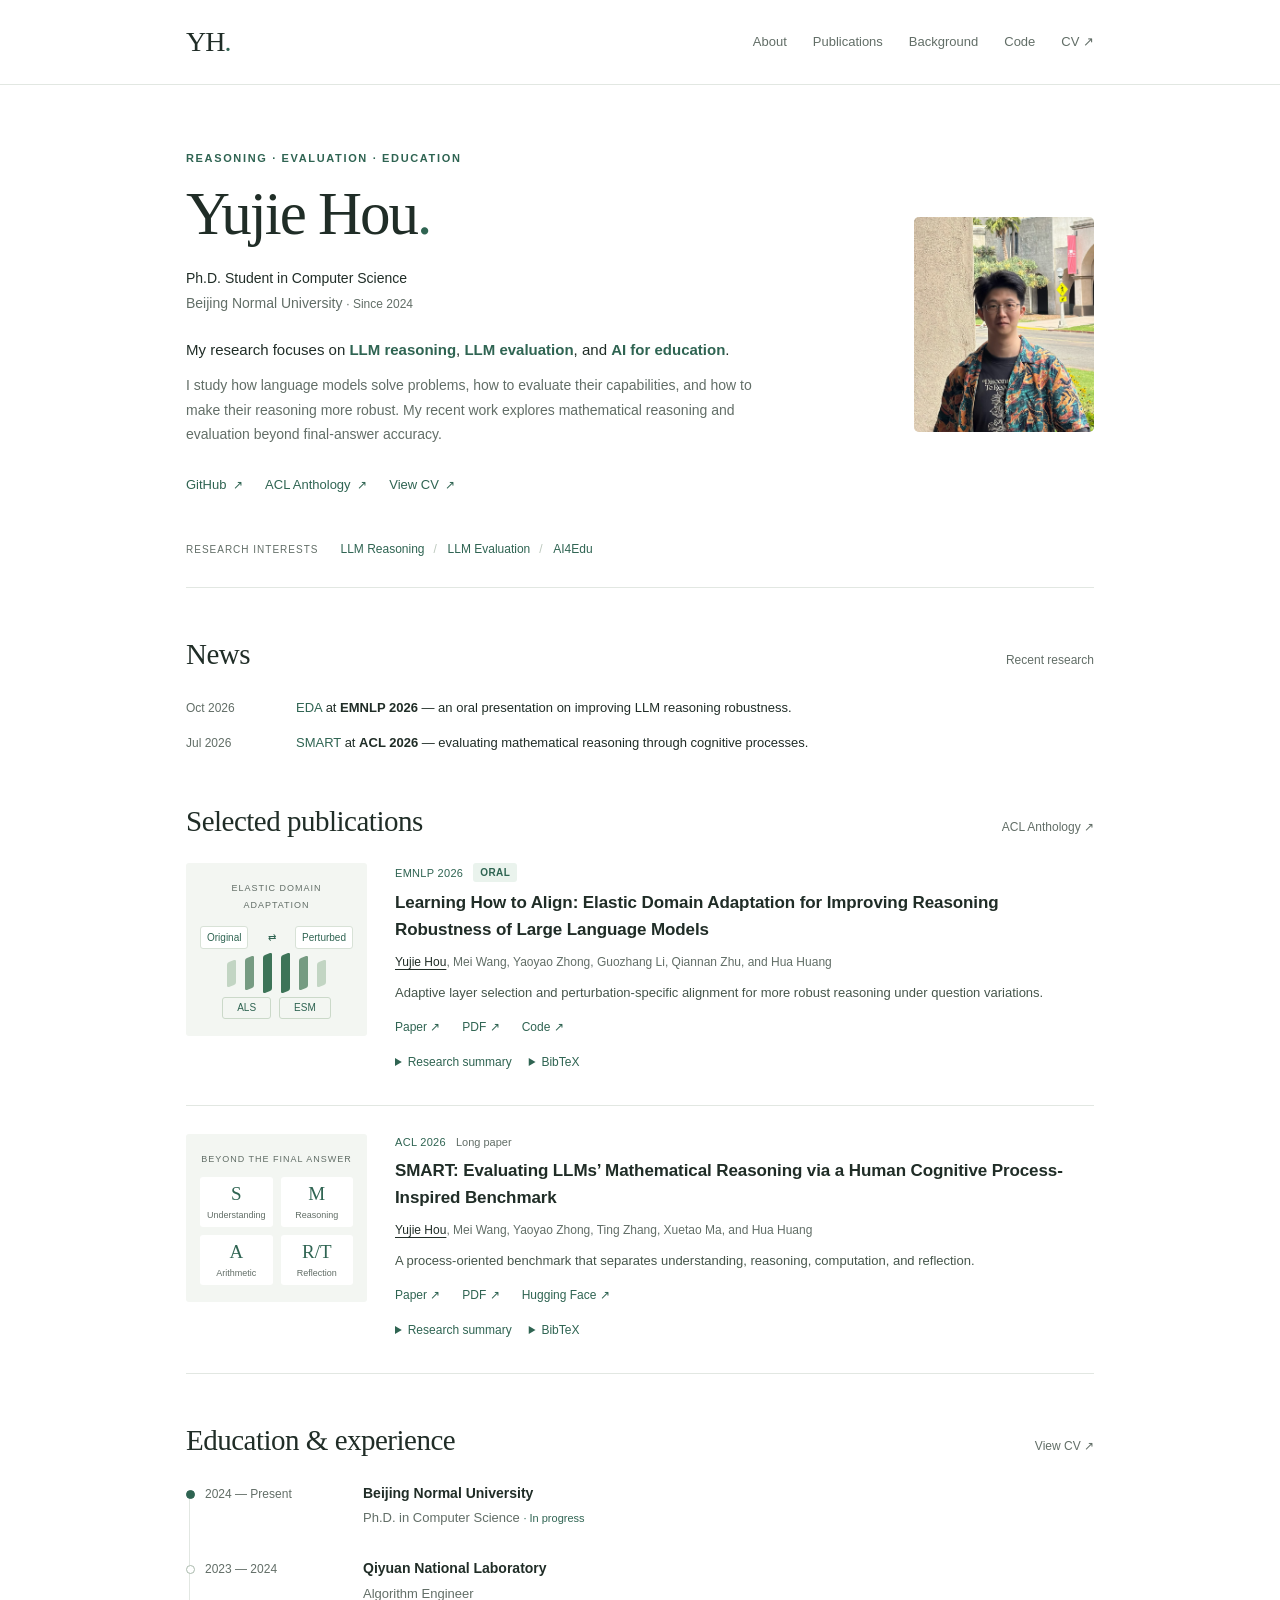
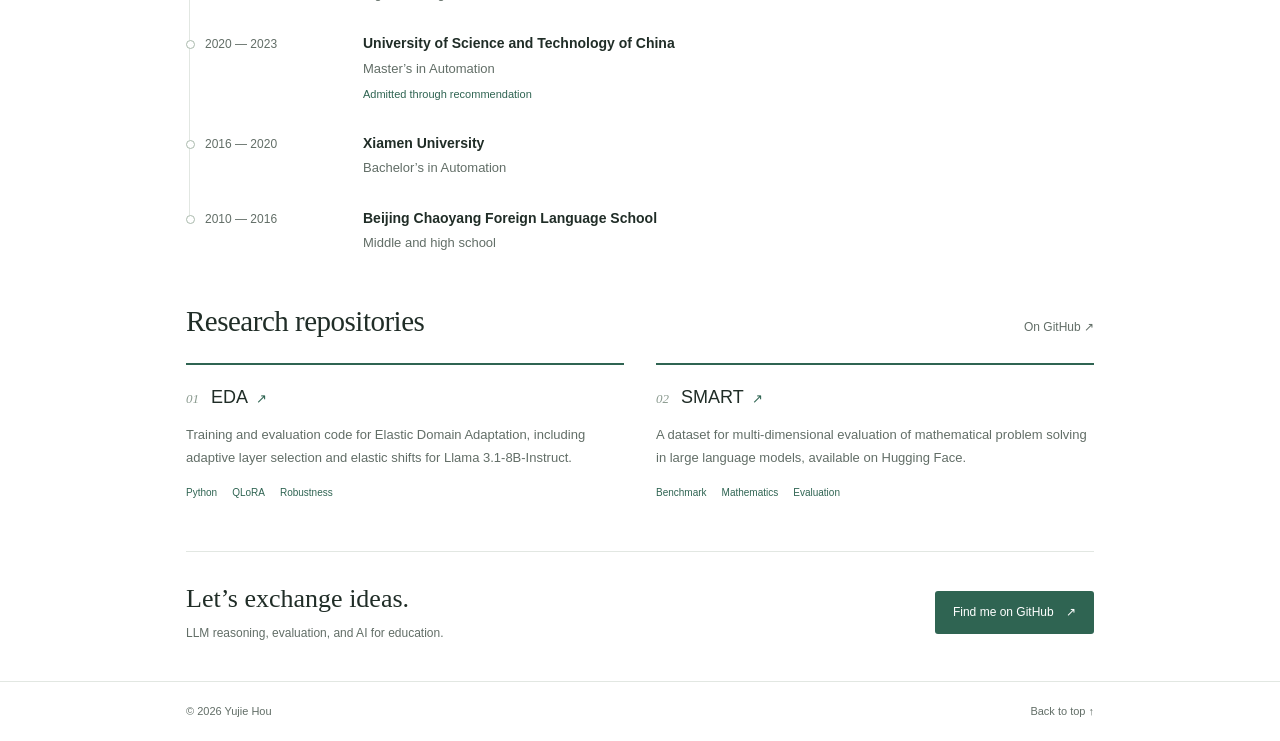
==== index.html @ 85c0766f "Link SMART resources to the Hugging Face dataset" ====
<!doctype html>
<html lang="en">
<head>
  <meta charset="utf-8">
  <meta name="viewport" content="width=device-width, initial-scale=1">
  <meta name="color-scheme" content="light">
  <title>Yujie Hou — LLM Reasoning, Evaluation &amp; AI4Edu</title>
  <meta name="description" content="Yujie Hou is a Ph.D. student in Computer Science at Beijing Normal University. Research interests: LLM reasoning, LLM evaluation, and AI for education.">
  <link rel="canonical" href="https://sapphireh.github.io/">
  <meta property="og:type" content="website">
  <meta property="og:title" content="Yujie Hou">
  <meta property="og:description" content="Ph.D. student at Beijing Normal University · LLM Reasoning · LLM Evaluation · AI4Edu">
  <meta property="og:url" content="https://sapphireh.github.io/">
  <meta name="theme-color" content="#ffffff">
  <link rel="icon" href="assets/favicon.svg" type="image/svg+xml">
  <link rel="stylesheet" href="styles.css">
  <script src="script.js" defer></script>
  <script type="application/ld+json">{"@context":"https://schema.org","@type":"Person","name":"Yujie Hou","url":"https://sapphireh.github.io/","sameAs":["https://github.com/sapphireh","https://aclanthology.org/people/yujie-hou/"],"affiliation":{"@type":"CollegeOrUniversity","name":"Beijing Normal University"},"knowsAbout":["LLM Reasoning","LLM Evaluation","AI for Education"]}</script>
</head>
<body>
  <a class="skip-link" href="#main">Skip to content</a>
  <header class="site-header">
    <div class="wrap header-inner">
      <a class="wordmark" href="#about" aria-label="Yujie Hou, home">YH<span>.</span></a>
      <nav aria-label="Main navigation">
        <a href="#about">About</a>
        <a href="#publications">Publications</a>
        <a href="#background">Background</a>
        <a href="#projects">Code</a>
        <a href="cv.html">CV <span aria-hidden="true">↗</span></a>
      </nav>
    </div>
  </header>

  <main id="main" class="wrap">
    <section id="about" class="hero" aria-labelledby="name">
      <div class="hero-copy">
        <p class="eyebrow">Reasoning · Evaluation · Education</p>
        <h1 id="name">Yujie Hou<span class="name-dot">.</span></h1>
        <p class="affiliation">Ph.D. Student in Computer Science<br><a href="https://www.bnu.edu.cn/" target="_blank" rel="noopener noreferrer">Beijing Normal University</a> <span class="since">· Since 2024</span></p>
        <p class="bio">My research focuses on <strong>LLM reasoning</strong>, <strong>LLM evaluation</strong>, and <strong>AI for education</strong>.</p>
        <p class="bio secondary-bio">I study how language models solve problems, how to evaluate their capabilities, and how to make their reasoning more robust. My recent work explores mathematical reasoning and evaluation beyond final-answer accuracy.</p>
        <div class="socials" aria-label="Profile links">
          <a href="https://github.com/sapphireh" target="_blank" rel="noopener noreferrer">GitHub <span aria-hidden="true">↗</span></a>
          <a href="https://aclanthology.org/people/yujie-hou/" target="_blank" rel="noopener noreferrer">ACL Anthology <span aria-hidden="true">↗</span></a>
          <a href="cv.html">View CV <span aria-hidden="true">↗</span></a>
        </div>
      </div>
      <a class="profile-mark" href="https://github.com/sapphireh" target="_blank" rel="noopener noreferrer" aria-label="Visit Yujie Hou's GitHub profile">
        <img class="profile-photo" src="assets/yujie-hou.jpg" width="3143" height="3433" alt="Portrait of Yujie Hou" fetchpriority="high" decoding="async">
      </a>
    </section>
    <div class="research-interests" aria-label="Research interests"><span class="small-label">RESEARCH INTERESTS</span><ul><li>LLM Reasoning</li><li>LLM Evaluation</li><li>AI4Edu</li></ul></div>

    <section class="content-section news-section" aria-labelledby="news-title">
      <div class="section-heading"><h2 id="news-title">News</h2><span class="section-aside">Recent research</span></div>
      <ul class="news-list">
        <li><time datetime="2026-10">Oct 2026</time><p><a href="https://aclanthology.org/2026.emnlp-main.392/" target="_blank" rel="noopener noreferrer">EDA</a> at <strong>EMNLP 2026</strong> — an oral presentation on improving LLM reasoning robustness.</p></li>
        <li><time datetime="2026-07">Jul 2026</time><p><a href="https://aclanthology.org/2026.acl-long.1638/" target="_blank" rel="noopener noreferrer">SMART</a> at <strong>ACL 2026</strong> — evaluating mathematical reasoning through cognitive processes.</p></li>
      </ul>
    </section>

    <section id="publications" class="content-section" aria-labelledby="publications-title">
      <div class="section-heading"><h2 id="publications-title">Selected publications</h2><a class="section-aside" href="https://aclanthology.org/people/yujie-hou/" target="_blank" rel="noopener noreferrer">ACL Anthology <span aria-hidden="true">↗</span></a></div>
      <article class="paper" aria-labelledby="eda-title">
        <div class="research-art eda-art" role="img" aria-label="EDA method schematic: adaptive layer selection and elastic shifts align original and perturbed questions.">
          <span class="art-overline">ELASTIC DOMAIN ADAPTATION</span>
          <div class="domain-pair"><span>Original</span><span aria-hidden="true">⇄</span><span>Perturbed</span></div>
          <div class="alignment-art" aria-hidden="true"><i></i><i></i><i></i><i></i><i></i><i></i></div>
          <div class="method-pair"><span>ALS</span><span>ESM</span></div>
        </div>
        <div class="paper-body">
          <div class="venue-line"><span>EMNLP 2026</span><span class="oral-badge">Oral</span></div>
          <h3 id="eda-title"><a href="https://aclanthology.org/2026.emnlp-main.392/" target="_blank" rel="noopener noreferrer">Learning How to Align: Elastic Domain Adaptation for Improving Reasoning Robustness of Large Language Models</a></h3>
          <p class="authors"><strong>Yujie Hou</strong>, Mei Wang, Yaoyao Zhong, Guozhang Li, Qiannan Zhu, and Hua Huang</p>
          <p class="paper-summary">Adaptive layer selection and perturbation-specific alignment for more robust reasoning under question variations.</p>
          <div class="paper-links">
            <a href="https://aclanthology.org/2026.emnlp-main.392/" target="_blank" rel="noopener noreferrer">Paper <span aria-hidden="true">↗</span></a>
            <a href="https://aclanthology.org/2026.emnlp-main.392.pdf" target="_blank" rel="noopener noreferrer">PDF <span aria-hidden="true">↗</span></a>
            <a href="https://github.com/sapphireh/EDA" target="_blank" rel="noopener noreferrer">Code <span aria-hidden="true">↗</span></a>
          </div>
          <div class="paper-details">
            <details><summary>Research summary</summary><p>EDA treats reasoning under question perturbations as an unsupervised domain adaptation problem. Adaptive Layer Selection identifies layers for alignment, while the Elastic Shift Module adjusts representations for different perturbation types. The study evaluates six language models across 15 perturbation types.</p></details>
            <details class="citation"><summary>BibTeX</summary><div class="citation-content"><button type="button" class="copy-citation" aria-label="Copy EDA BibTeX citation">Copy citation</button><pre><code>@inproceedings{hou-etal-2026-learning,
  title = {Learning How to Align: Elastic Domain Adaptation for Improving Reasoning Robustness of Large Language Models},
  author = {Hou, Yujie and Wang, Mei and Zhong, Yaoyao and Li, Guozhang and Zhu, Qiannan and Huang, Hua},
  booktitle = {Proceedings of the 2026 Conference on Empirical Methods in Natural Language Processing},
  year = {2026},
  month = oct,
  address = {Budapest, Hungary},
  publisher = {Association for Computational Linguistics},
  pages = {8995--9018},
  url = {https://aclanthology.org/2026.emnlp-main.392/}
}</code></pre></div></details>
          </div>
        </div>
      </article>
      <article class="paper" aria-labelledby="smart-title">
        <div class="research-art smart-art" role="img" aria-label="SMART evaluates semantic understanding, mathematical reasoning, arithmetic computation, and reflection and refinement.">
          <span class="art-overline">BEYOND THE FINAL ANSWER</span>
          <div class="smart-grid"><span><b>S</b>Understanding</span><span><b>M</b>Reasoning</span><span><b>A</b>Arithmetic</span><span><b>R/T</b>Reflection</span></div>
        </div>
        <div class="paper-body">
          <div class="venue-line"><span>ACL 2026</span><span class="venue-note">Long paper</span></div>
          <h3 id="smart-title"><a href="https://aclanthology.org/2026.acl-long.1638/" target="_blank" rel="noopener noreferrer">SMART: Evaluating LLMs’ Mathematical Reasoning via a Human Cognitive Process-Inspired Benchmark</a></h3>
          <p class="authors"><strong>Yujie Hou</strong>, Mei Wang, Yaoyao Zhong, Ting Zhang, Xuetao Ma, and Hua Huang</p>
          <p class="paper-summary">A process-oriented benchmark that separates understanding, reasoning, computation, and reflection.</p>
          <div class="paper-links">
            <a href="https://aclanthology.org/2026.acl-long.1638/" target="_blank" rel="noopener noreferrer">Paper <span aria-hidden="true">↗</span></a>
            <a href="https://aclanthology.org/2026.acl-long.1638.pdf" target="_blank" rel="noopener noreferrer">PDF <span aria-hidden="true">↗</span></a>
            <a href="https://huggingface.co/datasets/ewdfd/SMART" target="_blank" rel="noopener noreferrer">Hugging Face <span aria-hidden="true">↗</span></a>
          </div>
          <div class="paper-details">
            <details><summary>Research summary</summary><p>Inspired by Pólya’s problem-solving theory, SMART evaluates semantic understanding, mathematical reasoning, arithmetic computation, and reflection and refinement separately. Evaluations of 22 language models reveal uneven capabilities across these dimensions. The All-Pass Score summarizes performance across the full problem-solving process.</p></details>
            <details class="citation"><summary>BibTeX</summary><div class="citation-content"><button type="button" class="copy-citation" aria-label="Copy SMART BibTeX citation">Copy citation</button><pre><code>@inproceedings{hou-etal-2026-smart,
  title = {SMART: Evaluating LLMs' Mathematical Reasoning via a Human Cognitive Process-Inspired Benchmark},
  author = {Hou, Yujie and Wang, Mei and Zhong, Yaoyao and Zhang, Ting and Ma, Xuetao and Huang, Hua},
  booktitle = {Proceedings of the 64th Annual Meeting of the Association for Computational Linguistics (Volume 1: Long Papers)},
  year = {2026},
  month = jul,
  address = {San Diego, California, United States},
  publisher = {Association for Computational Linguistics},
  pages = {35426--35452},
  doi = {10.18653/v1/2026.acl-long.1638},
  url = {https://aclanthology.org/2026.acl-long.1638/}
}</code></pre></div></details>
          </div>
        </div>
      </article>
    </section>

    <section id="background" class="content-section" aria-labelledby="background-title">
      <div class="section-heading"><h2 id="background-title">Education &amp; experience</h2><a href="cv.html" class="section-aside">View CV <span aria-hidden="true">↗</span></a></div>
      <ol class="timeline">
        <li class="current"><span class="timeline-date">2024 — Present</span><div><h3>Beijing Normal University</h3><p>Ph.D. in Computer Science <span class="inline-note">· In progress</span></p></div></li>
        <li><span class="timeline-date">2023 — 2024</span><div><h3>Qiyuan National Laboratory</h3><p>Algorithm Engineer</p></div></li>
        <li><span class="timeline-date">2020 — 2023</span><div><h3>University of Science and Technology of China</h3><p>Master’s in Automation</p><p class="timeline-note">Admitted through recommendation</p></div></li>
        <li><span class="timeline-date">2016 — 2020</span><div><h3>Xiamen University</h3><p>Bachelor’s in Automation</p></div></li>
        <li><span class="timeline-date">2010 — 2016</span><div><h3>Beijing Chaoyang Foreign Language School</h3><p>Middle and high school</p></div></li>
      </ol>
    </section>

    <section id="projects" class="content-section" aria-labelledby="projects-title">
      <div class="section-heading"><h2 id="projects-title">Research repositories</h2><a class="section-aside" href="https://github.com/sapphireh?tab=repositories" target="_blank" rel="noopener noreferrer">On GitHub <span aria-hidden="true">↗</span></a></div>
      <div class="projects-grid">
        <article class="project"><div class="project-heading"><span class="project-index">01</span><h3><a href="https://github.com/sapphireh/EDA" target="_blank" rel="noopener noreferrer">EDA <span aria-hidden="true">↗</span></a></h3></div><p>Training and evaluation code for Elastic Domain Adaptation, including adaptive layer selection and elastic shifts for Llama 3.1-8B-Instruct.</p><div class="project-tags"><span>Python</span><span>QLoRA</span><span>Robustness</span></div></article>
        <article class="project"><div class="project-heading"><span class="project-index">02</span><h3><a href="https://huggingface.co/datasets/ewdfd/SMART" target="_blank" rel="noopener noreferrer">SMART <span aria-hidden="true">↗</span></a></h3></div><p>A dataset for multi-dimensional evaluation of mathematical problem solving in large language models, available on Hugging Face.</p><div class="project-tags"><span>Benchmark</span><span>Mathematics</span><span>Evaluation</span></div></article>
      </div>
    </section>

    <section class="contact" aria-labelledby="contact-title"><div><h2 id="contact-title">Let’s exchange ideas.</h2><p>LLM reasoning, evaluation, and AI for education.</p></div><a class="contact-button" href="https://github.com/sapphireh" target="_blank" rel="noopener noreferrer">Find me on GitHub <span aria-hidden="true">↗</span></a></section>
  </main>
  <footer class="site-footer"><div class="wrap footer-inner"><span>© <span id="copyright-year">2026</span> Yujie Hou</span><a href="#about">Back to top <span aria-hidden="true">↑</span></a></div></footer>
  <div id="copy-status" class="sr-only" role="status" aria-live="polite"></div>
</body>
</html>
---- styles.css ----
:root{color-scheme:only light;--bg:#fff;--ink:#202d27;--muted:#626e67;--accent:#2f6452;--soft:#f3f6f2;--line:#e2e7e2;--image:#e8eee4}
*{box-sizing:border-box}
html{scroll-behavior:smooth;scroll-padding-top:28px}
body{margin:0;background:var(--bg);color:var(--ink);font:15px/1.75 -apple-system,BlinkMacSystemFont,"Segoe UI",Arial,sans-serif;-webkit-font-smoothing:antialiased}
h1,h2,h3,p{margin:0}a{color:var(--accent);text-decoration:none}a:hover{text-decoration:underline;text-underline-offset:4px}button{font:inherit;cursor:pointer}a,button,summary{-webkit-tap-highlight-color:transparent}:focus-visible{outline:2px solid var(--accent);outline-offset:5px;border-radius:2px}
.wrap{width:100%;max-width:1020px;padding:0 56px;margin:0 auto}.site-header{border-bottom:1px solid var(--line)}.header-inner{min-height:84px;display:flex;align-items:center;gap:30px;justify-content:space-between}.wordmark{font:28px/1.2 Georgia,serif;letter-spacing:-1px;color:var(--ink)}.wordmark span{color:var(--accent)}nav{display:flex;align-items:center;flex-wrap:wrap;gap:26px}nav a{font-size:13px;color:var(--muted);padding:10px 0}nav a:hover,nav a[aria-current="location"]{color:var(--accent)}
.hero{display:grid;grid-template-columns:minmax(0,1fr) 180px;gap:62px;align-items:center;padding:64px 0 38px}.eyebrow{font-size:11px;font-weight:600;letter-spacing:1.65px;text-transform:uppercase;color:var(--accent)}h1{font:400 61px/1.12 Georgia,"Times New Roman",serif;letter-spacing:-2px;margin:12px 0 17px}.name-dot{color:var(--accent)}.affiliation{font-size:14px;line-height:1.8}.affiliation>a{color:var(--muted)}.since{font-size:12px;color:var(--muted);white-space:nowrap}.bio{margin-top:21px;max-width:590px}.bio strong{font-weight:600;color:var(--accent)}.secondary-bio{margin-top:10px;font-size:14px;color:var(--muted)}.socials{display:flex;gap:22px;flex-wrap:wrap;margin-top:24px;font-size:13px}.socials a{padding:3px 0}.socials span{font-size:12px;margin-left:3px}
.profile-mark{width:180px;height:215px;background:var(--image);position:relative;overflow:hidden;border-radius:5px;display:block}.profile-mark:hover{text-decoration:none}.profile-photo{display:block;width:100%;height:100%;object-fit:cover;object-position:50% 50%;transform:scale(1.85);transform-origin:50% 32%}
.research-interests{display:flex;gap:22px;align-items:baseline;flex-wrap:wrap;padding:2px 0 27px;border-bottom:1px solid var(--line)}.small-label{font-size:10px;font-weight:500;letter-spacing:1px;color:var(--muted)}.research-interests ul{display:flex;gap:23px;list-style:none;padding:0;margin:0;flex-wrap:wrap;font-size:12px;color:var(--accent)}.research-interests li+li{position:relative}.research-interests li+li:before{content:"/";color:#bdc9be;position:absolute;left:-14px}
.content-section{margin-top:48px}.section-heading{display:flex;justify-content:space-between;align-items:baseline;gap:18px;margin-bottom:24px}.section-heading h2{font:400 29px/1.25 Georgia,"Times New Roman",serif;letter-spacing:-.5px}.section-aside{font-size:12px;color:var(--muted);white-space:nowrap}.section-aside:hover{color:var(--accent)}.news-list{list-style:none;padding:0;margin:0;display:grid;gap:13px}.news-list li{display:grid;grid-template-columns:87px 1fr;gap:23px;font-size:13px}.news-list time{font-size:12px;color:var(--muted);padding-top:1px;white-space:nowrap;font-variant-numeric:tabular-nums}.news-list strong{font-weight:600}
.paper{display:grid;grid-template-columns:181px minmax(0,1fr);gap:28px;padding:28px 0;border-bottom:1px solid var(--line)}.paper:first-of-type{padding-top:0}.paper-body{min-width:0}.paper h3{font-size:17px;line-height:1.55;font-weight:600;margin-top:8px;letter-spacing:-.1px}.paper h3 a{color:var(--ink)}.paper h3 a:hover{color:var(--accent)}.venue-line{display:flex;gap:10px;align-items:center;font-size:11px;line-height:1.5;color:var(--accent);letter-spacing:.3px}.oral-badge{padding:2px 7px;background:#eaf3ed;border-radius:3px;font-size:10px;font-weight:600;letter-spacing:.4px;text-transform:uppercase}.venue-note{color:var(--muted);letter-spacing:0}.authors{font-size:12px;color:var(--muted);margin-top:9px}.authors strong{font-weight:500;color:var(--ink);text-decoration:underline;text-underline-offset:3px}.paper-summary{font-size:13px;margin-top:9px;color:#46564b}.paper-links{display:flex;gap:22px;flex-wrap:wrap;margin-top:12px;font-size:12px}.paper-details{display:flex;gap:17px;align-items:flex-start;flex-wrap:wrap;margin-top:10px}.paper-details details{font-size:12px;min-width:0}.paper-details details[open]{width:100%;order:1}.paper-details summary{color:var(--accent);cursor:pointer;list-style-position:inside;padding:4px 0;width:fit-content}.paper-details details>p{background:var(--soft);border-left:2px solid var(--accent);padding:14px 17px;margin-top:7px;font-size:13px;line-height:1.8}.citation-content{position:relative;background:var(--soft);padding:15px;margin-top:7px}.citation-content pre{white-space:pre-wrap;overflow-wrap:anywhere;word-break:break-word;font:11px/1.7 Consolas,"Courier New",monospace;margin:12px 0 0}.copy-citation{border:1px solid #becdbf;border-radius:3px;color:var(--accent);padding:4px 9px;background:var(--bg);font-size:11px}.copy-citation:hover{background:#eaf3ed}
.research-art{background:var(--soft);border-radius:3px;min-height:164px;padding:17px 14px;align-self:start}.art-overline{font-size:9px;letter-spacing:1px;color:var(--muted);display:block;text-align:center;line-height:1.8}.domain-pair{display:flex;justify-content:space-between;gap:5px;align-items:center;margin-top:13px;font-size:10px;color:var(--accent)}.domain-pair>span:first-child,.domain-pair>span:last-child{background:var(--bg);padding:2px 6px;border:1px solid #d8e2d7;border-radius:3px}.alignment-art{display:flex;justify-content:center;gap:9px;align-items:center;height:48px}.alignment-art i{height:25px;width:9px;border-radius:2px;background:#c2d5c3;transform:skewY(-20deg)}.alignment-art i:nth-child(2),.alignment-art i:nth-child(5){height:32px;background:#769b82}.alignment-art i:nth-child(3),.alignment-art i:nth-child(4){height:38px;background:#3d7458}.method-pair{display:flex;justify-content:center;gap:8px;font-size:10px;color:var(--accent)}.method-pair span{padding:1px 14px;border:1px solid #cbd9c9;border-radius:3px}.smart-grid{display:grid;grid-template-columns:1fr 1fr;gap:8px;margin-top:10px}.smart-grid span{background:#fff;padding:5px 2px;border-radius:3px;text-align:center;font-size:9px;line-height:1.6;color:var(--muted)}.smart-grid b{display:block;color:var(--accent);font:400 19px/1.25 Georgia,serif;margin-bottom:2px}
.timeline{list-style:none;padding:0;margin:0}.timeline li{display:grid;grid-template-columns:130px 1fr;gap:28px;position:relative;padding:0 0 27px 19px}.timeline li:before{content:"";position:absolute;top:8px;left:0;width:7px;height:7px;border:1px solid #aabaad;border-radius:50%;background:#fff;z-index:1}.timeline li.current:before{background:var(--accent);border-color:var(--accent)}.timeline li:not(:last-child):after{content:"";position:absolute;top:15px;bottom:-8px;left:3px;width:1px;background:var(--line)}.timeline li:last-child{padding-bottom:0}.timeline-date{font-size:12px;color:var(--muted);font-variant-numeric:tabular-nums;padding-top:2px}.timeline h3{font-weight:600;font-size:14px;line-height:1.6}.timeline p{font-size:13px;color:var(--muted);margin-top:3px}.timeline .timeline-note{font-size:11px;color:var(--accent);margin-top:5px}.inline-note{font-size:11px;color:var(--accent);white-space:nowrap}
.projects-grid{display:grid;grid-template-columns:1fr 1fr;gap:32px}.project{border-top:2px solid var(--accent);padding-top:17px}.project-heading{display:flex;align-items:baseline;gap:12px}.project-index{font:italic 13px/1.5 Georgia,serif;color:#8b9b90}.project h3{font-size:18px;font-weight:500}.project h3 a{color:var(--ink)}.project h3 span{color:var(--accent);font-size:13px;margin-left:4px}.project p{font-size:13px;color:var(--muted);margin-top:10px}.project-tags{display:flex;gap:15px;flex-wrap:wrap;font-size:10px;color:var(--accent);margin-top:15px}.contact{display:flex;justify-content:space-between;align-items:center;gap:25px;border-top:1px solid var(--line);margin-top:49px;padding:29px 0 37px}.contact h2{font:400 26px/1.4 Georgia,serif}.contact p{font-size:12px;color:var(--muted);margin-top:6px}.contact-button{font-size:12px;color:#fff;background:var(--accent);padding:11px 18px;border-radius:3px;white-space:nowrap}.contact-button:hover{background:#244e40;text-decoration:none}.contact-button span{margin-left:9px}.site-footer{border-top:1px solid var(--line);background:#fff}.footer-inner{display:flex;justify-content:space-between;align-items:center;gap:20px;padding-top:20px;padding-bottom:20px;font-size:11px;color:var(--muted)}.footer-inner a{color:var(--muted)}
.skip-link{position:fixed;top:-80px;left:16px;background:#fff;padding:10px 15px;z-index:10}.skip-link:focus{top:10px}.sr-only{position:absolute;width:1px;height:1px;padding:0;margin:-1px;overflow:hidden;clip:rect(0,0,0,0);white-space:nowrap;border:0}
.cv-page{max-width:900px}.cv-toolbar{display:flex;justify-content:space-between;align-items:center;padding:24px 0;border-bottom:1px solid var(--line);gap:18px}.cv-toolbar a{font-size:13px}.print-button{background:var(--accent);border:0;color:#fff;border-radius:3px;padding:8px 14px;font-size:12px}.cv-heading{margin:40px 0 30px}.cv-heading h1{font-size:43px;margin:0 0 10px}.cv-heading p{font-size:14px;color:var(--muted)}.cv-section{margin-top:30px}.cv-section h2{font:400 23px/1.4 Georgia,serif;border-bottom:1px solid var(--line);padding-bottom:7px;margin-bottom:20px}.cv-publications{padding-left:20px}.cv-publications li{padding-left:5px;margin-bottom:18px;font-size:13px}.cv-publications .authors{margin:5px 0}.cv-footer{padding:30px 0;font-size:11px;color:var(--muted)}
@media(max-width:800px){.wrap{padding:0 35px}.hero{gap:36px;grid-template-columns:minmax(0,1fr) 155px}.profile-mark{width:155px;height:192px}h1{font-size:53px}.header-inner{gap:20px}nav{gap:19px}.paper{grid-template-columns:155px minmax(0,1fr);gap:23px}.research-art{padding:15px 10px}.art-overline{font-size:8px}.domain-pair{font-size:9px}.paper h3{font-size:16px}.footer-inner{padding-top:20px;padding-bottom:20px}}
@media(max-width:600px){.wrap{padding:0 23px}.header-inner{min-height:92px;flex-wrap:wrap;gap:2px;padding-top:16px;padding-bottom:13px}.wordmark{flex-basis:100%;font-size:25px}nav{gap:21px}nav a{font-size:12px;padding:6px 0}.hero{padding:39px 0 29px;grid-template-columns:minmax(0,1fr);gap:0}.profile-mark{display:block;grid-row:1;width:144px;height:172px;margin-bottom:25px}h1{font-size:52px;margin-bottom:16px}.eyebrow{font-size:10px;letter-spacing:1.3px}.affiliation{font-size:13px}.bio{font-size:14px}.secondary-bio{font-size:13px}.research-interests{gap:9px;padding-bottom:23px}.research-interests .small-label{width:100%}.research-interests ul{font-size:11px;gap:21px}.content-section{margin-top:37px}.section-heading{margin-bottom:21px;gap:10px;flex-wrap:wrap}.section-heading h2{font-size:26px}.section-aside{font-size:11px}.news-list li{grid-template-columns:65px 1fr;gap:13px;font-size:12px}.news-list time{font-size:11px}.paper{grid-template-columns:minmax(0,1fr);gap:18px;padding:25px 0}.research-art{width:204px;min-height:148px;padding:16px}.art-overline{font-size:9px}.domain-pair{font-size:10px}.paper h3{font-size:17px}.authors{line-height:1.8}.paper-summary{font-size:13px}.smart-grid{grid-template-columns:1fr 1fr}.smart-grid span{font-size:10px}.timeline li{grid-template-columns:minmax(0,1fr);gap:4px;padding-left:19px;padding-bottom:25px}.timeline h3{font-size:14px}.timeline p{font-size:12px}.projects-grid{grid-template-columns:1fr;gap:27px}.project p{font-size:13px}.contact{flex-wrap:wrap;margin-top:36px;gap:19px;padding-bottom:28px}.contact h2{font-size:25px}.contact p{font-size:11px}.footer-inner{padding-top:18px;padding-bottom:18px}.cv-heading h1{font-size:38px}.cv-page .timeline li{gap:3px}}
@media(prefers-reduced-motion:reduce){html{scroll-behavior:auto}}
@media(pointer:coarse){nav a,.socials a,.paper-links a,summary{min-height:44px;display:inline-flex;align-items:center}.paper-details summary{display:list-item;padding:12px 0}.copy-citation,.print-button{min-height:44px}}
@media print{body{font-size:11px;color:#000}.site-header,.contact,.site-footer,.cv-toolbar,.skip-link,.copy-citation{display:none!important}.wrap{max-width:none;padding:0}.cv-heading{margin-top:0}.cv-heading h1{font-size:30px}.cv-section{margin-top:20px}.cv-section h2{font-size:18px}.cv-page .timeline li{padding-bottom:12px;grid-template-columns:110px 1fr;gap:18px}.cv-page .timeline h3{font-size:12px}.cv-page .timeline p{font-size:11px}.cv-page .timeline-note{font-size:10px}.cv-publications li{font-size:11px;break-inside:avoid}.timeline li,.paper{break-inside:avoid}a{color:inherit}.cv-footer{padding:12px 0}@page{size:A4;margin:16mm}}
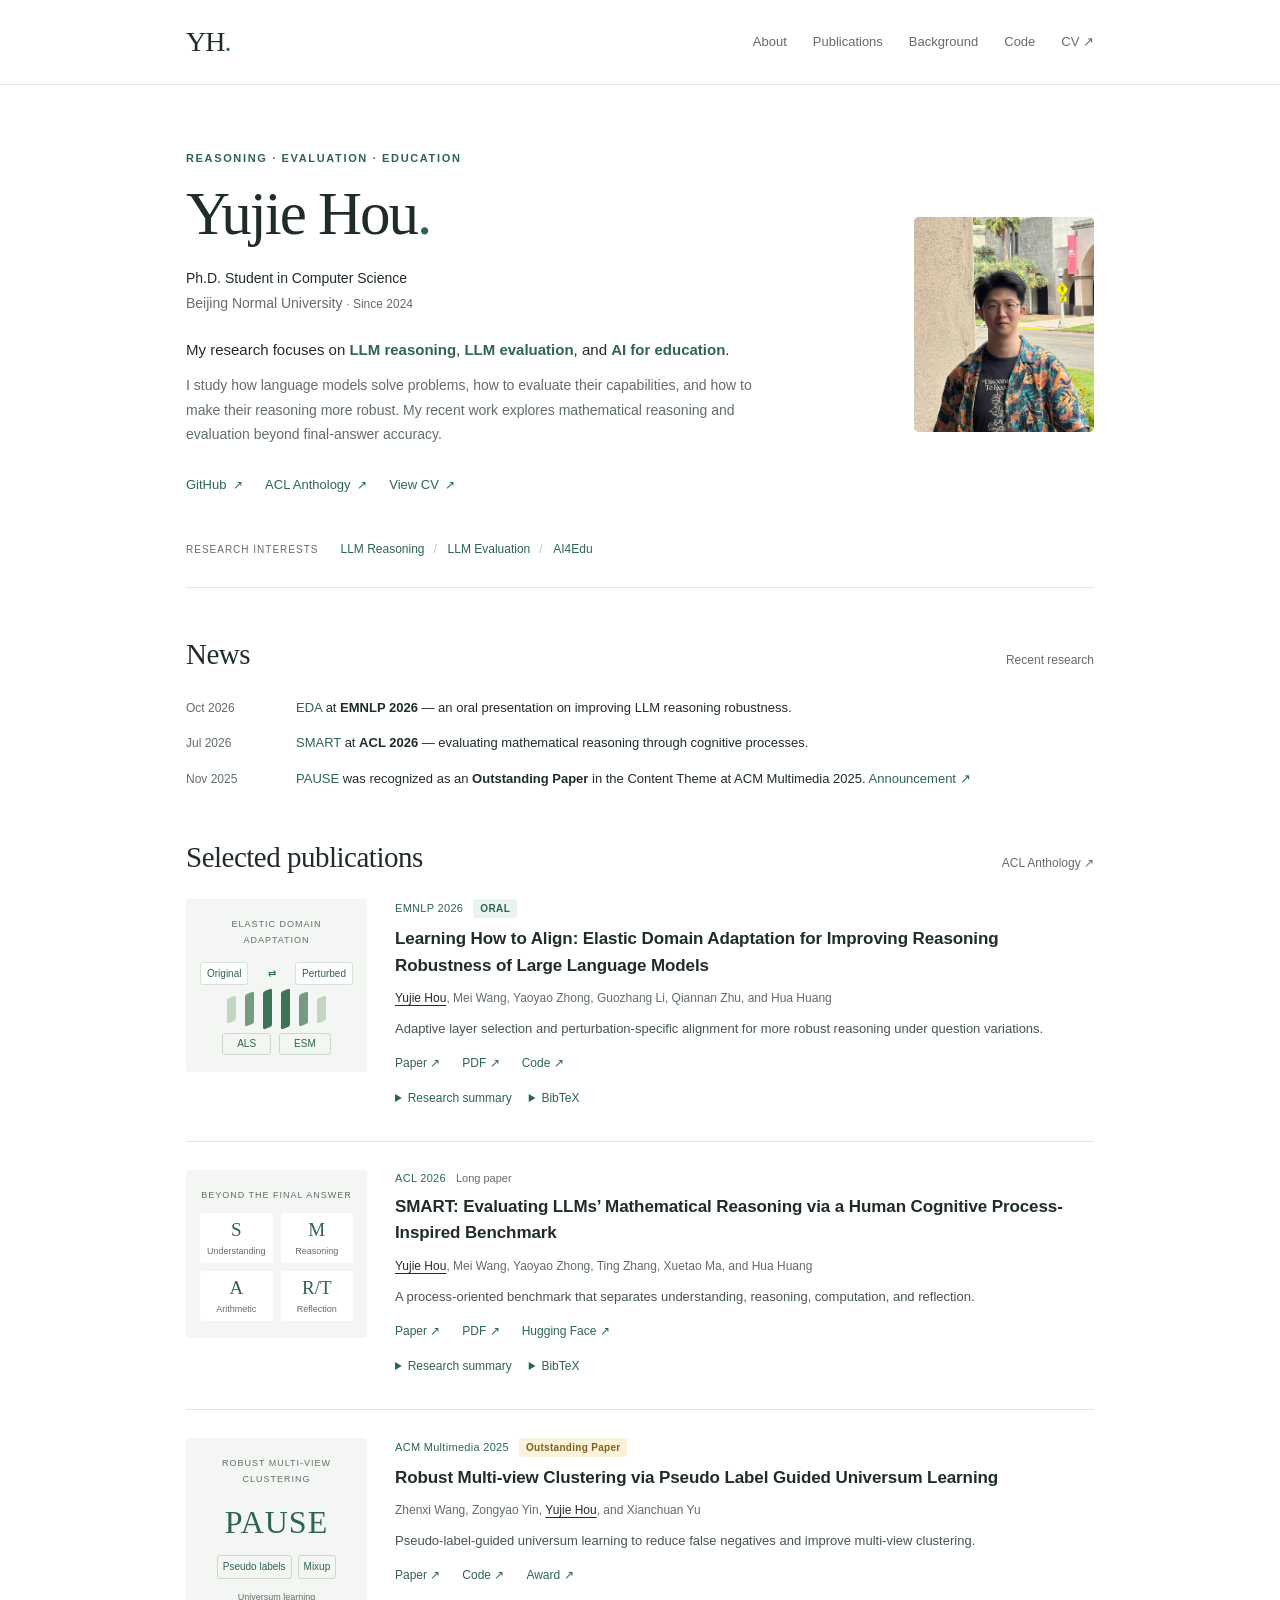
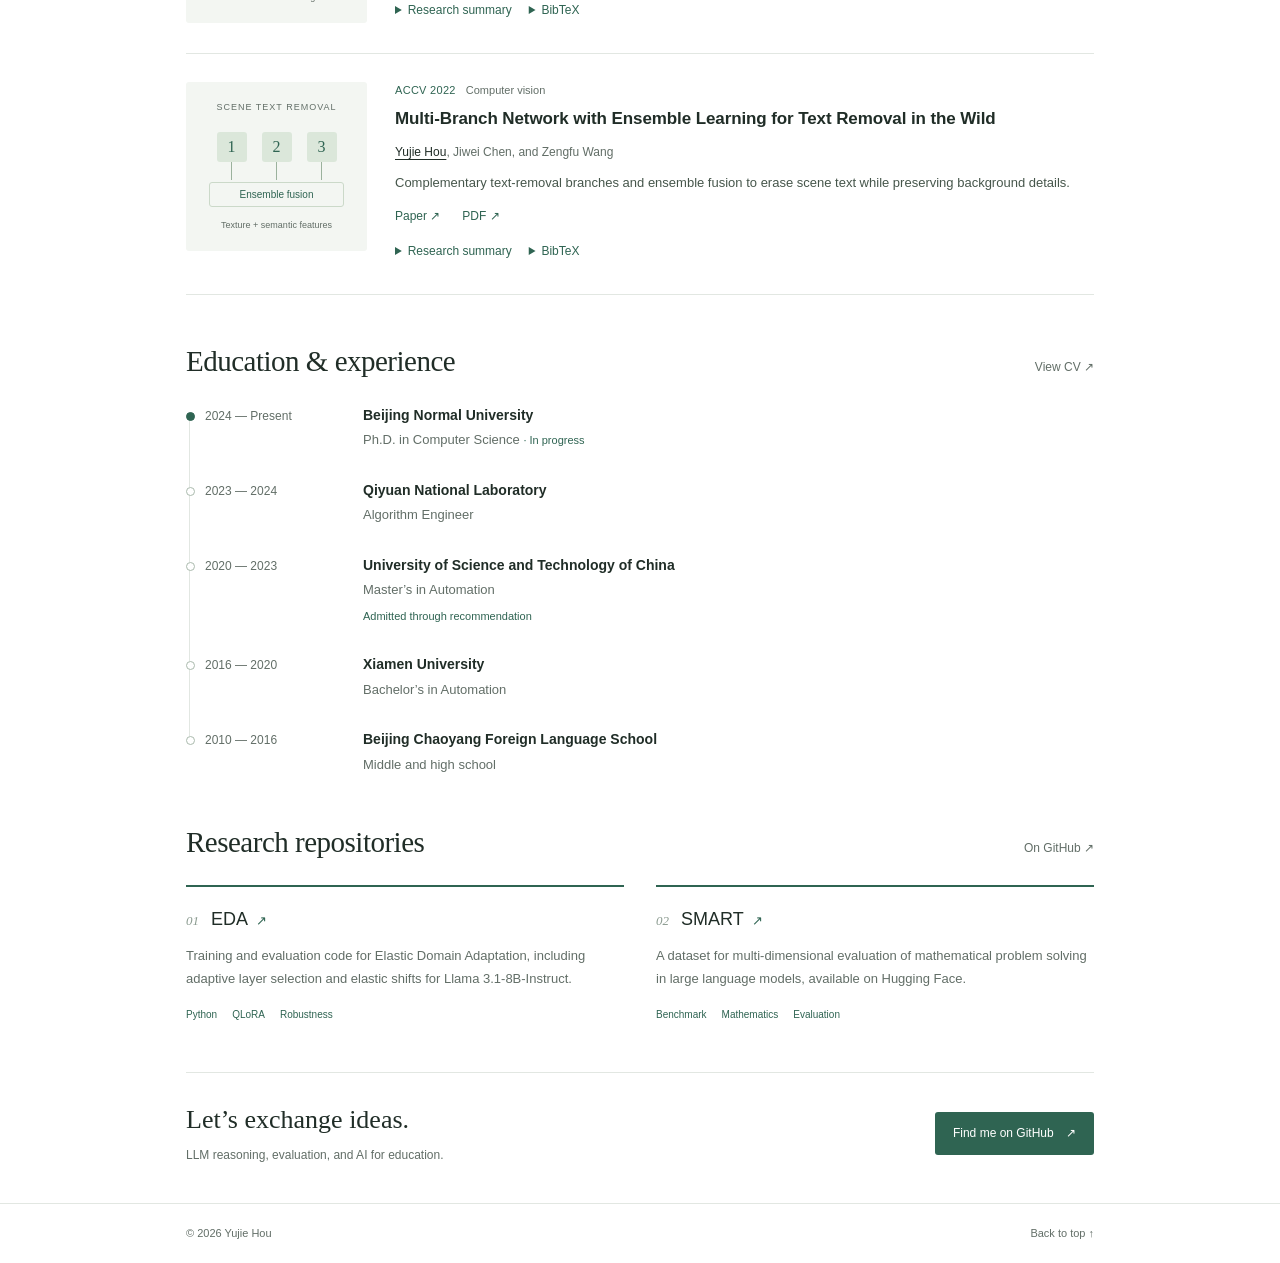
==== commit adb06127: "Add ACM Multimedia outstanding paper and ACCV 2022 publication" ====
--- a/index.html
+++ b/index.html
@@ -57,6 +57,7 @@
       <ul class="news-list">
         <li><time datetime="2026-10">Oct 2026</time><p><a href="https://aclanthology.org/2026.emnlp-main.392/" target="_blank" rel="noopener noreferrer">EDA</a> at <strong>EMNLP 2026</strong> — an oral presentation on improving LLM reasoning robustness.</p></li>
         <li><time datetime="2026-07">Jul 2026</time><p><a href="https://aclanthology.org/2026.acl-long.1638/" target="_blank" rel="noopener noreferrer">SMART</a> at <strong>ACL 2026</strong> — evaluating mathematical reasoning through cognitive processes.</p></li>
+        <li><time datetime="2025-11">Nov 2025</time><p><a href="https://dl.acm.org/doi/abs/10.1145/3746027.3755205" target="_blank" rel="noopener noreferrer">PAUSE</a> was recognized as an <strong>Outstanding Paper</strong> in the Content Theme at ACM Multimedia 2025. <a href="https://english.bnu.edu.cn/newsevents/latestnews/2690686fa5924418b75c41fd322a8264.htm" target="_blank" rel="noopener noreferrer">Announcement <span aria-hidden="true">↗</span></a></p></li>
       </ul>
     </section>
 
@@ -127,6 +128,70 @@
           </div>
         </div>
       </article>
+      <article class="paper" aria-labelledby="pause-title">
+        <div class="research-art pause-art" role="img" aria-label="PAUSE uses pseudo labels and Mixup for universum learning in multi-view clustering.">
+          <span class="art-overline">ROBUST MULTI-VIEW CLUSTERING</span>
+          <div class="paper-monogram">PAUSE</div>
+          <div class="method-pair"><span>Pseudo labels</span><span>Mixup</span></div>
+          <p class="art-caption">Universum learning</p>
+        </div>
+        <div class="paper-body">
+          <div class="venue-line"><span>ACM Multimedia 2025</span><span class="award-badge">Outstanding Paper</span></div>
+          <h3 id="pause-title"><a href="https://dl.acm.org/doi/abs/10.1145/3746027.3755205" target="_blank" rel="noopener noreferrer">Robust Multi-view Clustering via Pseudo Label Guided Universum Learning</a></h3>
+          <p class="authors">Zhenxi Wang, Zongyao Yin, <strong>Yujie Hou</strong>, and Xianchuan Yu</p>
+          <p class="paper-summary">Pseudo-label-guided universum learning to reduce false negatives and improve multi-view clustering.</p>
+          <div class="paper-links">
+            <a href="https://dl.acm.org/doi/abs/10.1145/3746027.3755205" target="_blank" rel="noopener noreferrer">Paper <span aria-hidden="true">↗</span></a>
+            <a href="https://github.com/xixi-555/PAUSE_main_code" target="_blank" rel="noopener noreferrer">Code <span aria-hidden="true">↗</span></a>
+            <a href="https://english.bnu.edu.cn/newsevents/latestnews/2690686fa5924418b75c41fd322a8264.htm" target="_blank" rel="noopener noreferrer">Award <span aria-hidden="true">↗</span></a>
+          </div>
+          <div class="paper-details">
+            <details><summary>Research summary</summary><p>PAUSE first learns pseudo labels through dual contrastive learning, then uses them to mix samples with out-of-class centroids. These universum samples help separate clusters while preserving cohesion within each class. The paper received Outstanding Paper recognition in the Content Theme at ACM Multimedia 2025.</p></details>
+            <details class="citation"><summary>BibTeX</summary><div class="citation-content"><button type="button" class="copy-citation" aria-label="Copy PAUSE BibTeX citation">Copy citation</button><pre><code>@inproceedings{wang-etal-2025-pause,
+  title = {Robust Multi-view Clustering via Pseudo Label Guided Universum Learning},
+  author = {Wang, Zhenxi and Yin, Zongyao and Hou, Yujie and Yu, Xianchuan},
+  booktitle = {Proceedings of the 33rd ACM International Conference on Multimedia},
+  year = {2025},
+  month = oct,
+  address = {Dublin, Ireland},
+  publisher = {Association for Computing Machinery},
+  pages = {1480--1489},
+  doi = {10.1145/3746027.3755205},
+  url = {https://doi.org/10.1145/3746027.3755205}
+}</code></pre></div></details>
+          </div>
+        </div>
+      </article>
+      <article class="paper" aria-labelledby="mbe-title">
+        <div class="research-art mbe-art" role="img" aria-label="MBE combines three complementary text-removal branches through ensemble fusion.">
+          <span class="art-overline">SCENE TEXT REMOVAL</span>
+          <div class="branch-diagram" aria-hidden="true"><span>1</span><span>2</span><span>3</span></div>
+          <div class="fusion-bar">Ensemble fusion</div>
+          <p class="art-caption">Texture + semantic features</p>
+        </div>
+        <div class="paper-body">
+          <div class="venue-line"><span>ACCV 2022</span><span class="venue-note">Computer vision</span></div>
+          <h3 id="mbe-title"><a href="https://openaccess.thecvf.com/content/ACCV2022/html/Hou_Multi-Branch_Network_with_Ensemble_Learning_for_Text_Removal_in_the_ACCV_2022_paper.html" target="_blank" rel="noopener noreferrer">Multi-Branch Network with Ensemble Learning for Text Removal in the Wild</a></h3>
+          <p class="authors"><strong>Yujie Hou</strong>, Jiwei Chen, and Zengfu Wang</p>
+          <p class="paper-summary">Complementary text-removal branches and ensemble fusion to erase scene text while preserving background details.</p>
+          <div class="paper-links">
+            <a href="https://openaccess.thecvf.com/content/ACCV2022/html/Hou_Multi-Branch_Network_with_Ensemble_Learning_for_Text_Removal_in_the_ACCV_2022_paper.html" target="_blank" rel="noopener noreferrer">Paper <span aria-hidden="true">↗</span></a>
+            <a href="https://openaccess.thecvf.com/content/ACCV2022/papers/Hou_Multi-Branch_Network_with_Ensemble_Learning_for_Text_Removal_in_the_ACCV_2022_paper.pdf" target="_blank" rel="noopener noreferrer">PDF <span aria-hidden="true">↗</span></a>
+          </div>
+          <div class="paper-details">
+            <details><summary>Research summary</summary><p>MBE combines a main branch for high-resolution background texture with two sub-branches for multi-scale semantic features. Feature-level and image-level fusion integrate their complementary outputs, while patch attention helps localize text regions.</p></details>
+            <details class="citation"><summary>BibTeX</summary><div class="citation-content"><button type="button" class="copy-citation" aria-label="Copy MBE BibTeX citation">Copy citation</button><pre><code>@inproceedings{Hou_2022_ACCV,
+  title = {Multi-Branch Network with Ensemble Learning for Text Removal in the Wild},
+  author = {Hou, Yujie and Chen, Jiwei and Wang, Zengfu},
+  booktitle = {Proceedings of the Asian Conference on Computer Vision (ACCV)},
+  year = {2022},
+  month = dec,
+  pages = {1333--1349},
+  url = {https://openaccess.thecvf.com/content/ACCV2022/html/Hou_Multi-Branch_Network_with_Ensemble_Learning_for_Text_Removal_in_the_ACCV_2022_paper.html}
+}</code></pre></div></details>
+          </div>
+        </div>
+      </article>
     </section>
 
     <section id="background" class="content-section" aria-labelledby="background-title">
--- a/styles.css
+++ b/styles.css
@@ -8,7 +8,7 @@
 .profile-mark{width:180px;height:215px;background:var(--image);position:relative;overflow:hidden;border-radius:5px;display:block}.profile-mark:hover{text-decoration:none}.profile-photo{display:block;width:100%;height:100%;object-fit:cover;object-position:50% 50%;transform:scale(1.85);transform-origin:50% 32%}
 .research-interests{display:flex;gap:22px;align-items:baseline;flex-wrap:wrap;padding:2px 0 27px;border-bottom:1px solid var(--line)}.small-label{font-size:10px;font-weight:500;letter-spacing:1px;color:var(--muted)}.research-interests ul{display:flex;gap:23px;list-style:none;padding:0;margin:0;flex-wrap:wrap;font-size:12px;color:var(--accent)}.research-interests li+li{position:relative}.research-interests li+li:before{content:"/";color:#bdc9be;position:absolute;left:-14px}
 .content-section{margin-top:48px}.section-heading{display:flex;justify-content:space-between;align-items:baseline;gap:18px;margin-bottom:24px}.section-heading h2{font:400 29px/1.25 Georgia,"Times New Roman",serif;letter-spacing:-.5px}.section-aside{font-size:12px;color:var(--muted);white-space:nowrap}.section-aside:hover{color:var(--accent)}.news-list{list-style:none;padding:0;margin:0;display:grid;gap:13px}.news-list li{display:grid;grid-template-columns:87px 1fr;gap:23px;font-size:13px}.news-list time{font-size:12px;color:var(--muted);padding-top:1px;white-space:nowrap;font-variant-numeric:tabular-nums}.news-list strong{font-weight:600}
-.paper{display:grid;grid-template-columns:181px minmax(0,1fr);gap:28px;padding:28px 0;border-bottom:1px solid var(--line)}.paper:first-of-type{padding-top:0}.paper-body{min-width:0}.paper h3{font-size:17px;line-height:1.55;font-weight:600;margin-top:8px;letter-spacing:-.1px}.paper h3 a{color:var(--ink)}.paper h3 a:hover{color:var(--accent)}.venue-line{display:flex;gap:10px;align-items:center;font-size:11px;line-height:1.5;color:var(--accent);letter-spacing:.3px}.oral-badge{padding:2px 7px;background:#eaf3ed;border-radius:3px;font-size:10px;font-weight:600;letter-spacing:.4px;text-transform:uppercase}.venue-note{color:var(--muted);letter-spacing:0}.authors{font-size:12px;color:var(--muted);margin-top:9px}.authors strong{font-weight:500;color:var(--ink);text-decoration:underline;text-underline-offset:3px}.paper-summary{font-size:13px;margin-top:9px;color:#46564b}.paper-links{display:flex;gap:22px;flex-wrap:wrap;margin-top:12px;font-size:12px}.paper-details{display:flex;gap:17px;align-items:flex-start;flex-wrap:wrap;margin-top:10px}.paper-details details{font-size:12px;min-width:0}.paper-details details[open]{width:100%;order:1}.paper-details summary{color:var(--accent);cursor:pointer;list-style-position:inside;padding:4px 0;width:fit-content}.paper-details details>p{background:var(--soft);border-left:2px solid var(--accent);padding:14px 17px;margin-top:7px;font-size:13px;line-height:1.8}.citation-content{position:relative;background:var(--soft);padding:15px;margin-top:7px}.citation-content pre{white-space:pre-wrap;overflow-wrap:anywhere;word-break:break-word;font:11px/1.7 Consolas,"Courier New",monospace;margin:12px 0 0}.copy-citation{border:1px solid #becdbf;border-radius:3px;color:var(--accent);padding:4px 9px;background:var(--bg);font-size:11px}.copy-citation:hover{background:#eaf3ed}
+.paper{display:grid;grid-template-columns:181px minmax(0,1fr);gap:28px;padding:28px 0;border-bottom:1px solid var(--line)}.paper:first-of-type{padding-top:0}.paper-body{min-width:0}.paper h3{font-size:17px;line-height:1.55;font-weight:600;margin-top:8px;letter-spacing:-.1px}.paper h3 a{color:var(--ink)}.paper h3 a:hover{color:var(--accent)}.venue-line{display:flex;flex-wrap:wrap;gap:10px;align-items:center;font-size:11px;line-height:1.5;color:var(--accent);letter-spacing:.3px}.oral-badge{padding:2px 7px;background:#eaf3ed;border-radius:3px;font-size:10px;font-weight:600;letter-spacing:.4px;text-transform:uppercase}.venue-note{color:var(--muted);letter-spacing:0}.authors{font-size:12px;color:var(--muted);margin-top:9px}.authors strong{font-weight:500;color:var(--ink);text-decoration:underline;text-underline-offset:3px}.paper-summary{font-size:13px;margin-top:9px;color:#46564b}.paper-links{display:flex;gap:22px;flex-wrap:wrap;margin-top:12px;font-size:12px}.paper-details{display:flex;gap:17px;align-items:flex-start;flex-wrap:wrap;margin-top:10px}.paper-details details{font-size:12px;min-width:0}.paper-details details[open]{width:100%;order:1}.paper-details summary{color:var(--accent);cursor:pointer;list-style-position:inside;padding:4px 0;width:fit-content}.paper-details details>p{background:var(--soft);border-left:2px solid var(--accent);padding:14px 17px;margin-top:7px;font-size:13px;line-height:1.8}.citation-content{position:relative;background:var(--soft);padding:15px;margin-top:7px}.citation-content pre{white-space:pre-wrap;overflow-wrap:anywhere;word-break:break-word;font:11px/1.7 Consolas,"Courier New",monospace;margin:12px 0 0}.copy-citation{border:1px solid #becdbf;border-radius:3px;color:var(--accent);padding:4px 9px;background:var(--bg);font-size:11px}.copy-citation:hover{background:#eaf3ed}
 .research-art{background:var(--soft);border-radius:3px;min-height:164px;padding:17px 14px;align-self:start}.art-overline{font-size:9px;letter-spacing:1px;color:var(--muted);display:block;text-align:center;line-height:1.8}.domain-pair{display:flex;justify-content:space-between;gap:5px;align-items:center;margin-top:13px;font-size:10px;color:var(--accent)}.domain-pair>span:first-child,.domain-pair>span:last-child{background:var(--bg);padding:2px 6px;border:1px solid #d8e2d7;border-radius:3px}.alignment-art{display:flex;justify-content:center;gap:9px;align-items:center;height:48px}.alignment-art i{height:25px;width:9px;border-radius:2px;background:#c2d5c3;transform:skewY(-20deg)}.alignment-art i:nth-child(2),.alignment-art i:nth-child(5){height:32px;background:#769b82}.alignment-art i:nth-child(3),.alignment-art i:nth-child(4){height:38px;background:#3d7458}.method-pair{display:flex;justify-content:center;gap:8px;font-size:10px;color:var(--accent)}.method-pair span{padding:1px 14px;border:1px solid #cbd9c9;border-radius:3px}.smart-grid{display:grid;grid-template-columns:1fr 1fr;gap:8px;margin-top:10px}.smart-grid span{background:#fff;padding:5px 2px;border-radius:3px;text-align:center;font-size:9px;line-height:1.6;color:var(--muted)}.smart-grid b{display:block;color:var(--accent);font:400 19px/1.25 Georgia,serif;margin-bottom:2px}
 .timeline{list-style:none;padding:0;margin:0}.timeline li{display:grid;grid-template-columns:130px 1fr;gap:28px;position:relative;padding:0 0 27px 19px}.timeline li:before{content:"";position:absolute;top:8px;left:0;width:7px;height:7px;border:1px solid #aabaad;border-radius:50%;background:#fff;z-index:1}.timeline li.current:before{background:var(--accent);border-color:var(--accent)}.timeline li:not(:last-child):after{content:"";position:absolute;top:15px;bottom:-8px;left:3px;width:1px;background:var(--line)}.timeline li:last-child{padding-bottom:0}.timeline-date{font-size:12px;color:var(--muted);font-variant-numeric:tabular-nums;padding-top:2px}.timeline h3{font-weight:600;font-size:14px;line-height:1.6}.timeline p{font-size:13px;color:var(--muted);margin-top:3px}.timeline .timeline-note{font-size:11px;color:var(--accent);margin-top:5px}.inline-note{font-size:11px;color:var(--accent);white-space:nowrap}
 .projects-grid{display:grid;grid-template-columns:1fr 1fr;gap:32px}.project{border-top:2px solid var(--accent);padding-top:17px}.project-heading{display:flex;align-items:baseline;gap:12px}.project-index{font:italic 13px/1.5 Georgia,serif;color:#8b9b90}.project h3{font-size:18px;font-weight:500}.project h3 a{color:var(--ink)}.project h3 span{color:var(--accent);font-size:13px;margin-left:4px}.project p{font-size:13px;color:var(--muted);margin-top:10px}.project-tags{display:flex;gap:15px;flex-wrap:wrap;font-size:10px;color:var(--accent);margin-top:15px}.contact{display:flex;justify-content:space-between;align-items:center;gap:25px;border-top:1px solid var(--line);margin-top:49px;padding:29px 0 37px}.contact h2{font:400 26px/1.4 Georgia,serif}.contact p{font-size:12px;color:var(--muted);margin-top:6px}.contact-button{font-size:12px;color:#fff;background:var(--accent);padding:11px 18px;border-radius:3px;white-space:nowrap}.contact-button:hover{background:#244e40;text-decoration:none}.contact-button span{margin-left:9px}.site-footer{border-top:1px solid var(--line);background:#fff}.footer-inner{display:flex;justify-content:space-between;align-items:center;gap:20px;padding-top:20px;padding-bottom:20px;font-size:11px;color:var(--muted)}.footer-inner a{color:var(--muted)}
@@ -19,3 +19,5 @@
 @media(prefers-reduced-motion:reduce){html{scroll-behavior:auto}}
 @media(pointer:coarse){nav a,.socials a,.paper-links a,summary{min-height:44px;display:inline-flex;align-items:center}.paper-details summary{display:list-item;padding:12px 0}.copy-citation,.print-button{min-height:44px}}
 @media print{body{font-size:11px;color:#000}.site-header,.contact,.site-footer,.cv-toolbar,.skip-link,.copy-citation{display:none!important}.wrap{max-width:none;padding:0}.cv-heading{margin-top:0}.cv-heading h1{font-size:30px}.cv-section{margin-top:20px}.cv-section h2{font-size:18px}.cv-page .timeline li{padding-bottom:12px;grid-template-columns:110px 1fr;gap:18px}.cv-page .timeline h3{font-size:12px}.cv-page .timeline p{font-size:11px}.cv-page .timeline-note{font-size:10px}.cv-publications li{font-size:11px;break-inside:avoid}.timeline li,.paper{break-inside:avoid}a{color:inherit}.cv-footer{padding:12px 0}@page{size:A4;margin:16mm}}
+
+.award-badge{display:inline-block;padding:2px 7px;background:#fbf2dc;color:#80601c;border-radius:3px;font-size:10px;font-weight:600;letter-spacing:.3px;line-height:1.5}.paper-monogram{font:400 32px/1.2 Georgia,serif;text-align:center;color:var(--accent);margin:16px 0 14px;letter-spacing:1px}.pause-art .method-pair{gap:6px}.pause-art .method-pair span{padding:2px 5px}.art-caption{font-size:9px;color:var(--muted);text-align:center;margin-top:11px}.branch-diagram{display:flex;justify-content:center;gap:15px;margin:17px 0 20px}.branch-diagram span{position:relative;display:grid;place-items:center;width:30px;height:30px;border-radius:3px;background:#dbe7da;color:var(--accent);font:16px/1 Georgia,serif}.branch-diagram span:after{content:"";position:absolute;top:30px;height:18px;width:1px;background:#9bb29d}.fusion-bar{border:1px solid #cbd9c9;border-radius:3px;text-align:center;padding:3px 6px;font-size:10px;color:var(--accent);margin:0 9px}.cv-page .award-badge{vertical-align:middle}
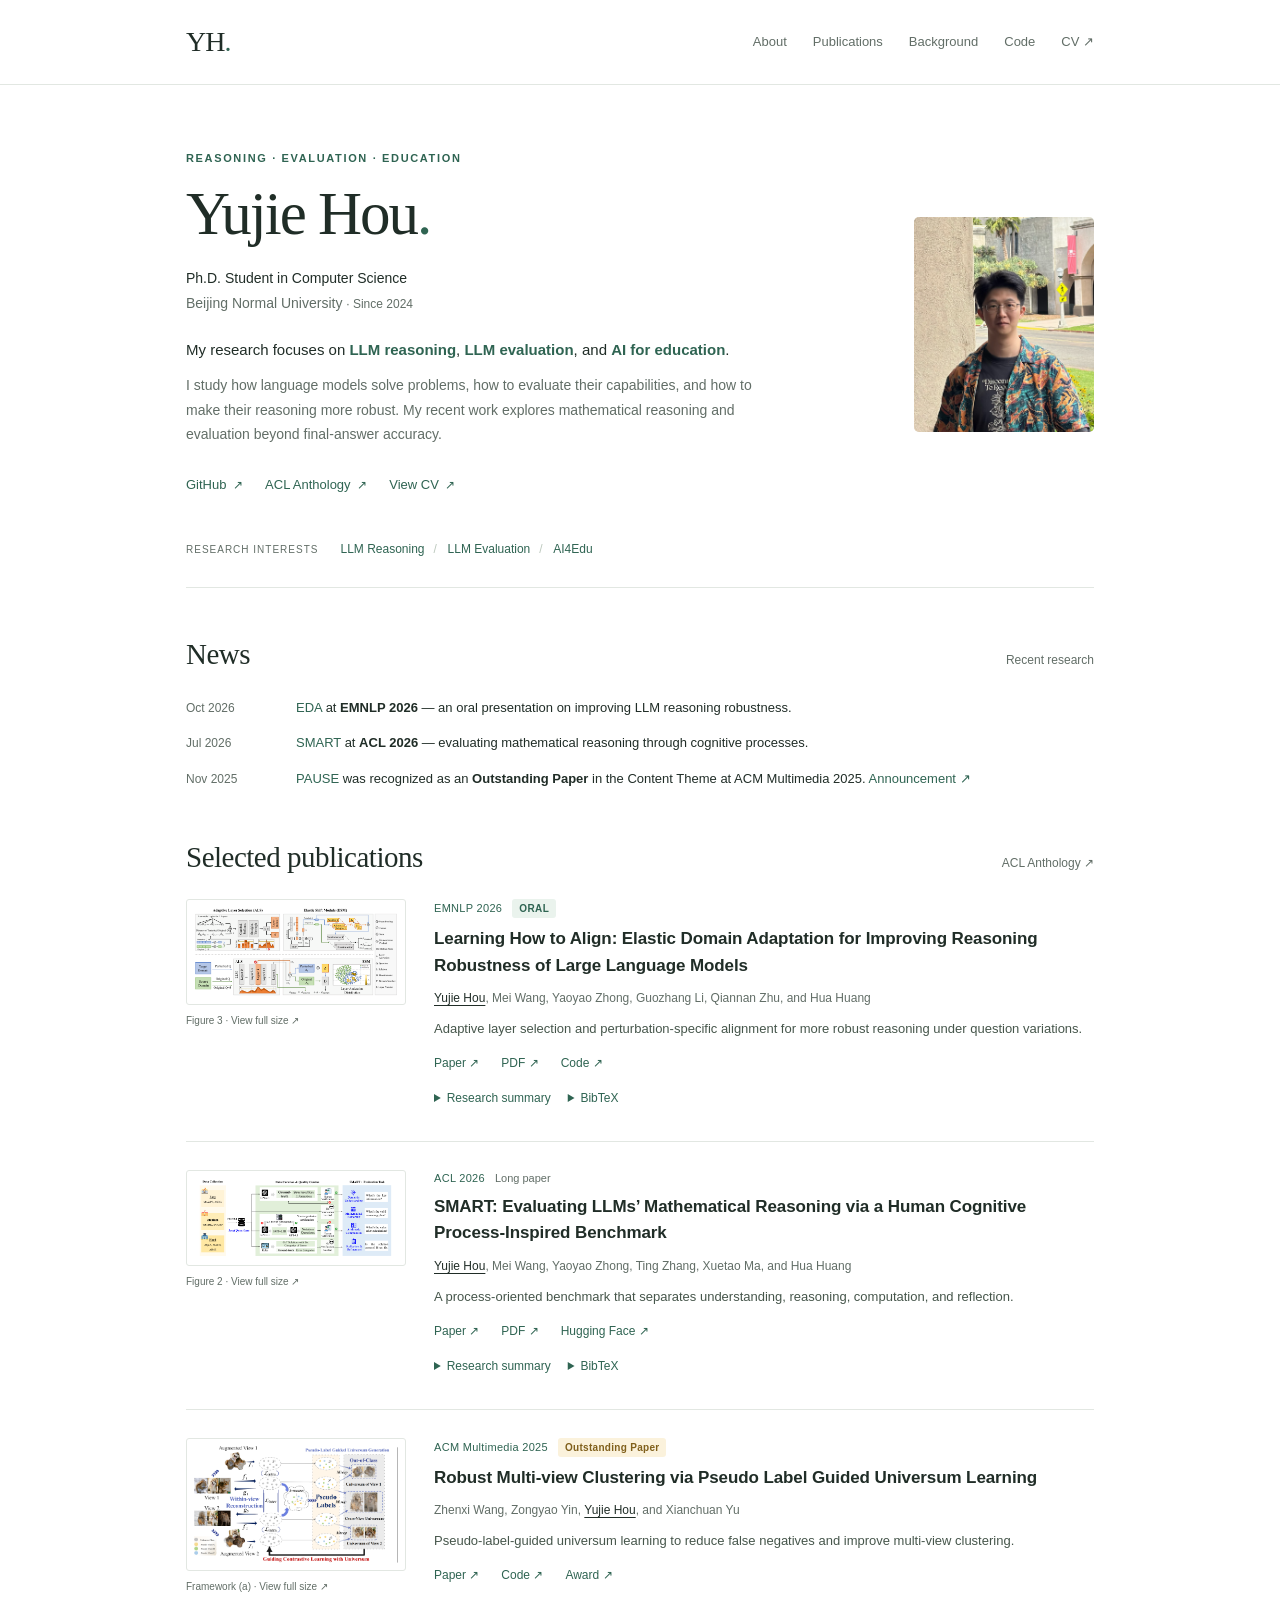
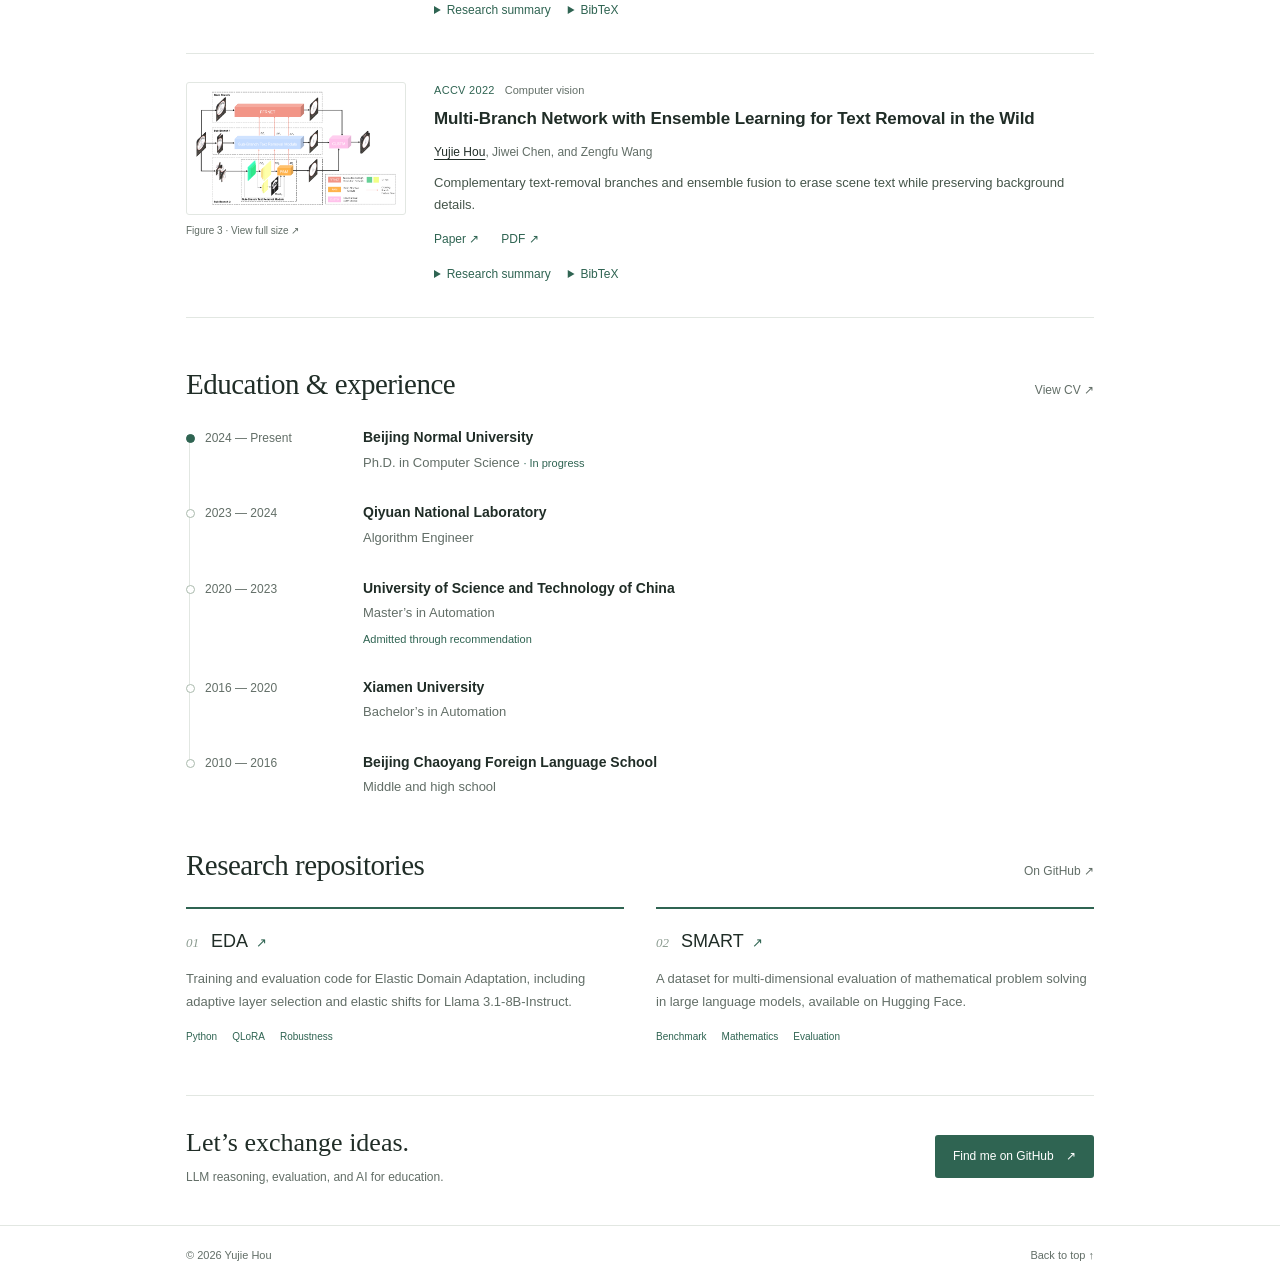
==== commit f0457edc: "Replace publication schematics with original paper figures" ====
--- a/index.html
+++ b/index.html
@@ -1,221 +1,223 @@
-<!doctype html>
-<html lang="en">
-<head>
-  <meta charset="utf-8">
-  <meta name="viewport" content="width=device-width, initial-scale=1">
-  <meta name="color-scheme" content="light">
-  <title>Yujie Hou — LLM Reasoning, Evaluation &amp; AI4Edu</title>
-  <meta name="description" content="Yujie Hou is a Ph.D. student in Computer Science at Beijing Normal University. Research interests: LLM reasoning, LLM evaluation, and AI for education.">
-  <link rel="canonical" href="https://sapphireh.github.io/">
-  <meta property="og:type" content="website">
-  <meta property="og:title" content="Yujie Hou">
-  <meta property="og:description" content="Ph.D. student at Beijing Normal University · LLM Reasoning · LLM Evaluation · AI4Edu">
-  <meta property="og:url" content="https://sapphireh.github.io/">
-  <meta name="theme-color" content="#ffffff">
-  <link rel="icon" href="assets/favicon.svg" type="image/svg+xml">
-  <link rel="stylesheet" href="styles.css">
-  <script src="script.js" defer></script>
-  <script type="application/ld+json">{"@context":"https://schema.org","@type":"Person","name":"Yujie Hou","url":"https://sapphireh.github.io/","sameAs":["https://github.com/sapphireh","https://aclanthology.org/people/yujie-hou/"],"affiliation":{"@type":"CollegeOrUniversity","name":"Beijing Normal University"},"knowsAbout":["LLM Reasoning","LLM Evaluation","AI for Education"]}</script>
-</head>
-<body>
-  <a class="skip-link" href="#main">Skip to content</a>
-  <header class="site-header">
-    <div class="wrap header-inner">
-      <a class="wordmark" href="#about" aria-label="Yujie Hou, home">YH<span>.</span></a>
-      <nav aria-label="Main navigation">
-        <a href="#about">About</a>
-        <a href="#publications">Publications</a>
-        <a href="#background">Background</a>
-        <a href="#projects">Code</a>
-        <a href="cv.html">CV <span aria-hidden="true">↗</span></a>
-      </nav>
-    </div>
-  </header>
-
-  <main id="main" class="wrap">
-    <section id="about" class="hero" aria-labelledby="name">
-      <div class="hero-copy">
-        <p class="eyebrow">Reasoning · Evaluation · Education</p>
-        <h1 id="name">Yujie Hou<span class="name-dot">.</span></h1>
-        <p class="affiliation">Ph.D. Student in Computer Science<br><a href="https://www.bnu.edu.cn/" target="_blank" rel="noopener noreferrer">Beijing Normal University</a> <span class="since">· Since 2024</span></p>
-        <p class="bio">My research focuses on <strong>LLM reasoning</strong>, <strong>LLM evaluation</strong>, and <strong>AI for education</strong>.</p>
-        <p class="bio secondary-bio">I study how language models solve problems, how to evaluate their capabilities, and how to make their reasoning more robust. My recent work explores mathematical reasoning and evaluation beyond final-answer accuracy.</p>
-        <div class="socials" aria-label="Profile links">
-          <a href="https://github.com/sapphireh" target="_blank" rel="noopener noreferrer">GitHub <span aria-hidden="true">↗</span></a>
-          <a href="https://aclanthology.org/people/yujie-hou/" target="_blank" rel="noopener noreferrer">ACL Anthology <span aria-hidden="true">↗</span></a>
-          <a href="cv.html">View CV <span aria-hidden="true">↗</span></a>
-        </div>
-      </div>
-      <a class="profile-mark" href="https://github.com/sapphireh" target="_blank" rel="noopener noreferrer" aria-label="Visit Yujie Hou's GitHub profile">
-        <img class="profile-photo" src="assets/yujie-hou.jpg" width="3143" height="3433" alt="Portrait of Yujie Hou" fetchpriority="high" decoding="async">
-      </a>
-    </section>
-    <div class="research-interests" aria-label="Research interests"><span class="small-label">RESEARCH INTERESTS</span><ul><li>LLM Reasoning</li><li>LLM Evaluation</li><li>AI4Edu</li></ul></div>
-
-    <section class="content-section news-section" aria-labelledby="news-title">
-      <div class="section-heading"><h2 id="news-title">News</h2><span class="section-aside">Recent research</span></div>
-      <ul class="news-list">
-        <li><time datetime="2026-10">Oct 2026</time><p><a href="https://aclanthology.org/2026.emnlp-main.392/" target="_blank" rel="noopener noreferrer">EDA</a> at <strong>EMNLP 2026</strong> — an oral presentation on improving LLM reasoning robustness.</p></li>
-        <li><time datetime="2026-07">Jul 2026</time><p><a href="https://aclanthology.org/2026.acl-long.1638/" target="_blank" rel="noopener noreferrer">SMART</a> at <strong>ACL 2026</strong> — evaluating mathematical reasoning through cognitive processes.</p></li>
-        <li><time datetime="2025-11">Nov 2025</time><p><a href="https://dl.acm.org/doi/abs/10.1145/3746027.3755205" target="_blank" rel="noopener noreferrer">PAUSE</a> was recognized as an <strong>Outstanding Paper</strong> in the Content Theme at ACM Multimedia 2025. <a href="https://english.bnu.edu.cn/newsevents/latestnews/2690686fa5924418b75c41fd322a8264.htm" target="_blank" rel="noopener noreferrer">Announcement <span aria-hidden="true">↗</span></a></p></li>
-      </ul>
-    </section>
-
-    <section id="publications" class="content-section" aria-labelledby="publications-title">
-      <div class="section-heading"><h2 id="publications-title">Selected publications</h2><a class="section-aside" href="https://aclanthology.org/people/yujie-hou/" target="_blank" rel="noopener noreferrer">ACL Anthology <span aria-hidden="true">↗</span></a></div>
-      <article class="paper" aria-labelledby="eda-title">
-        <div class="research-art eda-art" role="img" aria-label="EDA method schematic: adaptive layer selection and elastic shifts align original and perturbed questions.">
-          <span class="art-overline">ELASTIC DOMAIN ADAPTATION</span>
-          <div class="domain-pair"><span>Original</span><span aria-hidden="true">⇄</span><span>Perturbed</span></div>
-          <div class="alignment-art" aria-hidden="true"><i></i><i></i><i></i><i></i><i></i><i></i></div>
-          <div class="method-pair"><span>ALS</span><span>ESM</span></div>
-        </div>
-        <div class="paper-body">
-          <div class="venue-line"><span>EMNLP 2026</span><span class="oral-badge">Oral</span></div>
-          <h3 id="eda-title"><a href="https://aclanthology.org/2026.emnlp-main.392/" target="_blank" rel="noopener noreferrer">Learning How to Align: Elastic Domain Adaptation for Improving Reasoning Robustness of Large Language Models</a></h3>
-          <p class="authors"><strong>Yujie Hou</strong>, Mei Wang, Yaoyao Zhong, Guozhang Li, Qiannan Zhu, and Hua Huang</p>
-          <p class="paper-summary">Adaptive layer selection and perturbation-specific alignment for more robust reasoning under question variations.</p>
-          <div class="paper-links">
-            <a href="https://aclanthology.org/2026.emnlp-main.392/" target="_blank" rel="noopener noreferrer">Paper <span aria-hidden="true">↗</span></a>
-            <a href="https://aclanthology.org/2026.emnlp-main.392.pdf" target="_blank" rel="noopener noreferrer">PDF <span aria-hidden="true">↗</span></a>
-            <a href="https://github.com/sapphireh/EDA" target="_blank" rel="noopener noreferrer">Code <span aria-hidden="true">↗</span></a>
-          </div>
-          <div class="paper-details">
-            <details><summary>Research summary</summary><p>EDA treats reasoning under question perturbations as an unsupervised domain adaptation problem. Adaptive Layer Selection identifies layers for alignment, while the Elastic Shift Module adjusts representations for different perturbation types. The study evaluates six language models across 15 perturbation types.</p></details>
-            <details class="citation"><summary>BibTeX</summary><div class="citation-content"><button type="button" class="copy-citation" aria-label="Copy EDA BibTeX citation">Copy citation</button><pre><code>@inproceedings{hou-etal-2026-learning,
-  title = {Learning How to Align: Elastic Domain Adaptation for Improving Reasoning Robustness of Large Language Models},
-  author = {Hou, Yujie and Wang, Mei and Zhong, Yaoyao and Li, Guozhang and Zhu, Qiannan and Huang, Hua},
-  booktitle = {Proceedings of the 2026 Conference on Empirical Methods in Natural Language Processing},
-  year = {2026},
-  month = oct,
-  address = {Budapest, Hungary},
-  publisher = {Association for Computational Linguistics},
-  pages = {8995--9018},
-  url = {https://aclanthology.org/2026.emnlp-main.392/}
-}</code></pre></div></details>
-          </div>
-        </div>
-      </article>
-      <article class="paper" aria-labelledby="smart-title">
-        <div class="research-art smart-art" role="img" aria-label="SMART evaluates semantic understanding, mathematical reasoning, arithmetic computation, and reflection and refinement.">
-          <span class="art-overline">BEYOND THE FINAL ANSWER</span>
-          <div class="smart-grid"><span><b>S</b>Understanding</span><span><b>M</b>Reasoning</span><span><b>A</b>Arithmetic</span><span><b>R/T</b>Reflection</span></div>
-        </div>
-        <div class="paper-body">
-          <div class="venue-line"><span>ACL 2026</span><span class="venue-note">Long paper</span></div>
-          <h3 id="smart-title"><a href="https://aclanthology.org/2026.acl-long.1638/" target="_blank" rel="noopener noreferrer">SMART: Evaluating LLMs’ Mathematical Reasoning via a Human Cognitive Process-Inspired Benchmark</a></h3>
-          <p class="authors"><strong>Yujie Hou</strong>, Mei Wang, Yaoyao Zhong, Ting Zhang, Xuetao Ma, and Hua Huang</p>
-          <p class="paper-summary">A process-oriented benchmark that separates understanding, reasoning, computation, and reflection.</p>
-          <div class="paper-links">
-            <a href="https://aclanthology.org/2026.acl-long.1638/" target="_blank" rel="noopener noreferrer">Paper <span aria-hidden="true">↗</span></a>
-            <a href="https://aclanthology.org/2026.acl-long.1638.pdf" target="_blank" rel="noopener noreferrer">PDF <span aria-hidden="true">↗</span></a>
-            <a href="https://huggingface.co/datasets/ewdfd/SMART" target="_blank" rel="noopener noreferrer">Hugging Face <span aria-hidden="true">↗</span></a>
-          </div>
-          <div class="paper-details">
-            <details><summary>Research summary</summary><p>Inspired by Pólya’s problem-solving theory, SMART evaluates semantic understanding, mathematical reasoning, arithmetic computation, and reflection and refinement separately. Evaluations of 22 language models reveal uneven capabilities across these dimensions. The All-Pass Score summarizes performance across the full problem-solving process.</p></details>
-            <details class="citation"><summary>BibTeX</summary><div class="citation-content"><button type="button" class="copy-citation" aria-label="Copy SMART BibTeX citation">Copy citation</button><pre><code>@inproceedings{hou-etal-2026-smart,
-  title = {SMART: Evaluating LLMs' Mathematical Reasoning via a Human Cognitive Process-Inspired Benchmark},
-  author = {Hou, Yujie and Wang, Mei and Zhong, Yaoyao and Zhang, Ting and Ma, Xuetao and Huang, Hua},
-  booktitle = {Proceedings of the 64th Annual Meeting of the Association for Computational Linguistics (Volume 1: Long Papers)},
-  year = {2026},
-  month = jul,
-  address = {San Diego, California, United States},
-  publisher = {Association for Computational Linguistics},
-  pages = {35426--35452},
-  doi = {10.18653/v1/2026.acl-long.1638},
-  url = {https://aclanthology.org/2026.acl-long.1638/}
-}</code></pre></div></details>
-          </div>
-        </div>
-      </article>
-      <article class="paper" aria-labelledby="pause-title">
-        <div class="research-art pause-art" role="img" aria-label="PAUSE uses pseudo labels and Mixup for universum learning in multi-view clustering.">
-          <span class="art-overline">ROBUST MULTI-VIEW CLUSTERING</span>
-          <div class="paper-monogram">PAUSE</div>
-          <div class="method-pair"><span>Pseudo labels</span><span>Mixup</span></div>
-          <p class="art-caption">Universum learning</p>
-        </div>
-        <div class="paper-body">
-          <div class="venue-line"><span>ACM Multimedia 2025</span><span class="award-badge">Outstanding Paper</span></div>
-          <h3 id="pause-title"><a href="https://dl.acm.org/doi/abs/10.1145/3746027.3755205" target="_blank" rel="noopener noreferrer">Robust Multi-view Clustering via Pseudo Label Guided Universum Learning</a></h3>
-          <p class="authors">Zhenxi Wang, Zongyao Yin, <strong>Yujie Hou</strong>, and Xianchuan Yu</p>
-          <p class="paper-summary">Pseudo-label-guided universum learning to reduce false negatives and improve multi-view clustering.</p>
-          <div class="paper-links">
-            <a href="https://dl.acm.org/doi/abs/10.1145/3746027.3755205" target="_blank" rel="noopener noreferrer">Paper <span aria-hidden="true">↗</span></a>
-            <a href="https://github.com/xixi-555/PAUSE_main_code" target="_blank" rel="noopener noreferrer">Code <span aria-hidden="true">↗</span></a>
-            <a href="https://english.bnu.edu.cn/newsevents/latestnews/2690686fa5924418b75c41fd322a8264.htm" target="_blank" rel="noopener noreferrer">Award <span aria-hidden="true">↗</span></a>
-          </div>
-          <div class="paper-details">
-            <details><summary>Research summary</summary><p>PAUSE first learns pseudo labels through dual contrastive learning, then uses them to mix samples with out-of-class centroids. These universum samples help separate clusters while preserving cohesion within each class. The paper received Outstanding Paper recognition in the Content Theme at ACM Multimedia 2025.</p></details>
-            <details class="citation"><summary>BibTeX</summary><div class="citation-content"><button type="button" class="copy-citation" aria-label="Copy PAUSE BibTeX citation">Copy citation</button><pre><code>@inproceedings{wang-etal-2025-pause,
-  title = {Robust Multi-view Clustering via Pseudo Label Guided Universum Learning},
-  author = {Wang, Zhenxi and Yin, Zongyao and Hou, Yujie and Yu, Xianchuan},
-  booktitle = {Proceedings of the 33rd ACM International Conference on Multimedia},
-  year = {2025},
-  month = oct,
-  address = {Dublin, Ireland},
-  publisher = {Association for Computing Machinery},
-  pages = {1480--1489},
-  doi = {10.1145/3746027.3755205},
-  url = {https://doi.org/10.1145/3746027.3755205}
-}</code></pre></div></details>
-          </div>
-        </div>
-      </article>
-      <article class="paper" aria-labelledby="mbe-title">
-        <div class="research-art mbe-art" role="img" aria-label="MBE combines three complementary text-removal branches through ensemble fusion.">
-          <span class="art-overline">SCENE TEXT REMOVAL</span>
-          <div class="branch-diagram" aria-hidden="true"><span>1</span><span>2</span><span>3</span></div>
-          <div class="fusion-bar">Ensemble fusion</div>
-          <p class="art-caption">Texture + semantic features</p>
-        </div>
-        <div class="paper-body">
-          <div class="venue-line"><span>ACCV 2022</span><span class="venue-note">Computer vision</span></div>
-          <h3 id="mbe-title"><a href="https://openaccess.thecvf.com/content/ACCV2022/html/Hou_Multi-Branch_Network_with_Ensemble_Learning_for_Text_Removal_in_the_ACCV_2022_paper.html" target="_blank" rel="noopener noreferrer">Multi-Branch Network with Ensemble Learning for Text Removal in the Wild</a></h3>
-          <p class="authors"><strong>Yujie Hou</strong>, Jiwei Chen, and Zengfu Wang</p>
-          <p class="paper-summary">Complementary text-removal branches and ensemble fusion to erase scene text while preserving background details.</p>
-          <div class="paper-links">
-            <a href="https://openaccess.thecvf.com/content/ACCV2022/html/Hou_Multi-Branch_Network_with_Ensemble_Learning_for_Text_Removal_in_the_ACCV_2022_paper.html" target="_blank" rel="noopener noreferrer">Paper <span aria-hidden="true">↗</span></a>
-            <a href="https://openaccess.thecvf.com/content/ACCV2022/papers/Hou_Multi-Branch_Network_with_Ensemble_Learning_for_Text_Removal_in_the_ACCV_2022_paper.pdf" target="_blank" rel="noopener noreferrer">PDF <span aria-hidden="true">↗</span></a>
-          </div>
-          <div class="paper-details">
-            <details><summary>Research summary</summary><p>MBE combines a main branch for high-resolution background texture with two sub-branches for multi-scale semantic features. Feature-level and image-level fusion integrate their complementary outputs, while patch attention helps localize text regions.</p></details>
-            <details class="citation"><summary>BibTeX</summary><div class="citation-content"><button type="button" class="copy-citation" aria-label="Copy MBE BibTeX citation">Copy citation</button><pre><code>@inproceedings{Hou_2022_ACCV,
-  title = {Multi-Branch Network with Ensemble Learning for Text Removal in the Wild},
-  author = {Hou, Yujie and Chen, Jiwei and Wang, Zengfu},
-  booktitle = {Proceedings of the Asian Conference on Computer Vision (ACCV)},
-  year = {2022},
-  month = dec,
-  pages = {1333--1349},
-  url = {https://openaccess.thecvf.com/content/ACCV2022/html/Hou_Multi-Branch_Network_with_Ensemble_Learning_for_Text_Removal_in_the_ACCV_2022_paper.html}
-}</code></pre></div></details>
-          </div>
-        </div>
-      </article>
-    </section>
-
-    <section id="background" class="content-section" aria-labelledby="background-title">
-      <div class="section-heading"><h2 id="background-title">Education &amp; experience</h2><a href="cv.html" class="section-aside">View CV <span aria-hidden="true">↗</span></a></div>
-      <ol class="timeline">
-        <li class="current"><span class="timeline-date">2024 — Present</span><div><h3>Beijing Normal University</h3><p>Ph.D. in Computer Science <span class="inline-note">· In progress</span></p></div></li>
-        <li><span class="timeline-date">2023 — 2024</span><div><h3>Qiyuan National Laboratory</h3><p>Algorithm Engineer</p></div></li>
-        <li><span class="timeline-date">2020 — 2023</span><div><h3>University of Science and Technology of China</h3><p>Master’s in Automation</p><p class="timeline-note">Admitted through recommendation</p></div></li>
-        <li><span class="timeline-date">2016 — 2020</span><div><h3>Xiamen University</h3><p>Bachelor’s in Automation</p></div></li>
-        <li><span class="timeline-date">2010 — 2016</span><div><h3>Beijing Chaoyang Foreign Language School</h3><p>Middle and high school</p></div></li>
-      </ol>
-    </section>
-
-    <section id="projects" class="content-section" aria-labelledby="projects-title">
-      <div class="section-heading"><h2 id="projects-title">Research repositories</h2><a class="section-aside" href="https://github.com/sapphireh?tab=repositories" target="_blank" rel="noopener noreferrer">On GitHub <span aria-hidden="true">↗</span></a></div>
-      <div class="projects-grid">
-        <article class="project"><div class="project-heading"><span class="project-index">01</span><h3><a href="https://github.com/sapphireh/EDA" target="_blank" rel="noopener noreferrer">EDA <span aria-hidden="true">↗</span></a></h3></div><p>Training and evaluation code for Elastic Domain Adaptation, including adaptive layer selection and elastic shifts for Llama 3.1-8B-Instruct.</p><div class="project-tags"><span>Python</span><span>QLoRA</span><span>Robustness</span></div></article>
-        <article class="project"><div class="project-heading"><span class="project-index">02</span><h3><a href="https://huggingface.co/datasets/ewdfd/SMART" target="_blank" rel="noopener noreferrer">SMART <span aria-hidden="true">↗</span></a></h3></div><p>A dataset for multi-dimensional evaluation of mathematical problem solving in large language models, available on Hugging Face.</p><div class="project-tags"><span>Benchmark</span><span>Mathematics</span><span>Evaluation</span></div></article>
-      </div>
-    </section>
-
-    <section class="contact" aria-labelledby="contact-title"><div><h2 id="contact-title">Let’s exchange ideas.</h2><p>LLM reasoning, evaluation, and AI for education.</p></div><a class="contact-button" href="https://github.com/sapphireh" target="_blank" rel="noopener noreferrer">Find me on GitHub <span aria-hidden="true">↗</span></a></section>
-  </main>
-  <footer class="site-footer"><div class="wrap footer-inner"><span>© <span id="copyright-year">2026</span> Yujie Hou</span><a href="#about">Back to top <span aria-hidden="true">↑</span></a></div></footer>
-  <div id="copy-status" class="sr-only" role="status" aria-live="polite"></div>
-</body>
-</html>
+<!doctype html>
+<html lang="en">
+<head>
+  <meta charset="utf-8">
+  <meta name="viewport" content="width=device-width, initial-scale=1">
+  <meta name="color-scheme" content="light">
+  <title>Yujie Hou — LLM Reasoning, Evaluation &amp; AI4Edu</title>
+  <meta name="description" content="Yujie Hou is a Ph.D. student in Computer Science at Beijing Normal University. Research interests: LLM reasoning, LLM evaluation, and AI for education.">
+  <link rel="canonical" href="https://sapphireh.github.io/">
+  <meta property="og:type" content="website">
+  <meta property="og:title" content="Yujie Hou">
+  <meta property="og:description" content="Ph.D. student at Beijing Normal University · LLM Reasoning · LLM Evaluation · AI4Edu">
+  <meta property="og:url" content="https://sapphireh.github.io/">
+  <meta name="theme-color" content="#ffffff">
+  <link rel="icon" href="assets/favicon.svg" type="image/svg+xml">
+  <link rel="stylesheet" href="styles.css">
+  <script src="script.js" defer></script>
+  <script type="application/ld+json">{"@context":"https://schema.org","@type":"Person","name":"Yujie Hou","url":"https://sapphireh.github.io/","sameAs":["https://github.com/sapphireh","https://aclanthology.org/people/yujie-hou/"],"affiliation":{"@type":"CollegeOrUniversity","name":"Beijing Normal University"},"knowsAbout":["LLM Reasoning","LLM Evaluation","AI for Education"]}</script>
+</head>
+<body>
+  <a class="skip-link" href="#main">Skip to content</a>
+  <header class="site-header">
+    <div class="wrap header-inner">
+      <a class="wordmark" href="#about" aria-label="Yujie Hou, home">YH<span>.</span></a>
+      <nav aria-label="Main navigation">
+        <a href="#about">About</a>
+        <a href="#publications">Publications</a>
+        <a href="#background">Background</a>
+        <a href="#projects">Code</a>
+        <a href="cv.html">CV <span aria-hidden="true">↗</span></a>
+      </nav>
+    </div>
+  </header>
+
+  <main id="main" class="wrap">
+    <section id="about" class="hero" aria-labelledby="name">
+      <div class="hero-copy">
+        <p class="eyebrow">Reasoning · Evaluation · Education</p>
+        <h1 id="name">Yujie Hou<span class="name-dot">.</span></h1>
+        <p class="affiliation">Ph.D. Student in Computer Science<br><a href="https://www.bnu.edu.cn/" target="_blank" rel="noopener noreferrer">Beijing Normal University</a> <span class="since">· Since 2024</span></p>
+        <p class="bio">My research focuses on <strong>LLM reasoning</strong>, <strong>LLM evaluation</strong>, and <strong>AI for education</strong>.</p>
+        <p class="bio secondary-bio">I study how language models solve problems, how to evaluate their capabilities, and how to make their reasoning more robust. My recent work explores mathematical reasoning and evaluation beyond final-answer accuracy.</p>
+        <div class="socials" aria-label="Profile links">
+          <a href="https://github.com/sapphireh" target="_blank" rel="noopener noreferrer">GitHub <span aria-hidden="true">↗</span></a>
+          <a href="https://aclanthology.org/people/yujie-hou/" target="_blank" rel="noopener noreferrer">ACL Anthology <span aria-hidden="true">↗</span></a>
+          <a href="cv.html">View CV <span aria-hidden="true">↗</span></a>
+        </div>
+      </div>
+      <a class="profile-mark" href="https://github.com/sapphireh" target="_blank" rel="noopener noreferrer" aria-label="Visit Yujie Hou's GitHub profile">
+        <img class="profile-photo" src="assets/yujie-hou.jpg" width="3143" height="3433" alt="Portrait of Yujie Hou" fetchpriority="high" decoding="async">
+      </a>
+    </section>
+    <div class="research-interests" aria-label="Research interests"><span class="small-label">RESEARCH INTERESTS</span><ul><li>LLM Reasoning</li><li>LLM Evaluation</li><li>AI4Edu</li></ul></div>
+
+    <section class="content-section news-section" aria-labelledby="news-title">
+      <div class="section-heading"><h2 id="news-title">News</h2><span class="section-aside">Recent research</span></div>
+      <ul class="news-list">
+        <li><time datetime="2026-10">Oct 2026</time><p><a href="https://aclanthology.org/2026.emnlp-main.392/" target="_blank" rel="noopener noreferrer">EDA</a> at <strong>EMNLP 2026</strong> — an oral presentation on improving LLM reasoning robustness.</p></li>
+        <li><time datetime="2026-07">Jul 2026</time><p><a href="https://aclanthology.org/2026.acl-long.1638/" target="_blank" rel="noopener noreferrer">SMART</a> at <strong>ACL 2026</strong> — evaluating mathematical reasoning through cognitive processes.</p></li>
+        <li><time datetime="2025-11">Nov 2025</time><p><a href="https://dl.acm.org/doi/abs/10.1145/3746027.3755205" target="_blank" rel="noopener noreferrer">PAUSE</a> was recognized as an <strong>Outstanding Paper</strong> in the Content Theme at ACM Multimedia 2025. <a href="https://english.bnu.edu.cn/newsevents/latestnews/2690686fa5924418b75c41fd322a8264.htm" target="_blank" rel="noopener noreferrer">Announcement <span aria-hidden="true">↗</span></a></p></li>
+      </ul>
+    </section>
+
+    <section id="publications" class="content-section" aria-labelledby="publications-title">
+      <div class="section-heading"><h2 id="publications-title">Selected publications</h2><a class="section-aside" href="https://aclanthology.org/people/yujie-hou/" target="_blank" rel="noopener noreferrer">ACL Anthology <span aria-hidden="true">↗</span></a></div>
+      <article class="paper" aria-labelledby="eda-title">
+        <figure class="paper-figure">
+          <a href="assets/papers/eda-figure-3.png" target="_blank" rel="noopener noreferrer" aria-label="View the full-size original EDA figure">
+            <img src="assets/papers/eda-figure-3.png" width="1601" height="701" alt="Figure 3 from the EDA paper: Adaptive Layer Selection and the Elastic Shift Module for domain alignment." loading="lazy" decoding="async">
+          </a>
+          <figcaption>Figure 3 · <a href="assets/papers/eda-figure-3.png" target="_blank" rel="noopener noreferrer">View full size <span aria-hidden="true">↗</span></a></figcaption>
+        </figure>
+        <div class="paper-body">
+          <div class="venue-line"><span>EMNLP 2026</span><span class="oral-badge">Oral</span></div>
+          <h3 id="eda-title"><a href="https://aclanthology.org/2026.emnlp-main.392/" target="_blank" rel="noopener noreferrer">Learning How to Align: Elastic Domain Adaptation for Improving Reasoning Robustness of Large Language Models</a></h3>
+          <p class="authors"><strong>Yujie Hou</strong>, Mei Wang, Yaoyao Zhong, Guozhang Li, Qiannan Zhu, and Hua Huang</p>
+          <p class="paper-summary">Adaptive layer selection and perturbation-specific alignment for more robust reasoning under question variations.</p>
+          <div class="paper-links">
+            <a href="https://aclanthology.org/2026.emnlp-main.392/" target="_blank" rel="noopener noreferrer">Paper <span aria-hidden="true">↗</span></a>
+            <a href="https://aclanthology.org/2026.emnlp-main.392.pdf" target="_blank" rel="noopener noreferrer">PDF <span aria-hidden="true">↗</span></a>
+            <a href="https://github.com/sapphireh/EDA" target="_blank" rel="noopener noreferrer">Code <span aria-hidden="true">↗</span></a>
+          </div>
+          <div class="paper-details">
+            <details><summary>Research summary</summary><p>EDA treats reasoning under question perturbations as an unsupervised domain adaptation problem. Adaptive Layer Selection identifies layers for alignment, while the Elastic Shift Module adjusts representations for different perturbation types. The study evaluates six language models across 15 perturbation types.</p></details>
+            <details class="citation"><summary>BibTeX</summary><div class="citation-content"><button type="button" class="copy-citation" aria-label="Copy EDA BibTeX citation">Copy citation</button><pre><code>@inproceedings{hou-etal-2026-learning,
+  title = {Learning How to Align: Elastic Domain Adaptation for Improving Reasoning Robustness of Large Language Models},
+  author = {Hou, Yujie and Wang, Mei and Zhong, Yaoyao and Li, Guozhang and Zhu, Qiannan and Huang, Hua},
+  booktitle = {Proceedings of the 2026 Conference on Empirical Methods in Natural Language Processing},
+  year = {2026},
+  month = oct,
+  address = {Budapest, Hungary},
+  publisher = {Association for Computational Linguistics},
+  pages = {8995--9018},
+  url = {https://aclanthology.org/2026.emnlp-main.392/}
+}</code></pre></div></details>
+          </div>
+        </div>
+      </article>
+      <article class="paper" aria-labelledby="smart-title">
+        <figure class="paper-figure">
+          <a href="assets/papers/smart-figure-2.png" target="_blank" rel="noopener noreferrer" aria-label="View the full-size original SMART figure">
+            <img src="assets/papers/smart-figure-2.png" width="1601" height="634" alt="Figure 2 from the SMART paper: data collection, curation and quality control, and four evaluation tasks." loading="lazy" decoding="async">
+          </a>
+          <figcaption>Figure 2 · <a href="assets/papers/smart-figure-2.png" target="_blank" rel="noopener noreferrer">View full size <span aria-hidden="true">↗</span></a></figcaption>
+        </figure>
+        <div class="paper-body">
+          <div class="venue-line"><span>ACL 2026</span><span class="venue-note">Long paper</span></div>
+          <h3 id="smart-title"><a href="https://aclanthology.org/2026.acl-long.1638/" target="_blank" rel="noopener noreferrer">SMART: Evaluating LLMs’ Mathematical Reasoning via a Human Cognitive Process-Inspired Benchmark</a></h3>
+          <p class="authors"><strong>Yujie Hou</strong>, Mei Wang, Yaoyao Zhong, Ting Zhang, Xuetao Ma, and Hua Huang</p>
+          <p class="paper-summary">A process-oriented benchmark that separates understanding, reasoning, computation, and reflection.</p>
+          <div class="paper-links">
+            <a href="https://aclanthology.org/2026.acl-long.1638/" target="_blank" rel="noopener noreferrer">Paper <span aria-hidden="true">↗</span></a>
+            <a href="https://aclanthology.org/2026.acl-long.1638.pdf" target="_blank" rel="noopener noreferrer">PDF <span aria-hidden="true">↗</span></a>
+            <a href="https://huggingface.co/datasets/ewdfd/SMART" target="_blank" rel="noopener noreferrer">Hugging Face <span aria-hidden="true">↗</span></a>
+          </div>
+          <div class="paper-details">
+            <details><summary>Research summary</summary><p>Inspired by Pólya’s problem-solving theory, SMART evaluates semantic understanding, mathematical reasoning, arithmetic computation, and reflection and refinement separately. Evaluations of 22 language models reveal uneven capabilities across these dimensions. The All-Pass Score summarizes performance across the full problem-solving process.</p></details>
+            <details class="citation"><summary>BibTeX</summary><div class="citation-content"><button type="button" class="copy-citation" aria-label="Copy SMART BibTeX citation">Copy citation</button><pre><code>@inproceedings{hou-etal-2026-smart,
+  title = {SMART: Evaluating LLMs' Mathematical Reasoning via a Human Cognitive Process-Inspired Benchmark},
+  author = {Hou, Yujie and Wang, Mei and Zhong, Yaoyao and Zhang, Ting and Ma, Xuetao and Huang, Hua},
+  booktitle = {Proceedings of the 64th Annual Meeting of the Association for Computational Linguistics (Volume 1: Long Papers)},
+  year = {2026},
+  month = jul,
+  address = {San Diego, California, United States},
+  publisher = {Association for Computational Linguistics},
+  pages = {35426--35452},
+  doi = {10.18653/v1/2026.acl-long.1638},
+  url = {https://aclanthology.org/2026.acl-long.1638/}
+}</code></pre></div></details>
+          </div>
+        </div>
+      </article>
+      <article class="paper" aria-labelledby="pause-title">
+        <figure class="paper-figure">
+          <a href="assets/papers/pause-framework.png" target="_blank" rel="noopener noreferrer" aria-label="View the full-size original PAUSE figure">
+            <img src="assets/papers/pause-framework.png" width="2361" height="1364" alt="Original PAUSE framework, panel (a): pseudo-label-guided universum generation and contrastive learning." loading="lazy" decoding="async">
+          </a>
+          <figcaption>Framework (a) · <a href="assets/papers/pause-framework.png" target="_blank" rel="noopener noreferrer">View full size <span aria-hidden="true">↗</span></a></figcaption>
+        </figure>
+        <div class="paper-body">
+          <div class="venue-line"><span>ACM Multimedia 2025</span><span class="award-badge">Outstanding Paper</span></div>
+          <h3 id="pause-title"><a href="https://dl.acm.org/doi/abs/10.1145/3746027.3755205" target="_blank" rel="noopener noreferrer">Robust Multi-view Clustering via Pseudo Label Guided Universum Learning</a></h3>
+          <p class="authors">Zhenxi Wang, Zongyao Yin, <strong>Yujie Hou</strong>, and Xianchuan Yu</p>
+          <p class="paper-summary">Pseudo-label-guided universum learning to reduce false negatives and improve multi-view clustering.</p>
+          <div class="paper-links">
+            <a href="https://dl.acm.org/doi/abs/10.1145/3746027.3755205" target="_blank" rel="noopener noreferrer">Paper <span aria-hidden="true">↗</span></a>
+            <a href="https://github.com/xixi-555/PAUSE_main_code" target="_blank" rel="noopener noreferrer">Code <span aria-hidden="true">↗</span></a>
+            <a href="https://english.bnu.edu.cn/newsevents/latestnews/2690686fa5924418b75c41fd322a8264.htm" target="_blank" rel="noopener noreferrer">Award <span aria-hidden="true">↗</span></a>
+          </div>
+          <div class="paper-details">
+            <details><summary>Research summary</summary><p>PAUSE first learns pseudo labels through dual contrastive learning, then uses them to mix samples with out-of-class centroids. These universum samples help separate clusters while preserving cohesion within each class. The paper received Outstanding Paper recognition in the Content Theme at ACM Multimedia 2025.</p></details>
+            <details class="citation"><summary>BibTeX</summary><div class="citation-content"><button type="button" class="copy-citation" aria-label="Copy PAUSE BibTeX citation">Copy citation</button><pre><code>@inproceedings{wang-etal-2025-pause,
+  title = {Robust Multi-view Clustering via Pseudo Label Guided Universum Learning},
+  author = {Wang, Zhenxi and Yin, Zongyao and Hou, Yujie and Yu, Xianchuan},
+  booktitle = {Proceedings of the 33rd ACM International Conference on Multimedia},
+  year = {2025},
+  month = oct,
+  address = {Dublin, Ireland},
+  publisher = {Association for Computing Machinery},
+  pages = {1480--1489},
+  doi = {10.1145/3746027.3755205},
+  url = {https://doi.org/10.1145/3746027.3755205}
+}</code></pre></div></details>
+          </div>
+        </div>
+      </article>
+      <article class="paper" aria-labelledby="mbe-title">
+        <figure class="paper-figure">
+          <a href="assets/papers/mbe-figure-3.png" target="_blank" rel="noopener noreferrer" aria-label="View the full-size original MBE figure">
+            <img src="assets/papers/mbe-figure-3.png" width="1601" height="917" alt="Figure 3 from the MBE paper: the main branch, two sub-branches, and ensemble fusion for text removal." loading="lazy" decoding="async">
+          </a>
+          <figcaption>Figure 3 · <a href="assets/papers/mbe-figure-3.png" target="_blank" rel="noopener noreferrer">View full size <span aria-hidden="true">↗</span></a></figcaption>
+        </figure>
+        <div class="paper-body">
+          <div class="venue-line"><span>ACCV 2022</span><span class="venue-note">Computer vision</span></div>
+          <h3 id="mbe-title"><a href="https://openaccess.thecvf.com/content/ACCV2022/html/Hou_Multi-Branch_Network_with_Ensemble_Learning_for_Text_Removal_in_the_ACCV_2022_paper.html" target="_blank" rel="noopener noreferrer">Multi-Branch Network with Ensemble Learning for Text Removal in the Wild</a></h3>
+          <p class="authors"><strong>Yujie Hou</strong>, Jiwei Chen, and Zengfu Wang</p>
+          <p class="paper-summary">Complementary text-removal branches and ensemble fusion to erase scene text while preserving background details.</p>
+          <div class="paper-links">
+            <a href="https://openaccess.thecvf.com/content/ACCV2022/html/Hou_Multi-Branch_Network_with_Ensemble_Learning_for_Text_Removal_in_the_ACCV_2022_paper.html" target="_blank" rel="noopener noreferrer">Paper <span aria-hidden="true">↗</span></a>
+            <a href="https://openaccess.thecvf.com/content/ACCV2022/papers/Hou_Multi-Branch_Network_with_Ensemble_Learning_for_Text_Removal_in_the_ACCV_2022_paper.pdf" target="_blank" rel="noopener noreferrer">PDF <span aria-hidden="true">↗</span></a>
+          </div>
+          <div class="paper-details">
+            <details><summary>Research summary</summary><p>MBE combines a main branch for high-resolution background texture with two sub-branches for multi-scale semantic features. Feature-level and image-level fusion integrate their complementary outputs, while patch attention helps localize text regions.</p></details>
+            <details class="citation"><summary>BibTeX</summary><div class="citation-content"><button type="button" class="copy-citation" aria-label="Copy MBE BibTeX citation">Copy citation</button><pre><code>@inproceedings{Hou_2022_ACCV,
+  title = {Multi-Branch Network with Ensemble Learning for Text Removal in the Wild},
+  author = {Hou, Yujie and Chen, Jiwei and Wang, Zengfu},
+  booktitle = {Proceedings of the Asian Conference on Computer Vision (ACCV)},
+  year = {2022},
+  month = dec,
+  pages = {1333--1349},
+  url = {https://openaccess.thecvf.com/content/ACCV2022/html/Hou_Multi-Branch_Network_with_Ensemble_Learning_for_Text_Removal_in_the_ACCV_2022_paper.html}
+}</code></pre></div></details>
+          </div>
+        </div>
+      </article>
+    </section>
+
+    <section id="background" class="content-section" aria-labelledby="background-title">
+      <div class="section-heading"><h2 id="background-title">Education &amp; experience</h2><a href="cv.html" class="section-aside">View CV <span aria-hidden="true">↗</span></a></div>
+      <ol class="timeline">
+        <li class="current"><span class="timeline-date">2024 — Present</span><div><h3>Beijing Normal University</h3><p>Ph.D. in Computer Science <span class="inline-note">· In progress</span></p></div></li>
+        <li><span class="timeline-date">2023 — 2024</span><div><h3>Qiyuan National Laboratory</h3><p>Algorithm Engineer</p></div></li>
+        <li><span class="timeline-date">2020 — 2023</span><div><h3>University of Science and Technology of China</h3><p>Master’s in Automation</p><p class="timeline-note">Admitted through recommendation</p></div></li>
+        <li><span class="timeline-date">2016 — 2020</span><div><h3>Xiamen University</h3><p>Bachelor’s in Automation</p></div></li>
+        <li><span class="timeline-date">2010 — 2016</span><div><h3>Beijing Chaoyang Foreign Language School</h3><p>Middle and high school</p></div></li>
+      </ol>
+    </section>
+
+    <section id="projects" class="content-section" aria-labelledby="projects-title">
+      <div class="section-heading"><h2 id="projects-title">Research repositories</h2><a class="section-aside" href="https://github.com/sapphireh?tab=repositories" target="_blank" rel="noopener noreferrer">On GitHub <span aria-hidden="true">↗</span></a></div>
+      <div class="projects-grid">
+        <article class="project"><div class="project-heading"><span class="project-index">01</span><h3><a href="https://github.com/sapphireh/EDA" target="_blank" rel="noopener noreferrer">EDA <span aria-hidden="true">↗</span></a></h3></div><p>Training and evaluation code for Elastic Domain Adaptation, including adaptive layer selection and elastic shifts for Llama 3.1-8B-Instruct.</p><div class="project-tags"><span>Python</span><span>QLoRA</span><span>Robustness</span></div></article>
+        <article class="project"><div class="project-heading"><span class="project-index">02</span><h3><a href="https://huggingface.co/datasets/ewdfd/SMART" target="_blank" rel="noopener noreferrer">SMART <span aria-hidden="true">↗</span></a></h3></div><p>A dataset for multi-dimensional evaluation of mathematical problem solving in large language models, available on Hugging Face.</p><div class="project-tags"><span>Benchmark</span><span>Mathematics</span><span>Evaluation</span></div></article>
+      </div>
+    </section>
+
+    <section class="contact" aria-labelledby="contact-title"><div><h2 id="contact-title">Let’s exchange ideas.</h2><p>LLM reasoning, evaluation, and AI for education.</p></div><a class="contact-button" href="https://github.com/sapphireh" target="_blank" rel="noopener noreferrer">Find me on GitHub <span aria-hidden="true">↗</span></a></section>
+  </main>
+  <footer class="site-footer"><div class="wrap footer-inner"><span>© <span id="copyright-year">2026</span> Yujie Hou</span><a href="#about">Back to top <span aria-hidden="true">↑</span></a></div></footer>
+  <div id="copy-status" class="sr-only" role="status" aria-live="polite"></div>
+</body>
+</html>
--- a/styles.css
+++ b/styles.css
@@ -1,23 +1,24 @@
-:root{color-scheme:only light;--bg:#fff;--ink:#202d27;--muted:#626e67;--accent:#2f6452;--soft:#f3f6f2;--line:#e2e7e2;--image:#e8eee4}
-*{box-sizing:border-box}
-html{scroll-behavior:smooth;scroll-padding-top:28px}
-body{margin:0;background:var(--bg);color:var(--ink);font:15px/1.75 -apple-system,BlinkMacSystemFont,"Segoe UI",Arial,sans-serif;-webkit-font-smoothing:antialiased}
-h1,h2,h3,p{margin:0}a{color:var(--accent);text-decoration:none}a:hover{text-decoration:underline;text-underline-offset:4px}button{font:inherit;cursor:pointer}a,button,summary{-webkit-tap-highlight-color:transparent}:focus-visible{outline:2px solid var(--accent);outline-offset:5px;border-radius:2px}
-.wrap{width:100%;max-width:1020px;padding:0 56px;margin:0 auto}.site-header{border-bottom:1px solid var(--line)}.header-inner{min-height:84px;display:flex;align-items:center;gap:30px;justify-content:space-between}.wordmark{font:28px/1.2 Georgia,serif;letter-spacing:-1px;color:var(--ink)}.wordmark span{color:var(--accent)}nav{display:flex;align-items:center;flex-wrap:wrap;gap:26px}nav a{font-size:13px;color:var(--muted);padding:10px 0}nav a:hover,nav a[aria-current="location"]{color:var(--accent)}
-.hero{display:grid;grid-template-columns:minmax(0,1fr) 180px;gap:62px;align-items:center;padding:64px 0 38px}.eyebrow{font-size:11px;font-weight:600;letter-spacing:1.65px;text-transform:uppercase;color:var(--accent)}h1{font:400 61px/1.12 Georgia,"Times New Roman",serif;letter-spacing:-2px;margin:12px 0 17px}.name-dot{color:var(--accent)}.affiliation{font-size:14px;line-height:1.8}.affiliation>a{color:var(--muted)}.since{font-size:12px;color:var(--muted);white-space:nowrap}.bio{margin-top:21px;max-width:590px}.bio strong{font-weight:600;color:var(--accent)}.secondary-bio{margin-top:10px;font-size:14px;color:var(--muted)}.socials{display:flex;gap:22px;flex-wrap:wrap;margin-top:24px;font-size:13px}.socials a{padding:3px 0}.socials span{font-size:12px;margin-left:3px}
-.profile-mark{width:180px;height:215px;background:var(--image);position:relative;overflow:hidden;border-radius:5px;display:block}.profile-mark:hover{text-decoration:none}.profile-photo{display:block;width:100%;height:100%;object-fit:cover;object-position:50% 50%;transform:scale(1.85);transform-origin:50% 32%}
-.research-interests{display:flex;gap:22px;align-items:baseline;flex-wrap:wrap;padding:2px 0 27px;border-bottom:1px solid var(--line)}.small-label{font-size:10px;font-weight:500;letter-spacing:1px;color:var(--muted)}.research-interests ul{display:flex;gap:23px;list-style:none;padding:0;margin:0;flex-wrap:wrap;font-size:12px;color:var(--accent)}.research-interests li+li{position:relative}.research-interests li+li:before{content:"/";color:#bdc9be;position:absolute;left:-14px}
-.content-section{margin-top:48px}.section-heading{display:flex;justify-content:space-between;align-items:baseline;gap:18px;margin-bottom:24px}.section-heading h2{font:400 29px/1.25 Georgia,"Times New Roman",serif;letter-spacing:-.5px}.section-aside{font-size:12px;color:var(--muted);white-space:nowrap}.section-aside:hover{color:var(--accent)}.news-list{list-style:none;padding:0;margin:0;display:grid;gap:13px}.news-list li{display:grid;grid-template-columns:87px 1fr;gap:23px;font-size:13px}.news-list time{font-size:12px;color:var(--muted);padding-top:1px;white-space:nowrap;font-variant-numeric:tabular-nums}.news-list strong{font-weight:600}
-.paper{display:grid;grid-template-columns:181px minmax(0,1fr);gap:28px;padding:28px 0;border-bottom:1px solid var(--line)}.paper:first-of-type{padding-top:0}.paper-body{min-width:0}.paper h3{font-size:17px;line-height:1.55;font-weight:600;margin-top:8px;letter-spacing:-.1px}.paper h3 a{color:var(--ink)}.paper h3 a:hover{color:var(--accent)}.venue-line{display:flex;flex-wrap:wrap;gap:10px;align-items:center;font-size:11px;line-height:1.5;color:var(--accent);letter-spacing:.3px}.oral-badge{padding:2px 7px;background:#eaf3ed;border-radius:3px;font-size:10px;font-weight:600;letter-spacing:.4px;text-transform:uppercase}.venue-note{color:var(--muted);letter-spacing:0}.authors{font-size:12px;color:var(--muted);margin-top:9px}.authors strong{font-weight:500;color:var(--ink);text-decoration:underline;text-underline-offset:3px}.paper-summary{font-size:13px;margin-top:9px;color:#46564b}.paper-links{display:flex;gap:22px;flex-wrap:wrap;margin-top:12px;font-size:12px}.paper-details{display:flex;gap:17px;align-items:flex-start;flex-wrap:wrap;margin-top:10px}.paper-details details{font-size:12px;min-width:0}.paper-details details[open]{width:100%;order:1}.paper-details summary{color:var(--accent);cursor:pointer;list-style-position:inside;padding:4px 0;width:fit-content}.paper-details details>p{background:var(--soft);border-left:2px solid var(--accent);padding:14px 17px;margin-top:7px;font-size:13px;line-height:1.8}.citation-content{position:relative;background:var(--soft);padding:15px;margin-top:7px}.citation-content pre{white-space:pre-wrap;overflow-wrap:anywhere;word-break:break-word;font:11px/1.7 Consolas,"Courier New",monospace;margin:12px 0 0}.copy-citation{border:1px solid #becdbf;border-radius:3px;color:var(--accent);padding:4px 9px;background:var(--bg);font-size:11px}.copy-citation:hover{background:#eaf3ed}
-.research-art{background:var(--soft);border-radius:3px;min-height:164px;padding:17px 14px;align-self:start}.art-overline{font-size:9px;letter-spacing:1px;color:var(--muted);display:block;text-align:center;line-height:1.8}.domain-pair{display:flex;justify-content:space-between;gap:5px;align-items:center;margin-top:13px;font-size:10px;color:var(--accent)}.domain-pair>span:first-child,.domain-pair>span:last-child{background:var(--bg);padding:2px 6px;border:1px solid #d8e2d7;border-radius:3px}.alignment-art{display:flex;justify-content:center;gap:9px;align-items:center;height:48px}.alignment-art i{height:25px;width:9px;border-radius:2px;background:#c2d5c3;transform:skewY(-20deg)}.alignment-art i:nth-child(2),.alignment-art i:nth-child(5){height:32px;background:#769b82}.alignment-art i:nth-child(3),.alignment-art i:nth-child(4){height:38px;background:#3d7458}.method-pair{display:flex;justify-content:center;gap:8px;font-size:10px;color:var(--accent)}.method-pair span{padding:1px 14px;border:1px solid #cbd9c9;border-radius:3px}.smart-grid{display:grid;grid-template-columns:1fr 1fr;gap:8px;margin-top:10px}.smart-grid span{background:#fff;padding:5px 2px;border-radius:3px;text-align:center;font-size:9px;line-height:1.6;color:var(--muted)}.smart-grid b{display:block;color:var(--accent);font:400 19px/1.25 Georgia,serif;margin-bottom:2px}
-.timeline{list-style:none;padding:0;margin:0}.timeline li{display:grid;grid-template-columns:130px 1fr;gap:28px;position:relative;padding:0 0 27px 19px}.timeline li:before{content:"";position:absolute;top:8px;left:0;width:7px;height:7px;border:1px solid #aabaad;border-radius:50%;background:#fff;z-index:1}.timeline li.current:before{background:var(--accent);border-color:var(--accent)}.timeline li:not(:last-child):after{content:"";position:absolute;top:15px;bottom:-8px;left:3px;width:1px;background:var(--line)}.timeline li:last-child{padding-bottom:0}.timeline-date{font-size:12px;color:var(--muted);font-variant-numeric:tabular-nums;padding-top:2px}.timeline h3{font-weight:600;font-size:14px;line-height:1.6}.timeline p{font-size:13px;color:var(--muted);margin-top:3px}.timeline .timeline-note{font-size:11px;color:var(--accent);margin-top:5px}.inline-note{font-size:11px;color:var(--accent);white-space:nowrap}
-.projects-grid{display:grid;grid-template-columns:1fr 1fr;gap:32px}.project{border-top:2px solid var(--accent);padding-top:17px}.project-heading{display:flex;align-items:baseline;gap:12px}.project-index{font:italic 13px/1.5 Georgia,serif;color:#8b9b90}.project h3{font-size:18px;font-weight:500}.project h3 a{color:var(--ink)}.project h3 span{color:var(--accent);font-size:13px;margin-left:4px}.project p{font-size:13px;color:var(--muted);margin-top:10px}.project-tags{display:flex;gap:15px;flex-wrap:wrap;font-size:10px;color:var(--accent);margin-top:15px}.contact{display:flex;justify-content:space-between;align-items:center;gap:25px;border-top:1px solid var(--line);margin-top:49px;padding:29px 0 37px}.contact h2{font:400 26px/1.4 Georgia,serif}.contact p{font-size:12px;color:var(--muted);margin-top:6px}.contact-button{font-size:12px;color:#fff;background:var(--accent);padding:11px 18px;border-radius:3px;white-space:nowrap}.contact-button:hover{background:#244e40;text-decoration:none}.contact-button span{margin-left:9px}.site-footer{border-top:1px solid var(--line);background:#fff}.footer-inner{display:flex;justify-content:space-between;align-items:center;gap:20px;padding-top:20px;padding-bottom:20px;font-size:11px;color:var(--muted)}.footer-inner a{color:var(--muted)}
-.skip-link{position:fixed;top:-80px;left:16px;background:#fff;padding:10px 15px;z-index:10}.skip-link:focus{top:10px}.sr-only{position:absolute;width:1px;height:1px;padding:0;margin:-1px;overflow:hidden;clip:rect(0,0,0,0);white-space:nowrap;border:0}
-.cv-page{max-width:900px}.cv-toolbar{display:flex;justify-content:space-between;align-items:center;padding:24px 0;border-bottom:1px solid var(--line);gap:18px}.cv-toolbar a{font-size:13px}.print-button{background:var(--accent);border:0;color:#fff;border-radius:3px;padding:8px 14px;font-size:12px}.cv-heading{margin:40px 0 30px}.cv-heading h1{font-size:43px;margin:0 0 10px}.cv-heading p{font-size:14px;color:var(--muted)}.cv-section{margin-top:30px}.cv-section h2{font:400 23px/1.4 Georgia,serif;border-bottom:1px solid var(--line);padding-bottom:7px;margin-bottom:20px}.cv-publications{padding-left:20px}.cv-publications li{padding-left:5px;margin-bottom:18px;font-size:13px}.cv-publications .authors{margin:5px 0}.cv-footer{padding:30px 0;font-size:11px;color:var(--muted)}
-@media(max-width:800px){.wrap{padding:0 35px}.hero{gap:36px;grid-template-columns:minmax(0,1fr) 155px}.profile-mark{width:155px;height:192px}h1{font-size:53px}.header-inner{gap:20px}nav{gap:19px}.paper{grid-template-columns:155px minmax(0,1fr);gap:23px}.research-art{padding:15px 10px}.art-overline{font-size:8px}.domain-pair{font-size:9px}.paper h3{font-size:16px}.footer-inner{padding-top:20px;padding-bottom:20px}}
-@media(max-width:600px){.wrap{padding:0 23px}.header-inner{min-height:92px;flex-wrap:wrap;gap:2px;padding-top:16px;padding-bottom:13px}.wordmark{flex-basis:100%;font-size:25px}nav{gap:21px}nav a{font-size:12px;padding:6px 0}.hero{padding:39px 0 29px;grid-template-columns:minmax(0,1fr);gap:0}.profile-mark{display:block;grid-row:1;width:144px;height:172px;margin-bottom:25px}h1{font-size:52px;margin-bottom:16px}.eyebrow{font-size:10px;letter-spacing:1.3px}.affiliation{font-size:13px}.bio{font-size:14px}.secondary-bio{font-size:13px}.research-interests{gap:9px;padding-bottom:23px}.research-interests .small-label{width:100%}.research-interests ul{font-size:11px;gap:21px}.content-section{margin-top:37px}.section-heading{margin-bottom:21px;gap:10px;flex-wrap:wrap}.section-heading h2{font-size:26px}.section-aside{font-size:11px}.news-list li{grid-template-columns:65px 1fr;gap:13px;font-size:12px}.news-list time{font-size:11px}.paper{grid-template-columns:minmax(0,1fr);gap:18px;padding:25px 0}.research-art{width:204px;min-height:148px;padding:16px}.art-overline{font-size:9px}.domain-pair{font-size:10px}.paper h3{font-size:17px}.authors{line-height:1.8}.paper-summary{font-size:13px}.smart-grid{grid-template-columns:1fr 1fr}.smart-grid span{font-size:10px}.timeline li{grid-template-columns:minmax(0,1fr);gap:4px;padding-left:19px;padding-bottom:25px}.timeline h3{font-size:14px}.timeline p{font-size:12px}.projects-grid{grid-template-columns:1fr;gap:27px}.project p{font-size:13px}.contact{flex-wrap:wrap;margin-top:36px;gap:19px;padding-bottom:28px}.contact h2{font-size:25px}.contact p{font-size:11px}.footer-inner{padding-top:18px;padding-bottom:18px}.cv-heading h1{font-size:38px}.cv-page .timeline li{gap:3px}}
-@media(prefers-reduced-motion:reduce){html{scroll-behavior:auto}}
-@media(pointer:coarse){nav a,.socials a,.paper-links a,summary{min-height:44px;display:inline-flex;align-items:center}.paper-details summary{display:list-item;padding:12px 0}.copy-citation,.print-button{min-height:44px}}
-@media print{body{font-size:11px;color:#000}.site-header,.contact,.site-footer,.cv-toolbar,.skip-link,.copy-citation{display:none!important}.wrap{max-width:none;padding:0}.cv-heading{margin-top:0}.cv-heading h1{font-size:30px}.cv-section{margin-top:20px}.cv-section h2{font-size:18px}.cv-page .timeline li{padding-bottom:12px;grid-template-columns:110px 1fr;gap:18px}.cv-page .timeline h3{font-size:12px}.cv-page .timeline p{font-size:11px}.cv-page .timeline-note{font-size:10px}.cv-publications li{font-size:11px;break-inside:avoid}.timeline li,.paper{break-inside:avoid}a{color:inherit}.cv-footer{padding:12px 0}@page{size:A4;margin:16mm}}
-
-.award-badge{display:inline-block;padding:2px 7px;background:#fbf2dc;color:#80601c;border-radius:3px;font-size:10px;font-weight:600;letter-spacing:.3px;line-height:1.5}.paper-monogram{font:400 32px/1.2 Georgia,serif;text-align:center;color:var(--accent);margin:16px 0 14px;letter-spacing:1px}.pause-art .method-pair{gap:6px}.pause-art .method-pair span{padding:2px 5px}.art-caption{font-size:9px;color:var(--muted);text-align:center;margin-top:11px}.branch-diagram{display:flex;justify-content:center;gap:15px;margin:17px 0 20px}.branch-diagram span{position:relative;display:grid;place-items:center;width:30px;height:30px;border-radius:3px;background:#dbe7da;color:var(--accent);font:16px/1 Georgia,serif}.branch-diagram span:after{content:"";position:absolute;top:30px;height:18px;width:1px;background:#9bb29d}.fusion-bar{border:1px solid #cbd9c9;border-radius:3px;text-align:center;padding:3px 6px;font-size:10px;color:var(--accent);margin:0 9px}.cv-page .award-badge{vertical-align:middle}
+:root{color-scheme:only light;--bg:#fff;--ink:#202d27;--muted:#626e67;--accent:#2f6452;--soft:#f3f6f2;--line:#e2e7e2;--image:#e8eee4}
+*{box-sizing:border-box}
+html{scroll-behavior:smooth;scroll-padding-top:28px}
+body{margin:0;background:var(--bg);color:var(--ink);font:15px/1.75 -apple-system,BlinkMacSystemFont,"Segoe UI",Arial,sans-serif;-webkit-font-smoothing:antialiased}
+h1,h2,h3,p{margin:0}a{color:var(--accent);text-decoration:none}a:hover{text-decoration:underline;text-underline-offset:4px}button{font:inherit;cursor:pointer}a,button,summary{-webkit-tap-highlight-color:transparent}:focus-visible{outline:2px solid var(--accent);outline-offset:5px;border-radius:2px}
+.wrap{width:100%;max-width:1020px;padding:0 56px;margin:0 auto}.site-header{border-bottom:1px solid var(--line)}.header-inner{min-height:84px;display:flex;align-items:center;gap:30px;justify-content:space-between}.wordmark{font:28px/1.2 Georgia,serif;letter-spacing:-1px;color:var(--ink)}.wordmark span{color:var(--accent)}nav{display:flex;align-items:center;flex-wrap:wrap;gap:26px}nav a{font-size:13px;color:var(--muted);padding:10px 0}nav a:hover,nav a[aria-current="location"]{color:var(--accent)}
+.hero{display:grid;grid-template-columns:minmax(0,1fr) 180px;gap:62px;align-items:center;padding:64px 0 38px}.eyebrow{font-size:11px;font-weight:600;letter-spacing:1.65px;text-transform:uppercase;color:var(--accent)}h1{font:400 61px/1.12 Georgia,"Times New Roman",serif;letter-spacing:-2px;margin:12px 0 17px}.name-dot{color:var(--accent)}.affiliation{font-size:14px;line-height:1.8}.affiliation>a{color:var(--muted)}.since{font-size:12px;color:var(--muted);white-space:nowrap}.bio{margin-top:21px;max-width:590px}.bio strong{font-weight:600;color:var(--accent)}.secondary-bio{margin-top:10px;font-size:14px;color:var(--muted)}.socials{display:flex;gap:22px;flex-wrap:wrap;margin-top:24px;font-size:13px}.socials a{padding:3px 0}.socials span{font-size:12px;margin-left:3px}
+.profile-mark{width:180px;height:215px;background:var(--image);position:relative;overflow:hidden;border-radius:5px;display:block}.profile-mark:hover{text-decoration:none}.profile-photo{display:block;width:100%;height:100%;object-fit:cover;object-position:50% 50%;transform:scale(1.85);transform-origin:50% 32%}
+.research-interests{display:flex;gap:22px;align-items:baseline;flex-wrap:wrap;padding:2px 0 27px;border-bottom:1px solid var(--line)}.small-label{font-size:10px;font-weight:500;letter-spacing:1px;color:var(--muted)}.research-interests ul{display:flex;gap:23px;list-style:none;padding:0;margin:0;flex-wrap:wrap;font-size:12px;color:var(--accent)}.research-interests li+li{position:relative}.research-interests li+li:before{content:"/";color:#bdc9be;position:absolute;left:-14px}
+.content-section{margin-top:48px}.section-heading{display:flex;justify-content:space-between;align-items:baseline;gap:18px;margin-bottom:24px}.section-heading h2{font:400 29px/1.25 Georgia,"Times New Roman",serif;letter-spacing:-.5px}.section-aside{font-size:12px;color:var(--muted);white-space:nowrap}.section-aside:hover{color:var(--accent)}.news-list{list-style:none;padding:0;margin:0;display:grid;gap:13px}.news-list li{display:grid;grid-template-columns:87px 1fr;gap:23px;font-size:13px}.news-list time{font-size:12px;color:var(--muted);padding-top:1px;white-space:nowrap;font-variant-numeric:tabular-nums}.news-list strong{font-weight:600}
+.paper{display:grid;grid-template-columns:220px minmax(0,1fr);gap:28px;padding:28px 0;border-bottom:1px solid var(--line)}.paper:first-of-type{padding-top:0}.paper-body{min-width:0}.paper h3{font-size:17px;line-height:1.55;font-weight:600;margin-top:8px;letter-spacing:-.1px}.paper h3 a{color:var(--ink)}.paper h3 a:hover{color:var(--accent)}.venue-line{display:flex;flex-wrap:wrap;gap:10px;align-items:center;font-size:11px;line-height:1.5;color:var(--accent);letter-spacing:.3px}.oral-badge{padding:2px 7px;background:#eaf3ed;border-radius:3px;font-size:10px;font-weight:600;letter-spacing:.4px;text-transform:uppercase}.venue-note{color:var(--muted);letter-spacing:0}.authors{font-size:12px;color:var(--muted);margin-top:9px}.authors strong{font-weight:500;color:var(--ink);text-decoration:underline;text-underline-offset:3px}.paper-summary{font-size:13px;margin-top:9px;color:#46564b}.paper-links{display:flex;gap:22px;flex-wrap:wrap;margin-top:12px;font-size:12px}.paper-details{display:flex;gap:17px;align-items:flex-start;flex-wrap:wrap;margin-top:10px}.paper-details details{font-size:12px;min-width:0}.paper-details details[open]{width:100%;order:1}.paper-details summary{color:var(--accent);cursor:pointer;list-style-position:inside;padding:4px 0;width:fit-content}.paper-details details>p{background:var(--soft);border-left:2px solid var(--accent);padding:14px 17px;margin-top:7px;font-size:13px;line-height:1.8}.citation-content{position:relative;background:var(--soft);padding:15px;margin-top:7px}.citation-content pre{white-space:pre-wrap;overflow-wrap:anywhere;word-break:break-word;font:11px/1.7 Consolas,"Courier New",monospace;margin:12px 0 0}.copy-citation{border:1px solid #becdbf;border-radius:3px;color:var(--accent);padding:4px 9px;background:var(--bg);font-size:11px}.copy-citation:hover{background:#eaf3ed}
+
+.paper-figure{margin:0;align-self:start;min-width:0}.paper-figure>a{display:block;padding:7px;background:#fff;border:1px solid var(--line);border-radius:3px;cursor:zoom-in}.paper-figure>a:hover{border-color:#9bb29d}.paper-figure img{display:block;width:100%;height:auto;object-fit:contain}.paper-figure figcaption{font-size:10px;line-height:1.6;color:var(--muted);margin-top:8px}.paper-figure figcaption a{color:var(--muted)}
+.timeline{list-style:none;padding:0;margin:0}.timeline li{display:grid;grid-template-columns:130px 1fr;gap:28px;position:relative;padding:0 0 27px 19px}.timeline li:before{content:"";position:absolute;top:8px;left:0;width:7px;height:7px;border:1px solid #aabaad;border-radius:50%;background:#fff;z-index:1}.timeline li.current:before{background:var(--accent);border-color:var(--accent)}.timeline li:not(:last-child):after{content:"";position:absolute;top:15px;bottom:-8px;left:3px;width:1px;background:var(--line)}.timeline li:last-child{padding-bottom:0}.timeline-date{font-size:12px;color:var(--muted);font-variant-numeric:tabular-nums;padding-top:2px}.timeline h3{font-weight:600;font-size:14px;line-height:1.6}.timeline p{font-size:13px;color:var(--muted);margin-top:3px}.timeline .timeline-note{font-size:11px;color:var(--accent);margin-top:5px}.inline-note{font-size:11px;color:var(--accent);white-space:nowrap}
+.projects-grid{display:grid;grid-template-columns:1fr 1fr;gap:32px}.project{border-top:2px solid var(--accent);padding-top:17px}.project-heading{display:flex;align-items:baseline;gap:12px}.project-index{font:italic 13px/1.5 Georgia,serif;color:#8b9b90}.project h3{font-size:18px;font-weight:500}.project h3 a{color:var(--ink)}.project h3 span{color:var(--accent);font-size:13px;margin-left:4px}.project p{font-size:13px;color:var(--muted);margin-top:10px}.project-tags{display:flex;gap:15px;flex-wrap:wrap;font-size:10px;color:var(--accent);margin-top:15px}.contact{display:flex;justify-content:space-between;align-items:center;gap:25px;border-top:1px solid var(--line);margin-top:49px;padding:29px 0 37px}.contact h2{font:400 26px/1.4 Georgia,serif}.contact p{font-size:12px;color:var(--muted);margin-top:6px}.contact-button{font-size:12px;color:#fff;background:var(--accent);padding:11px 18px;border-radius:3px;white-space:nowrap}.contact-button:hover{background:#244e40;text-decoration:none}.contact-button span{margin-left:9px}.site-footer{border-top:1px solid var(--line);background:#fff}.footer-inner{display:flex;justify-content:space-between;align-items:center;gap:20px;padding-top:20px;padding-bottom:20px;font-size:11px;color:var(--muted)}.footer-inner a{color:var(--muted)}
+.skip-link{position:fixed;top:-80px;left:16px;background:#fff;padding:10px 15px;z-index:10}.skip-link:focus{top:10px}.sr-only{position:absolute;width:1px;height:1px;padding:0;margin:-1px;overflow:hidden;clip:rect(0,0,0,0);white-space:nowrap;border:0}
+.cv-page{max-width:900px}.cv-toolbar{display:flex;justify-content:space-between;align-items:center;padding:24px 0;border-bottom:1px solid var(--line);gap:18px}.cv-toolbar a{font-size:13px}.print-button{background:var(--accent);border:0;color:#fff;border-radius:3px;padding:8px 14px;font-size:12px}.cv-heading{margin:40px 0 30px}.cv-heading h1{font-size:43px;margin:0 0 10px}.cv-heading p{font-size:14px;color:var(--muted)}.cv-section{margin-top:30px}.cv-section h2{font:400 23px/1.4 Georgia,serif;border-bottom:1px solid var(--line);padding-bottom:7px;margin-bottom:20px}.cv-publications{padding-left:20px}.cv-publications li{padding-left:5px;margin-bottom:18px;font-size:13px}.cv-publications .authors{margin:5px 0}.cv-footer{padding:30px 0;font-size:11px;color:var(--muted)}
+@media(max-width:800px){.wrap{padding:0 35px}.hero{gap:36px;grid-template-columns:minmax(0,1fr) 155px}.profile-mark{width:155px;height:192px}h1{font-size:53px}.header-inner{gap:20px}nav{gap:19px}.paper{grid-template-columns:180px minmax(0,1fr);gap:23px}.paper h3{font-size:16px}.footer-inner{padding-top:20px;padding-bottom:20px}}
+@media(max-width:600px){.wrap{padding:0 23px}.header-inner{min-height:92px;flex-wrap:wrap;gap:2px;padding-top:16px;padding-bottom:13px}.wordmark{flex-basis:100%;font-size:25px}nav{gap:21px}nav a{font-size:12px;padding:6px 0}.hero{padding:39px 0 29px;grid-template-columns:minmax(0,1fr);gap:0}.profile-mark{display:block;grid-row:1;width:144px;height:172px;margin-bottom:25px}h1{font-size:52px;margin-bottom:16px}.eyebrow{font-size:10px;letter-spacing:1.3px}.affiliation{font-size:13px}.bio{font-size:14px}.secondary-bio{font-size:13px}.research-interests{gap:9px;padding-bottom:23px}.research-interests .small-label{width:100%}.research-interests ul{font-size:11px;gap:21px}.content-section{margin-top:37px}.section-heading{margin-bottom:21px;gap:10px;flex-wrap:wrap}.section-heading h2{font-size:26px}.section-aside{font-size:11px}.news-list li{grid-template-columns:65px 1fr;gap:13px;font-size:12px}.news-list time{font-size:11px}.paper{grid-template-columns:minmax(0,1fr);gap:18px;padding:25px 0}.paper-figure{width:100%;max-width:360px}.paper h3{font-size:17px}.authors{line-height:1.8}.paper-summary{font-size:13px}.timeline li{grid-template-columns:minmax(0,1fr);gap:4px;padding-left:19px;padding-bottom:25px}.timeline h3{font-size:14px}.timeline p{font-size:12px}.projects-grid{grid-template-columns:1fr;gap:27px}.project p{font-size:13px}.contact{flex-wrap:wrap;margin-top:36px;gap:19px;padding-bottom:28px}.contact h2{font-size:25px}.contact p{font-size:11px}.footer-inner{padding-top:18px;padding-bottom:18px}.cv-heading h1{font-size:38px}.cv-page .timeline li{gap:3px}}
+@media(prefers-reduced-motion:reduce){html{scroll-behavior:auto}}
+@media(pointer:coarse){nav a,.socials a,.paper-links a,summary{min-height:44px;display:inline-flex;align-items:center}.paper-details summary{display:list-item;padding:12px 0}.copy-citation,.print-button{min-height:44px}}
+@media print{body{font-size:11px;color:#000}.site-header,.contact,.site-footer,.cv-toolbar,.skip-link,.copy-citation{display:none!important}.wrap{max-width:none;padding:0}.cv-heading{margin-top:0}.cv-heading h1{font-size:30px}.cv-section{margin-top:20px}.cv-section h2{font-size:18px}.cv-page .timeline li{padding-bottom:12px;grid-template-columns:110px 1fr;gap:18px}.cv-page .timeline h3{font-size:12px}.cv-page .timeline p{font-size:11px}.cv-page .timeline-note{font-size:10px}.cv-publications li{font-size:11px;break-inside:avoid}.timeline li,.paper{break-inside:avoid}a{color:inherit}.cv-footer{padding:12px 0}@page{size:A4;margin:16mm}}
+
+.award-badge{display:inline-block;padding:2px 7px;background:#fbf2dc;color:#80601c;border-radius:3px;font-size:10px;font-weight:600;letter-spacing:.3px;line-height:1.5}.cv-page .award-badge{vertical-align:middle}
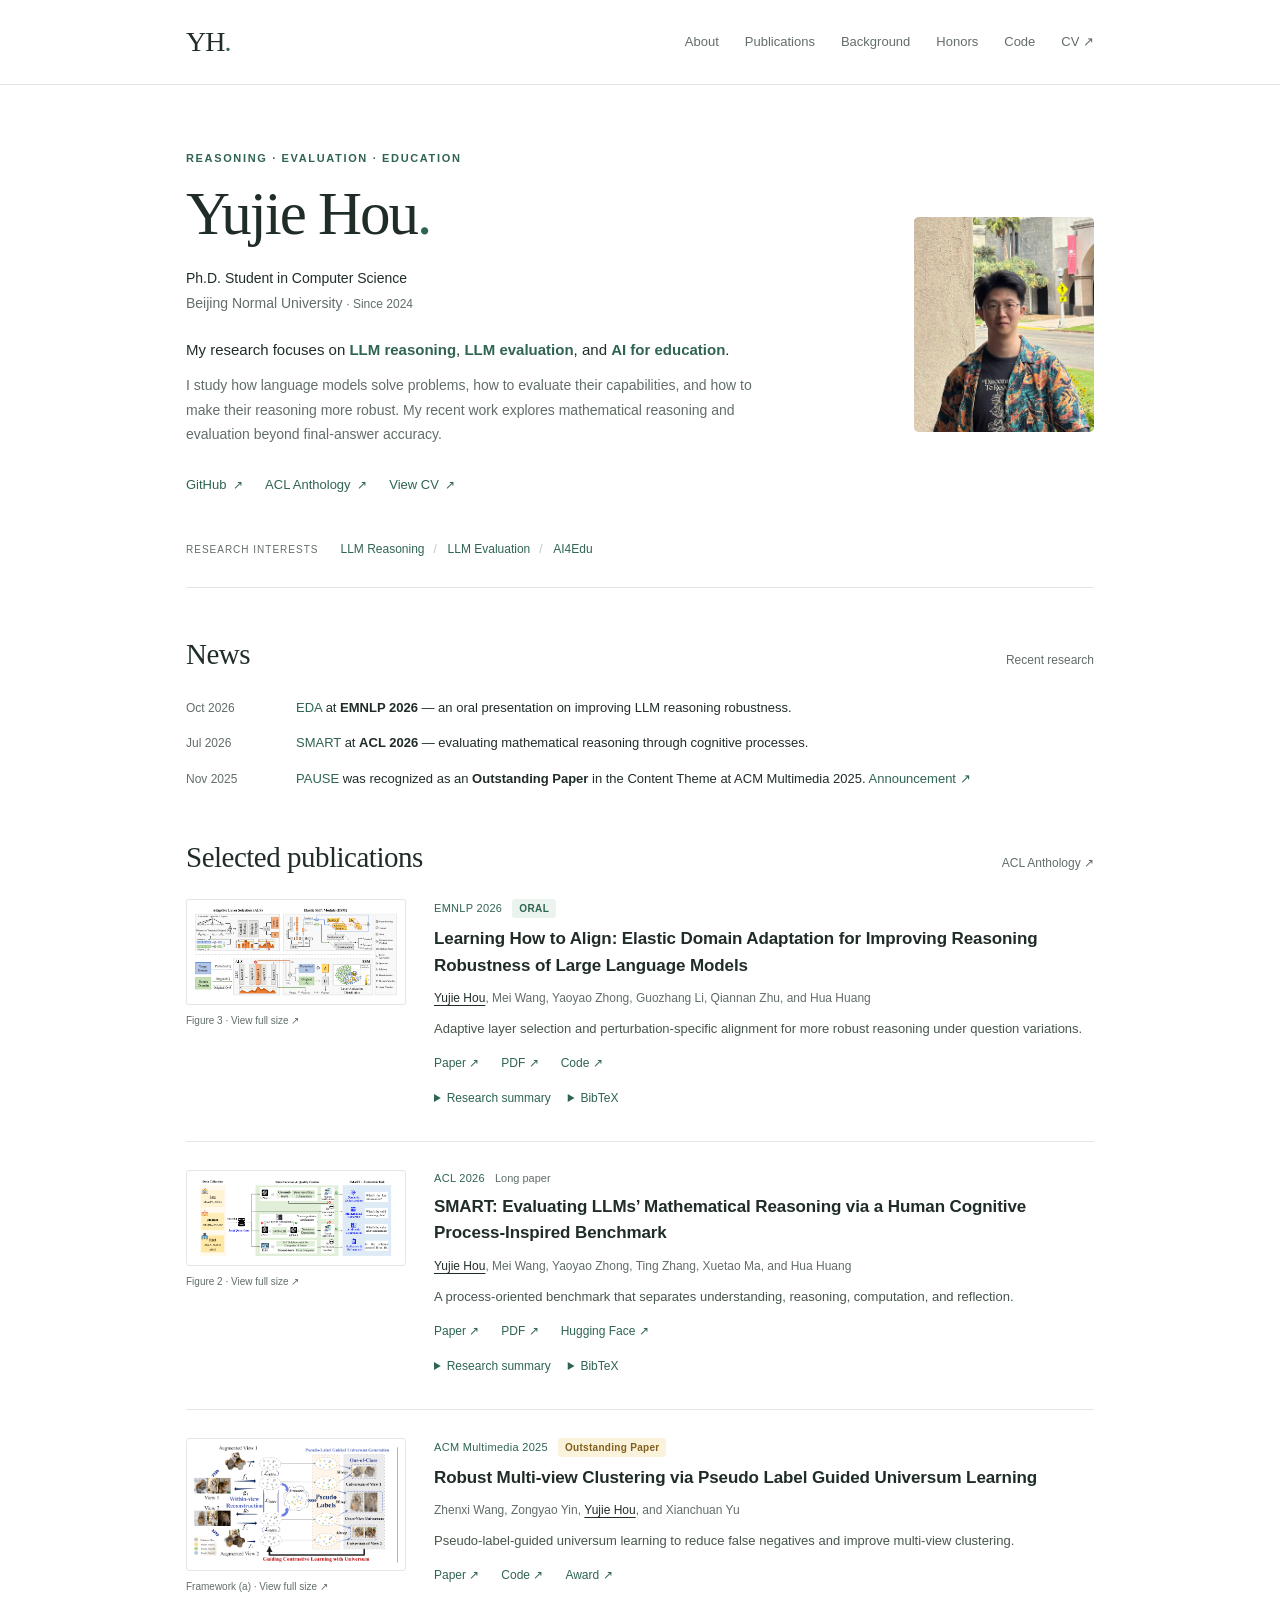
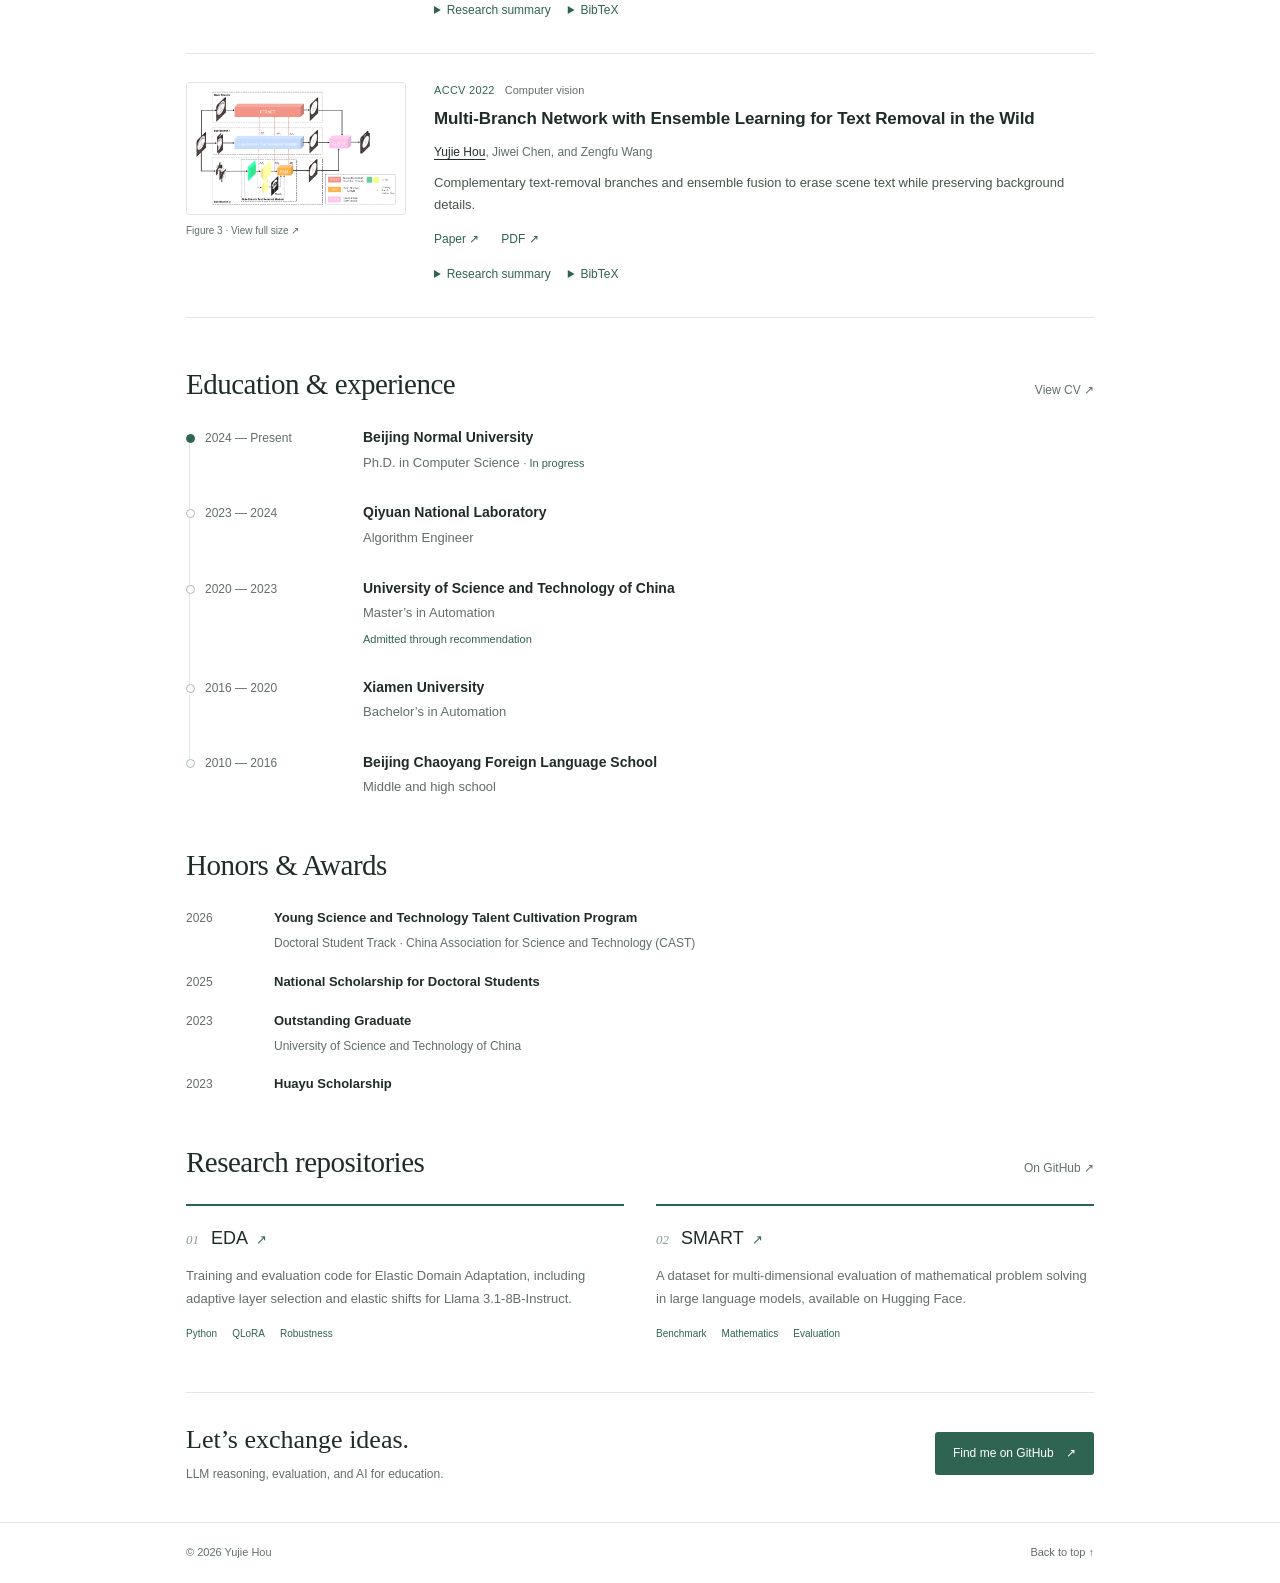
==== commit 8004e2e1: "Add personal honors and scholarships to homepage and CV" ====
--- a/index.html
+++ b/index.html
@@ -26,6 +26,7 @@
         <a href="#about">About</a>
         <a href="#publications">Publications</a>
         <a href="#background">Background</a>
+        <a href="#honors">Honors</a>
         <a href="#projects">Code</a>
         <a href="cv.html">CV <span aria-hidden="true">↗</span></a>
       </nav>
@@ -207,6 +208,16 @@
       </ol>
     </section>
 
+    <section id="honors" class="content-section" aria-labelledby="honors-title">
+      <div class="section-heading"><h2 id="honors-title">Honors &amp; Awards</h2></div>
+      <ul class="news-list honors-list">
+        <li><time datetime="2026">2026</time><div><p><strong>Young Science and Technology Talent Cultivation Program</strong></p><p class="honor-detail">Doctoral Student Track · China Association for Science and Technology (CAST)</p></div></li>
+        <li><time datetime="2025">2025</time><p><strong>National Scholarship for Doctoral Students</strong></p></li>
+        <li><time datetime="2023">2023</time><div><p><strong>Outstanding Graduate</strong></p><p class="honor-detail">University of Science and Technology of China</p></div></li>
+        <li><time datetime="2023">2023</time><p><strong>Huayu Scholarship</strong></p></li>
+      </ul>
+    </section>
+
     <section id="projects" class="content-section" aria-labelledby="projects-title">
       <div class="section-heading"><h2 id="projects-title">Research repositories</h2><a class="section-aside" href="https://github.com/sapphireh?tab=repositories" target="_blank" rel="noopener noreferrer">On GitHub <span aria-hidden="true">↗</span></a></div>
       <div class="projects-grid">
--- a/styles.css
+++ b/styles.css
@@ -22,3 +22,6 @@
 @media print{body{font-size:11px;color:#000}.site-header,.contact,.site-footer,.cv-toolbar,.skip-link,.copy-citation{display:none!important}.wrap{max-width:none;padding:0}.cv-heading{margin-top:0}.cv-heading h1{font-size:30px}.cv-section{margin-top:20px}.cv-section h2{font-size:18px}.cv-page .timeline li{padding-bottom:12px;grid-template-columns:110px 1fr;gap:18px}.cv-page .timeline h3{font-size:12px}.cv-page .timeline p{font-size:11px}.cv-page .timeline-note{font-size:10px}.cv-publications li{font-size:11px;break-inside:avoid}.timeline li,.paper{break-inside:avoid}a{color:inherit}.cv-footer{padding:12px 0}@page{size:A4;margin:16mm}}
 
 .award-badge{display:inline-block;padding:2px 7px;background:#fbf2dc;color:#80601c;border-radius:3px;font-size:10px;font-weight:600;letter-spacing:.3px;line-height:1.5}.cv-page .award-badge{vertical-align:middle}
+.honors-list{gap:17px}.honors-list li{grid-template-columns:65px minmax(0,1fr)}.honor-detail{margin-top:3px;font-size:12px;color:var(--muted);line-height:1.7}
+@media(max-width:600px){nav{column-gap:16px;row-gap:0}.honor-detail{font-size:11px}}
+@media print{.honors-list{gap:8px}.honors-list li{font-size:11px;break-inside:avoid}.honors-list time,.honor-detail{font-size:10px}.cv-section h2{break-after:avoid}}
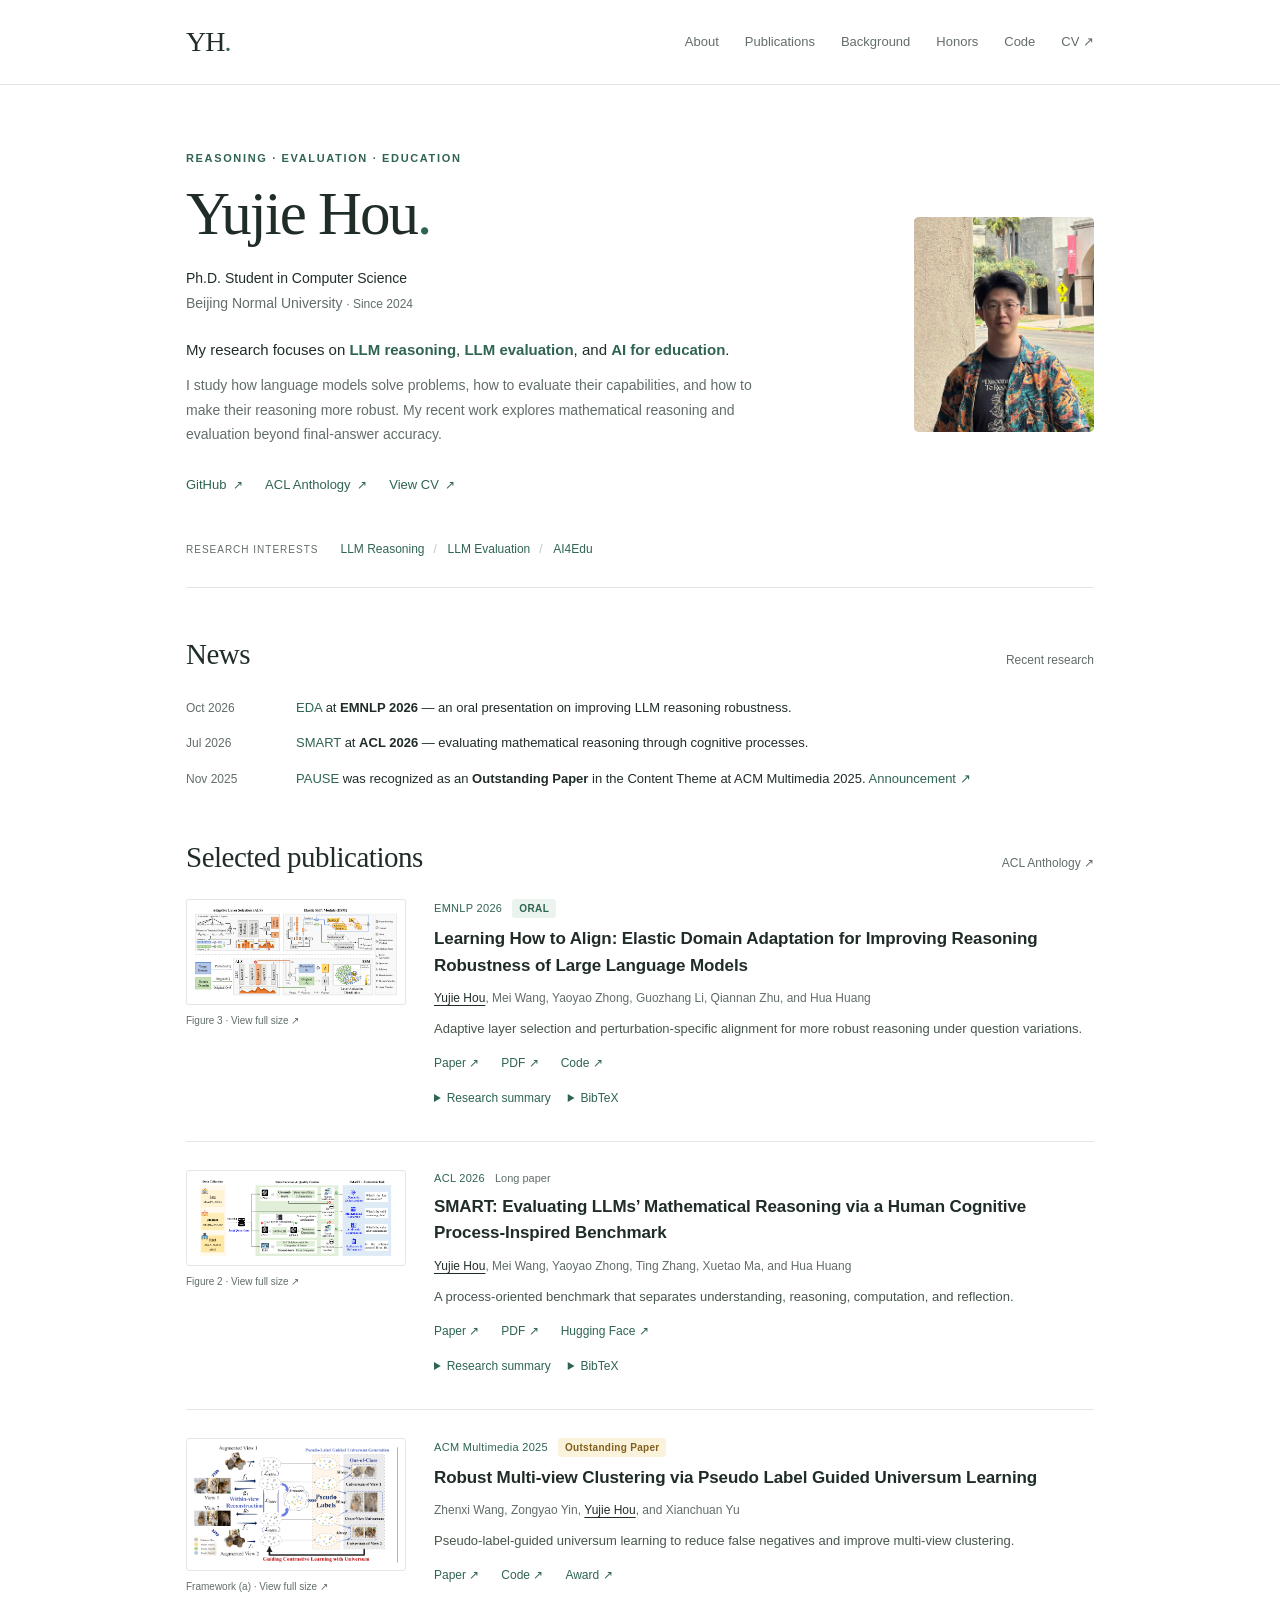
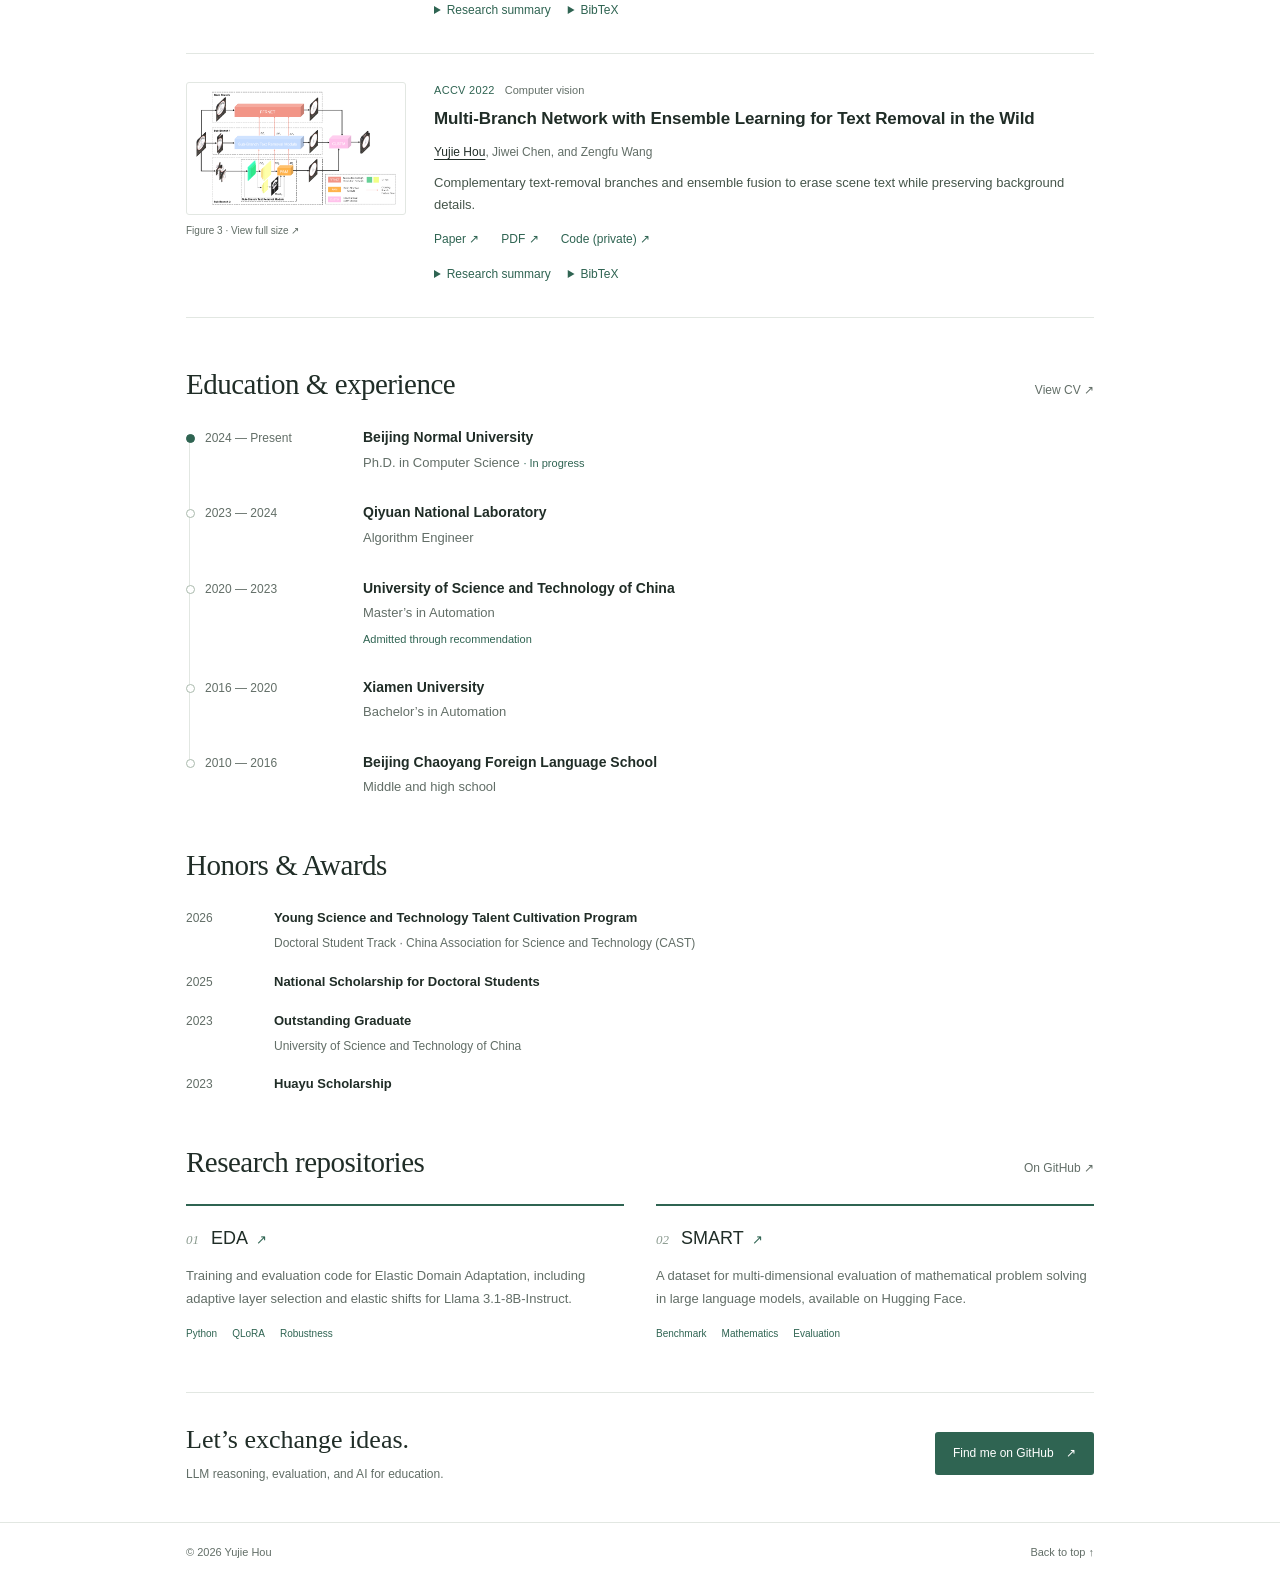
==== commit ff0cac6b: "Link MBE code repository from publication and CV" ====
--- a/index.html
+++ b/index.html
@@ -180,6 +180,7 @@
           <div class="paper-links">
             <a href="https://openaccess.thecvf.com/content/ACCV2022/html/Hou_Multi-Branch_Network_with_Ensemble_Learning_for_Text_Removal_in_the_ACCV_2022_paper.html" target="_blank" rel="noopener noreferrer">Paper <span aria-hidden="true">↗</span></a>
             <a href="https://openaccess.thecvf.com/content/ACCV2022/papers/Hou_Multi-Branch_Network_with_Ensemble_Learning_for_Text_Removal_in_the_ACCV_2022_paper.pdf" target="_blank" rel="noopener noreferrer">PDF <span aria-hidden="true">↗</span></a>
+            <a href="https://github.com/sapphireh/MBE_Multi-Branch-Network-with-Ensemble-Learning-for-Text-Removal-in-the-Wild" target="_blank" rel="noopener noreferrer" title="Private repository; access required">Code (private) <span aria-hidden="true">↗</span></a>
           </div>
           <div class="paper-details">
             <details><summary>Research summary</summary><p>MBE combines a main branch for high-resolution background texture with two sub-branches for multi-scale semantic features. Feature-level and image-level fusion integrate their complementary outputs, while patch attention helps localize text regions.</p></details>
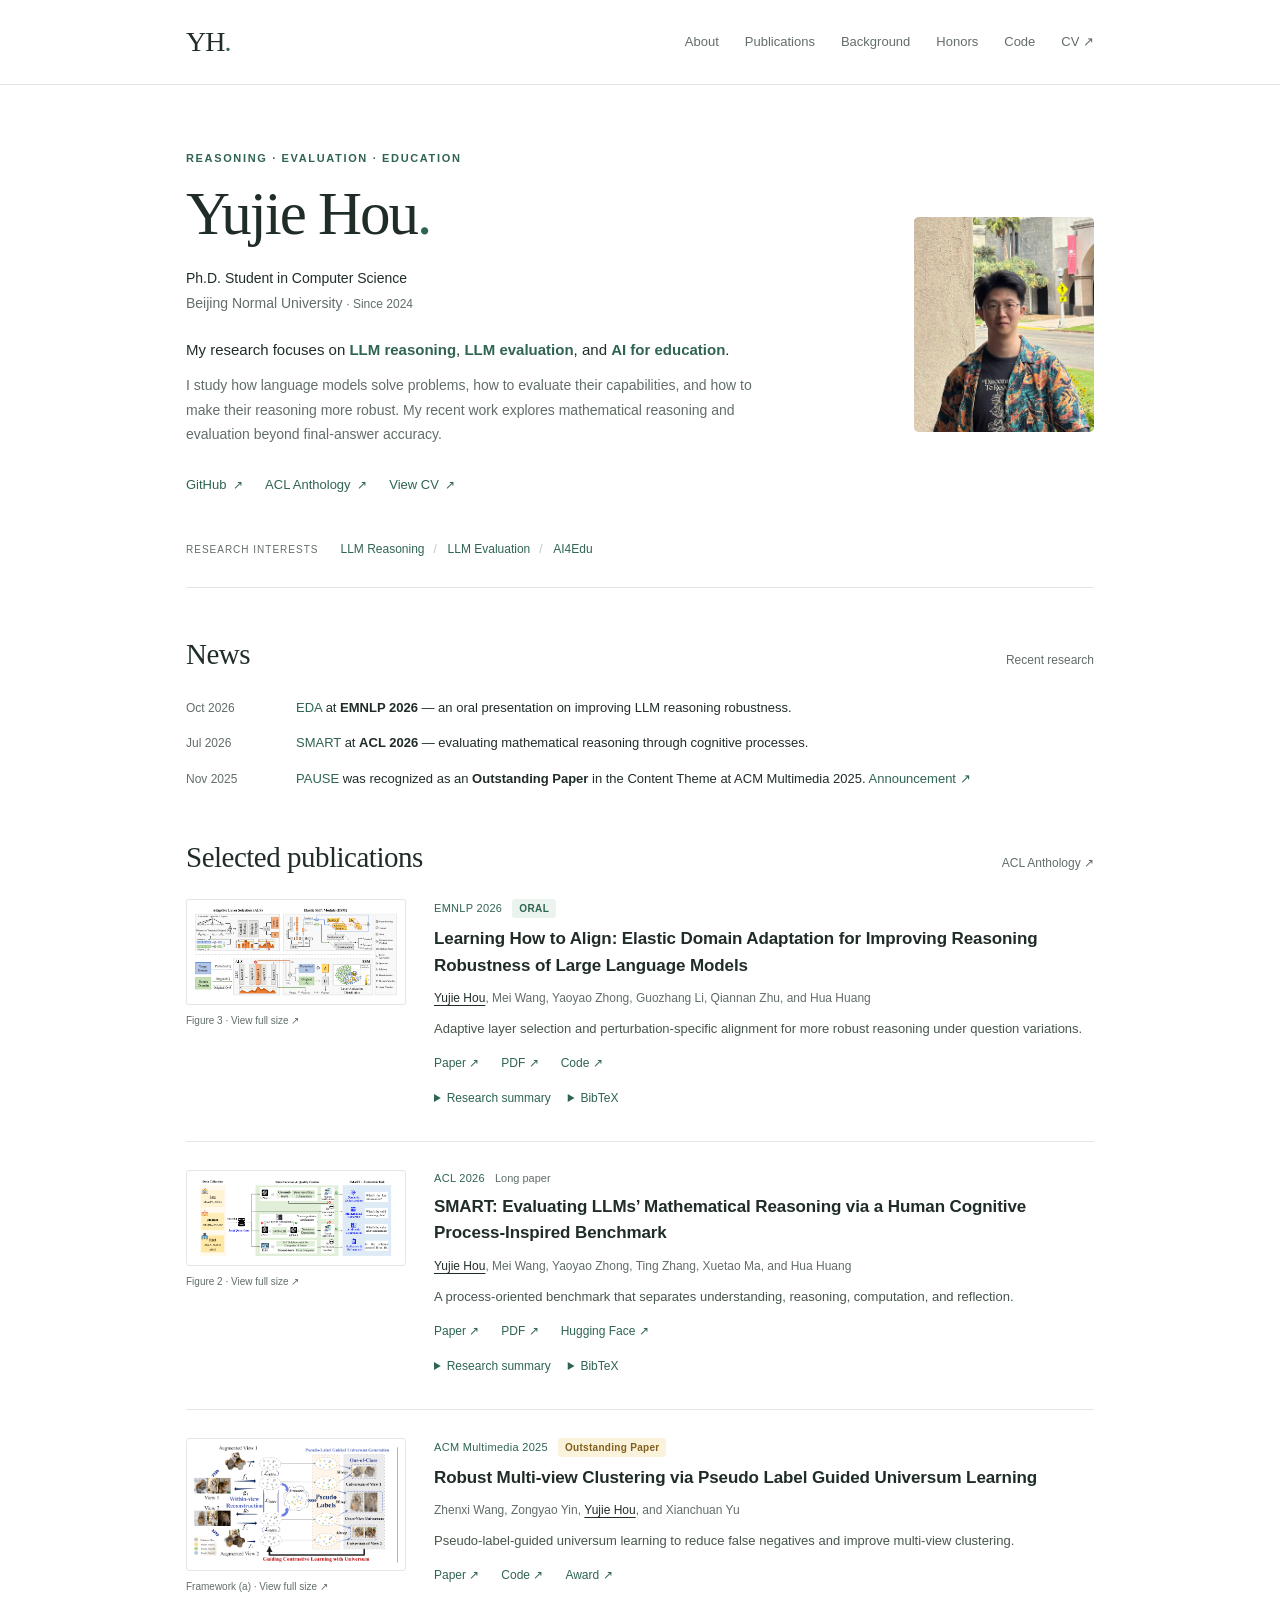
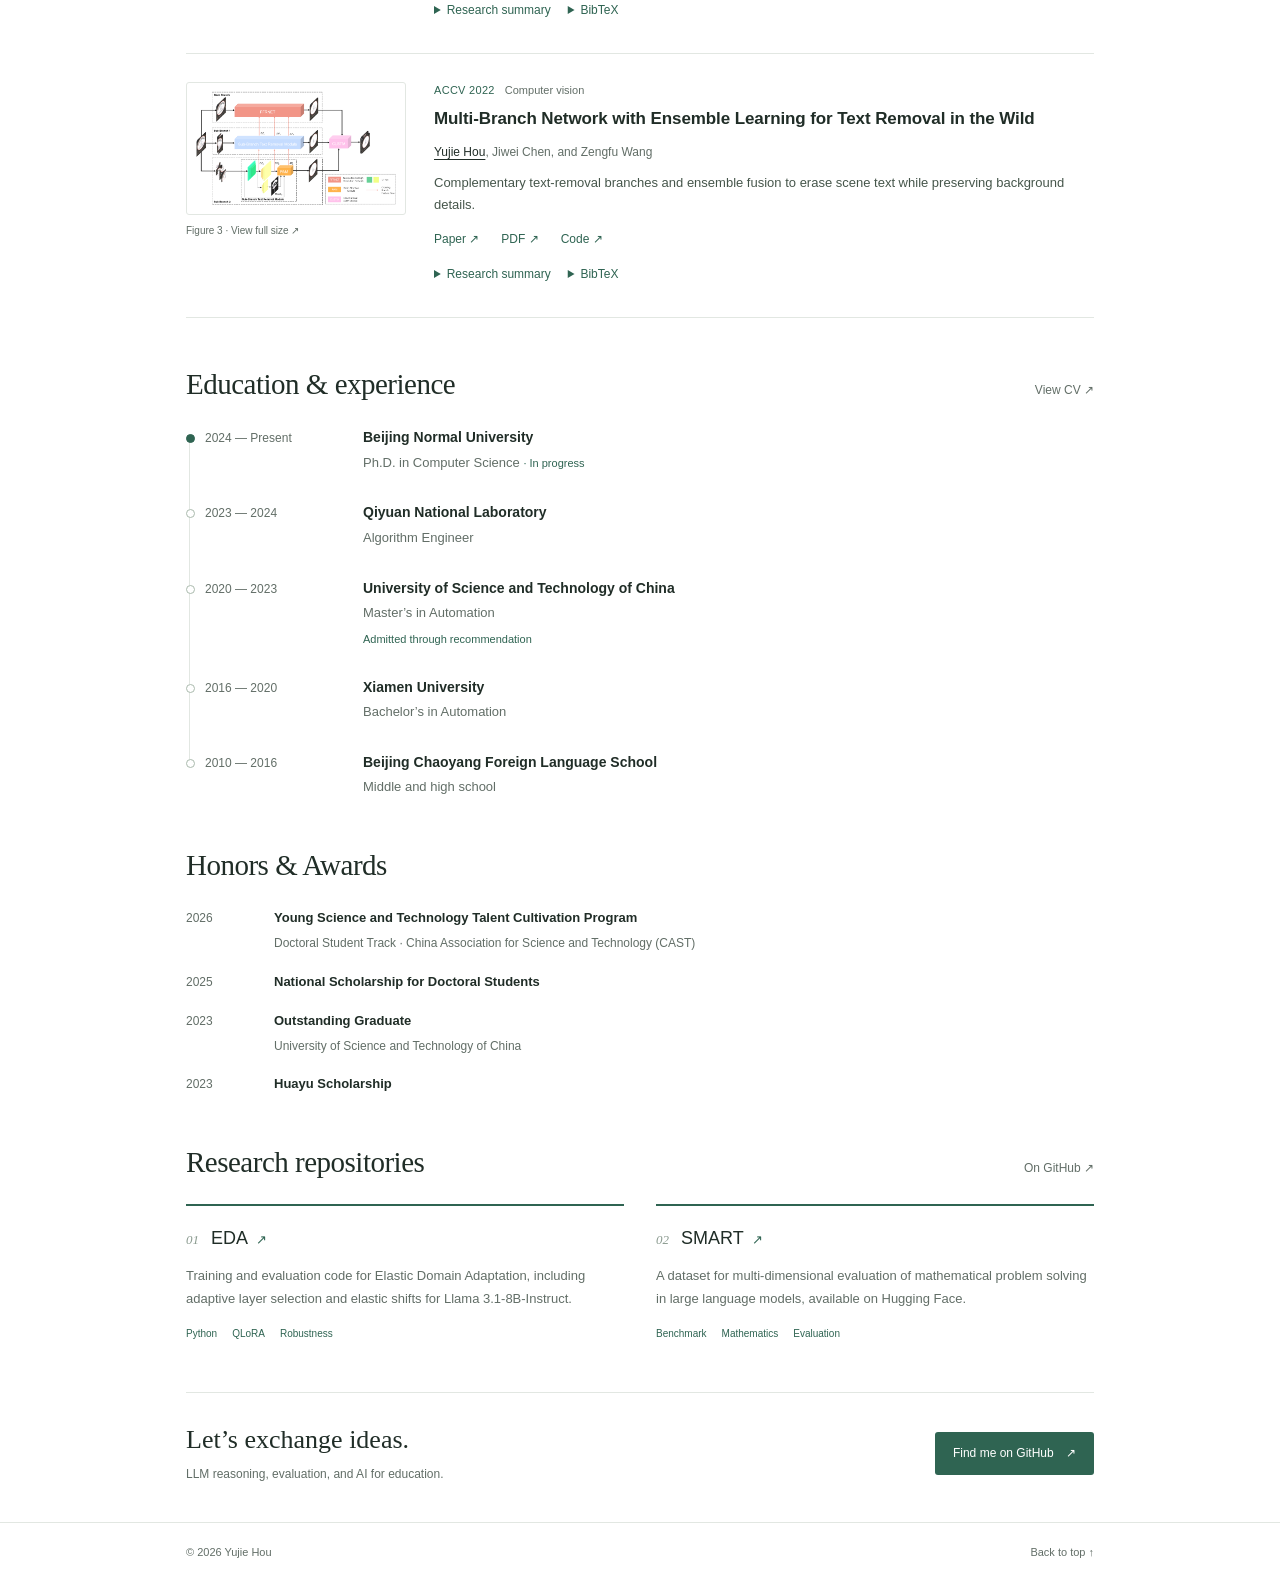
==== commit 0223a664: "Update MBE code links after repository became public" ====
--- a/index.html
+++ b/index.html
@@ -180,7 +180,7 @@
           <div class="paper-links">
             <a href="https://openaccess.thecvf.com/content/ACCV2022/html/Hou_Multi-Branch_Network_with_Ensemble_Learning_for_Text_Removal_in_the_ACCV_2022_paper.html" target="_blank" rel="noopener noreferrer">Paper <span aria-hidden="true">↗</span></a>
             <a href="https://openaccess.thecvf.com/content/ACCV2022/papers/Hou_Multi-Branch_Network_with_Ensemble_Learning_for_Text_Removal_in_the_ACCV_2022_paper.pdf" target="_blank" rel="noopener noreferrer">PDF <span aria-hidden="true">↗</span></a>
-            <a href="https://github.com/sapphireh/MBE_Multi-Branch-Network-with-Ensemble-Learning-for-Text-Removal-in-the-Wild" target="_blank" rel="noopener noreferrer" title="Private repository; access required">Code (private) <span aria-hidden="true">↗</span></a>
+            <a href="https://github.com/sapphireh/MBE_Multi-Branch-Network-with-Ensemble-Learning-for-Text-Removal-in-the-Wild" target="_blank" rel="noopener noreferrer">Code <span aria-hidden="true">↗</span></a>
           </div>
           <div class="paper-details">
             <details><summary>Research summary</summary><p>MBE combines a main branch for high-resolution background texture with two sub-branches for multi-scale semantic features. Feature-level and image-level fusion integrate their complementary outputs, while patch attention helps localize text regions.</p></details>
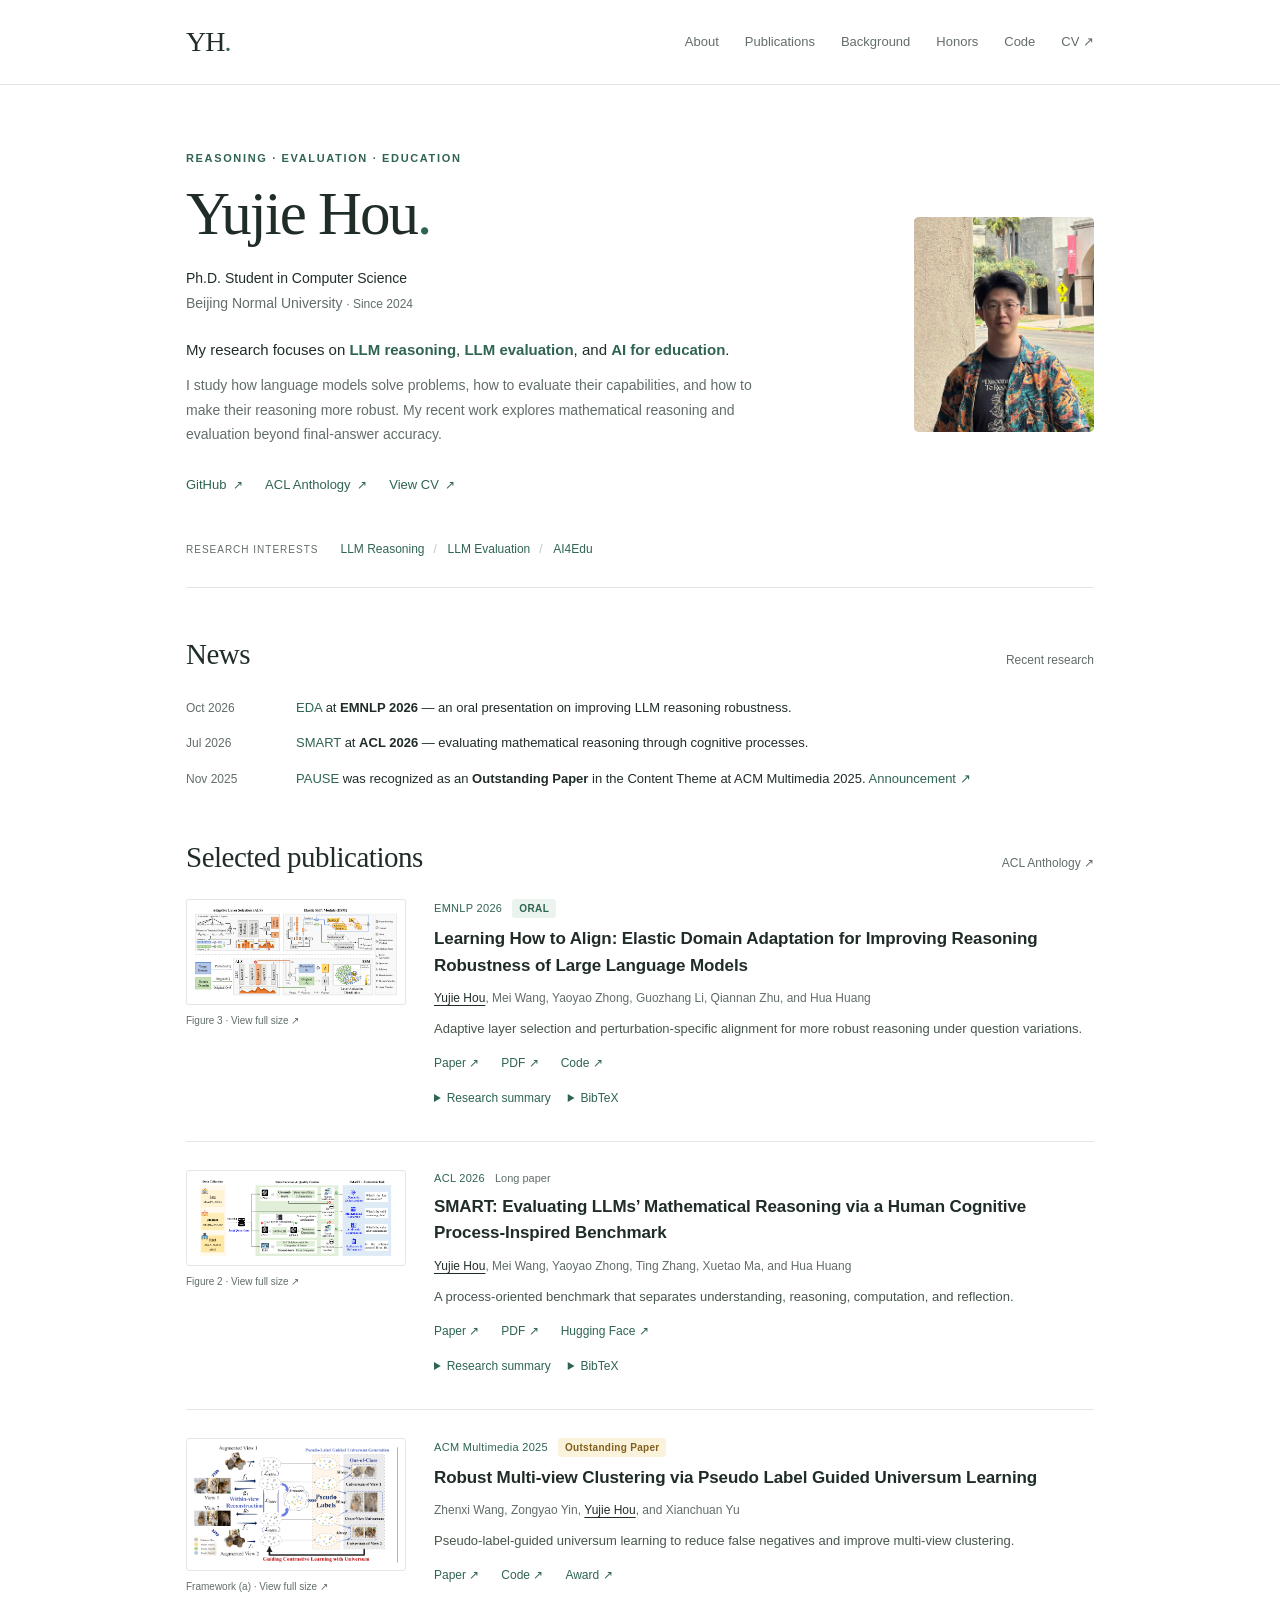
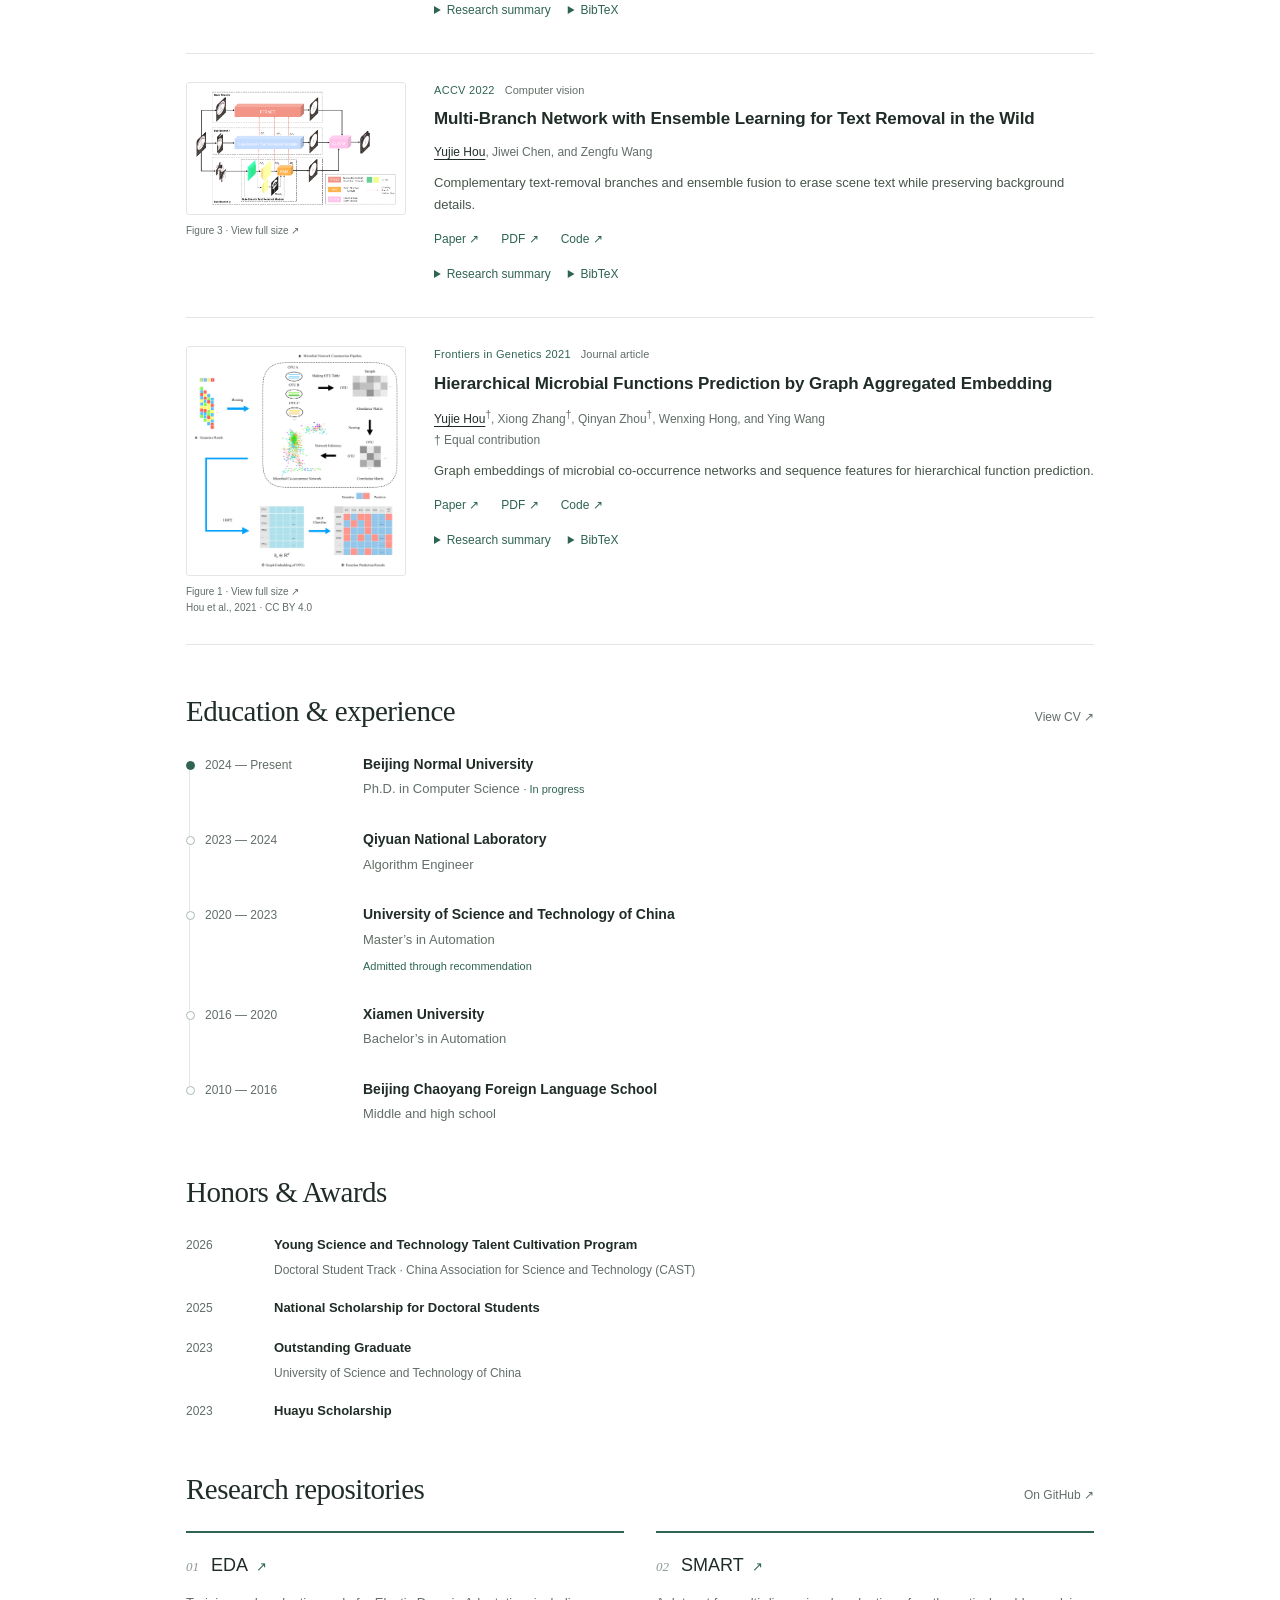
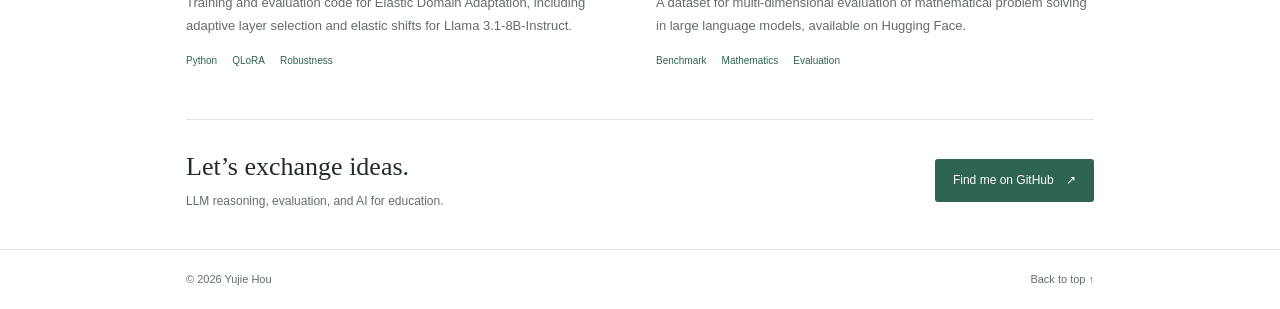
==== commit 75eea9dd: "Add HOPE journal publication with original figure and citation" ====
--- a/index.html
+++ b/index.html
@@ -196,6 +196,39 @@
           </div>
         </div>
       </article>
+      <article class="paper" aria-labelledby="hope-title">
+        <figure class="paper-figure">
+          <a href="assets/papers/hope-figure-1.webp" target="_blank" rel="noopener noreferrer" aria-label="View the full-size original HOPE figure">
+            <img src="assets/papers/hope-figure-1.webp" width="2008" height="2105" alt="Figure 1 from the HOPE paper: microbial network construction, graph embedding, and function prediction from sequence reads." loading="lazy" decoding="async">
+          </a>
+          <figcaption>Figure 1 · <a href="assets/papers/hope-figure-1.webp" target="_blank" rel="noopener noreferrer">View full size <span aria-hidden="true">↗</span></a><br><a href="https://www.frontiersin.org/journals/genetics/articles/10.3389/fgene.2020.608512/full" target="_blank" rel="noopener noreferrer">Hou et al., 2021</a> · <a href="https://creativecommons.org/licenses/by/4.0/" target="_blank" rel="noopener noreferrer">CC BY 4.0</a></figcaption>
+        </figure>
+        <div class="paper-body">
+          <div class="venue-line"><span>Frontiers in Genetics 2021</span><span class="venue-note">Journal article</span></div>
+          <h3 id="hope-title"><a href="https://www.frontiersin.org/journals/genetics/articles/10.3389/fgene.2020.608512/full" target="_blank" rel="noopener noreferrer">Hierarchical Microbial Functions Prediction by Graph Aggregated Embedding</a></h3>
+          <p class="authors"><strong>Yujie Hou</strong><sup>†</sup>, Xiong Zhang<sup>†</sup>, Qinyan Zhou<sup>†</sup>, Wenxing Hong, and Ying Wang<br>† Equal contribution</p>
+          <p class="paper-summary">Graph embeddings of microbial co-occurrence networks and sequence features for hierarchical function prediction.</p>
+          <div class="paper-links">
+            <a href="https://www.frontiersin.org/journals/genetics/articles/10.3389/fgene.2020.608512/full" target="_blank" rel="noopener noreferrer">Paper <span aria-hidden="true">↗</span></a>
+            <a href="https://www.frontiersin.org/journals/genetics/articles/10.3389/fgene.2020.608512/pdf" target="_blank" rel="noopener noreferrer">PDF <span aria-hidden="true">↗</span></a>
+            <a href="https://github.com/adrift00/HOPE" target="_blank" rel="noopener noreferrer">Code <span aria-hidden="true">↗</span></a>
+          </div>
+          <div class="paper-details">
+            <details><summary>Research summary</summary><p>HOPE combines 16S rRNA sequence features with microbial co-occurrence network structure to predict KEGG Orthology functions. Hierarchical multitask learning handles imbalanced function labels. The study evaluates the framework on abalone, human, and shrimp gut microbial datasets.</p></details>
+            <details class="citation"><summary>BibTeX</summary><div class="citation-content"><button type="button" class="copy-citation" aria-label="Copy HOPE BibTeX citation">Copy citation</button><pre><code>@article{hou-etal-2021-hope,
+  title = {Hierarchical Microbial Functions Prediction by Graph Aggregated Embedding},
+  author = {Hou, Yujie and Zhang, Xiong and Zhou, Qinyan and Hong, Wenxing and Wang, Ying},
+  journal = {Frontiers in Genetics},
+  volume = {11},
+  pages = {608512},
+  year = {2021},
+  month = jan,
+  doi = {10.3389/fgene.2020.608512},
+  url = {https://www.frontiersin.org/journals/genetics/articles/10.3389/fgene.2020.608512/full}
+}</code></pre></div></details>
+          </div>
+        </div>
+      </article>
     </section>
 
     <section id="background" class="content-section" aria-labelledby="background-title">
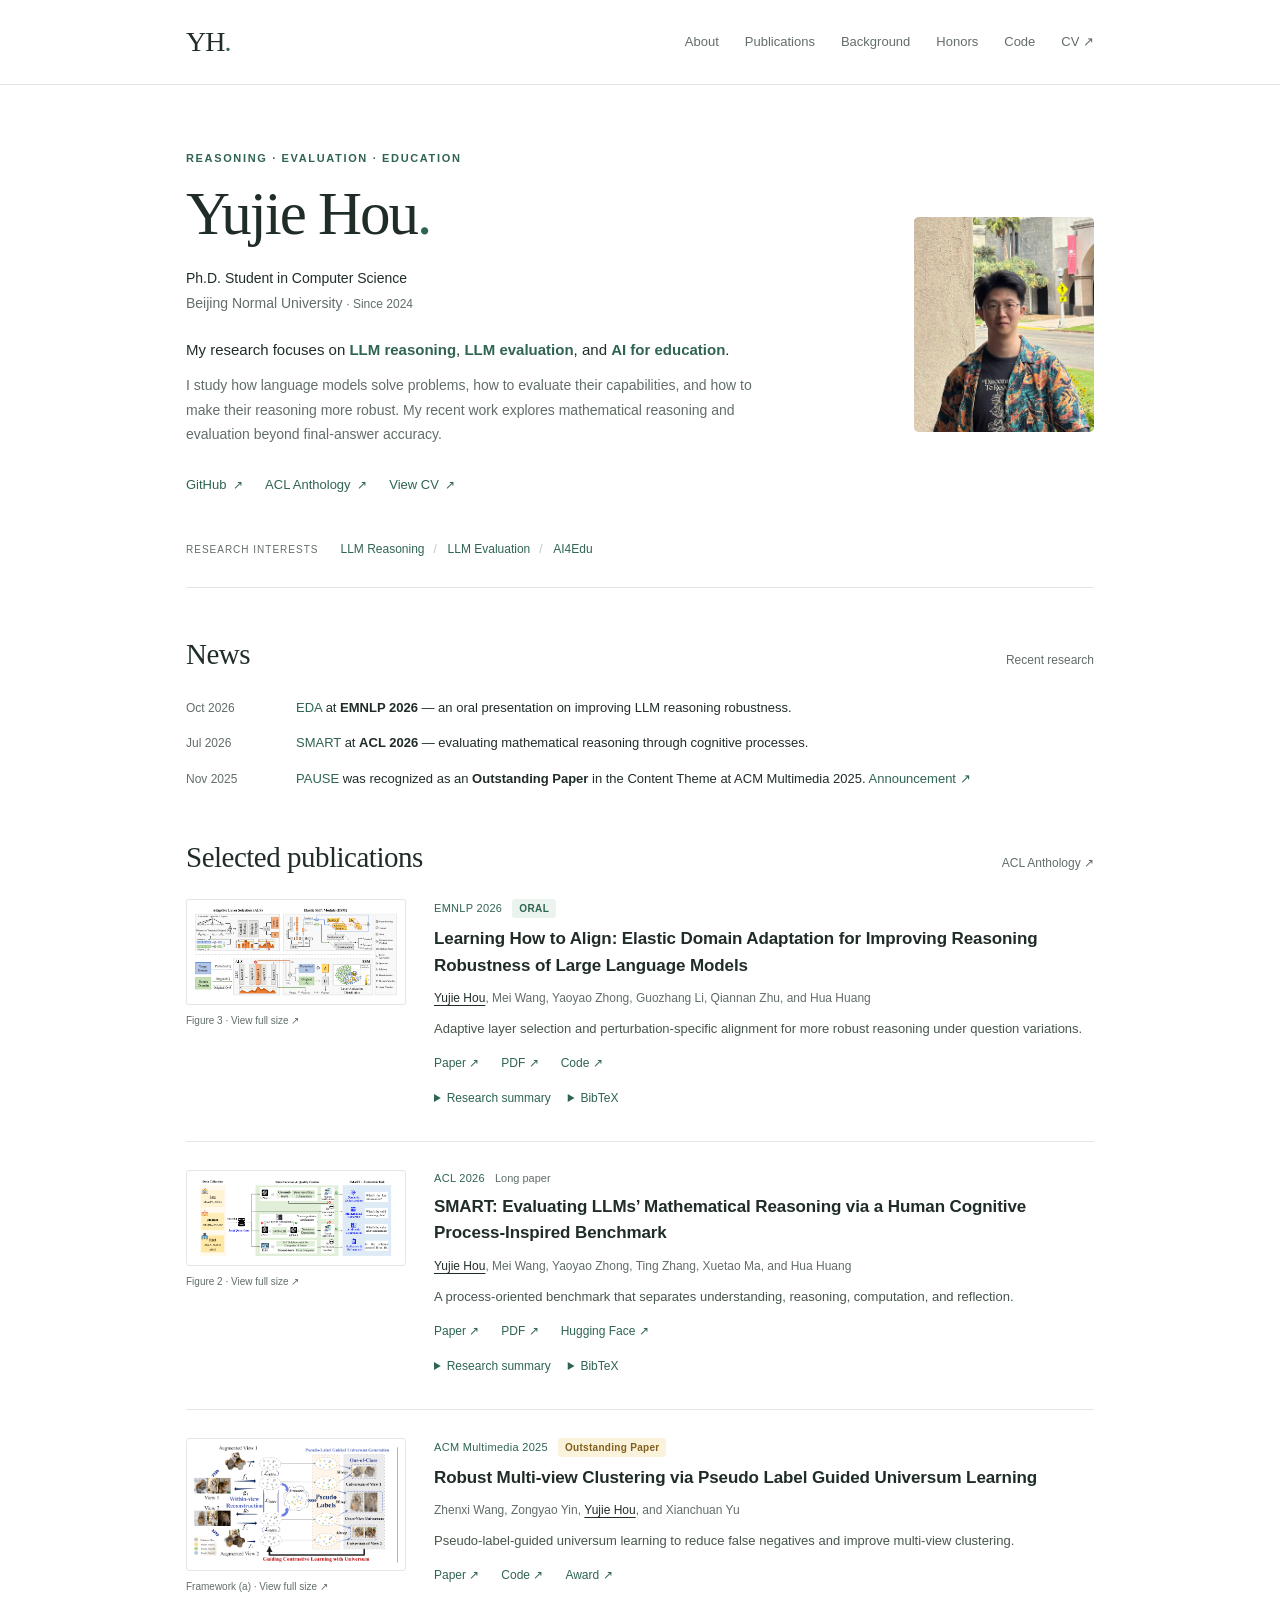
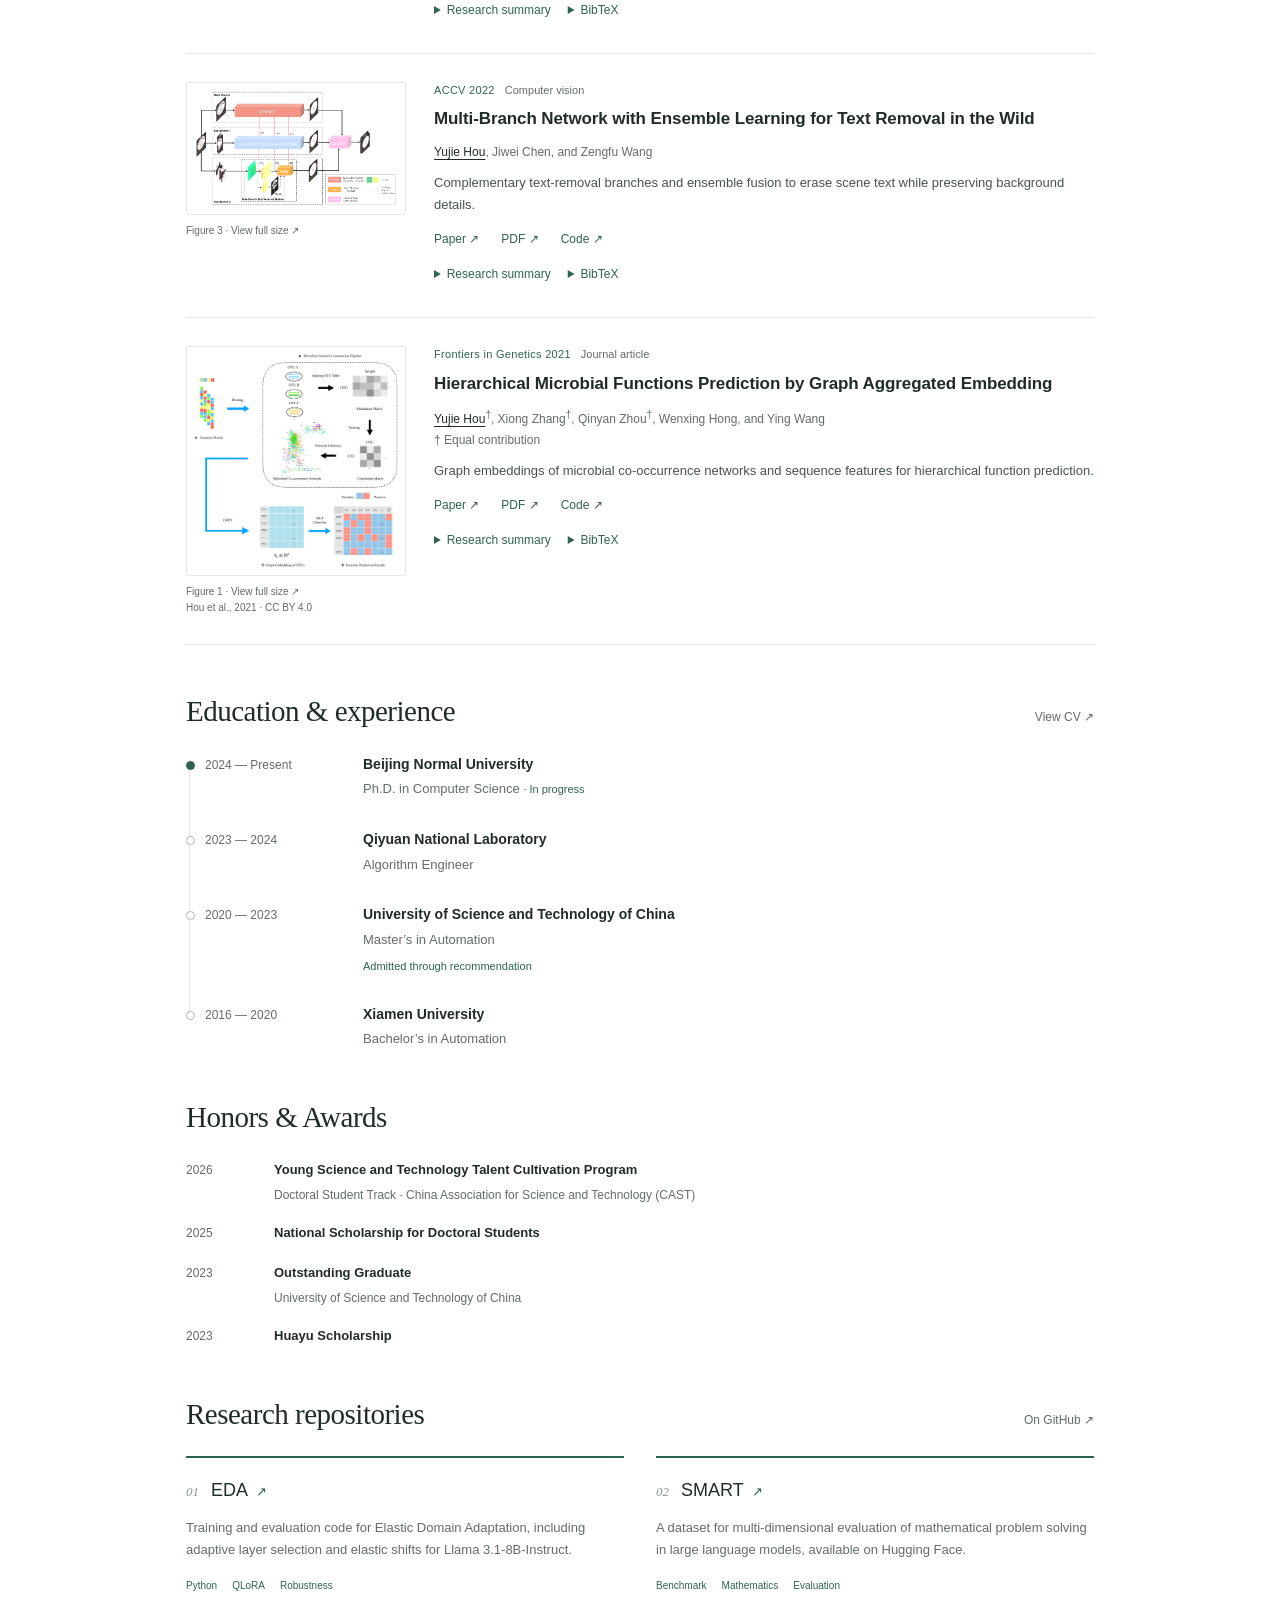
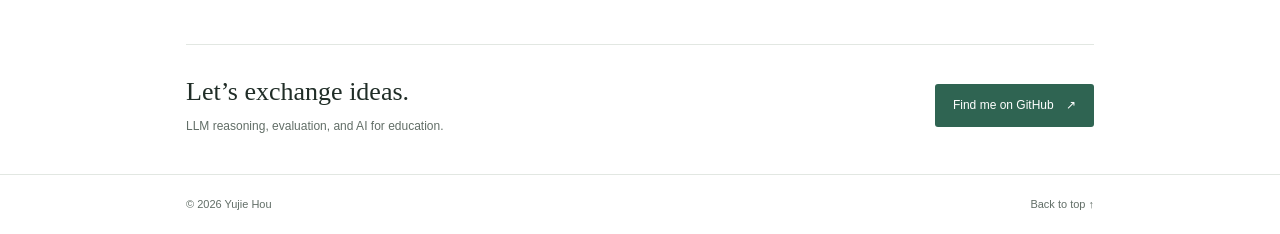
==== commit a58cee3e: "Remove secondary-school education from homepage and CV" ====
--- a/index.html
+++ b/index.html
@@ -238,7 +238,6 @@
         <li><span class="timeline-date">2023 — 2024</span><div><h3>Qiyuan National Laboratory</h3><p>Algorithm Engineer</p></div></li>
         <li><span class="timeline-date">2020 — 2023</span><div><h3>University of Science and Technology of China</h3><p>Master’s in Automation</p><p class="timeline-note">Admitted through recommendation</p></div></li>
         <li><span class="timeline-date">2016 — 2020</span><div><h3>Xiamen University</h3><p>Bachelor’s in Automation</p></div></li>
-        <li><span class="timeline-date">2010 — 2016</span><div><h3>Beijing Chaoyang Foreign Language School</h3><p>Middle and high school</p></div></li>
       </ol>
     </section>
 
